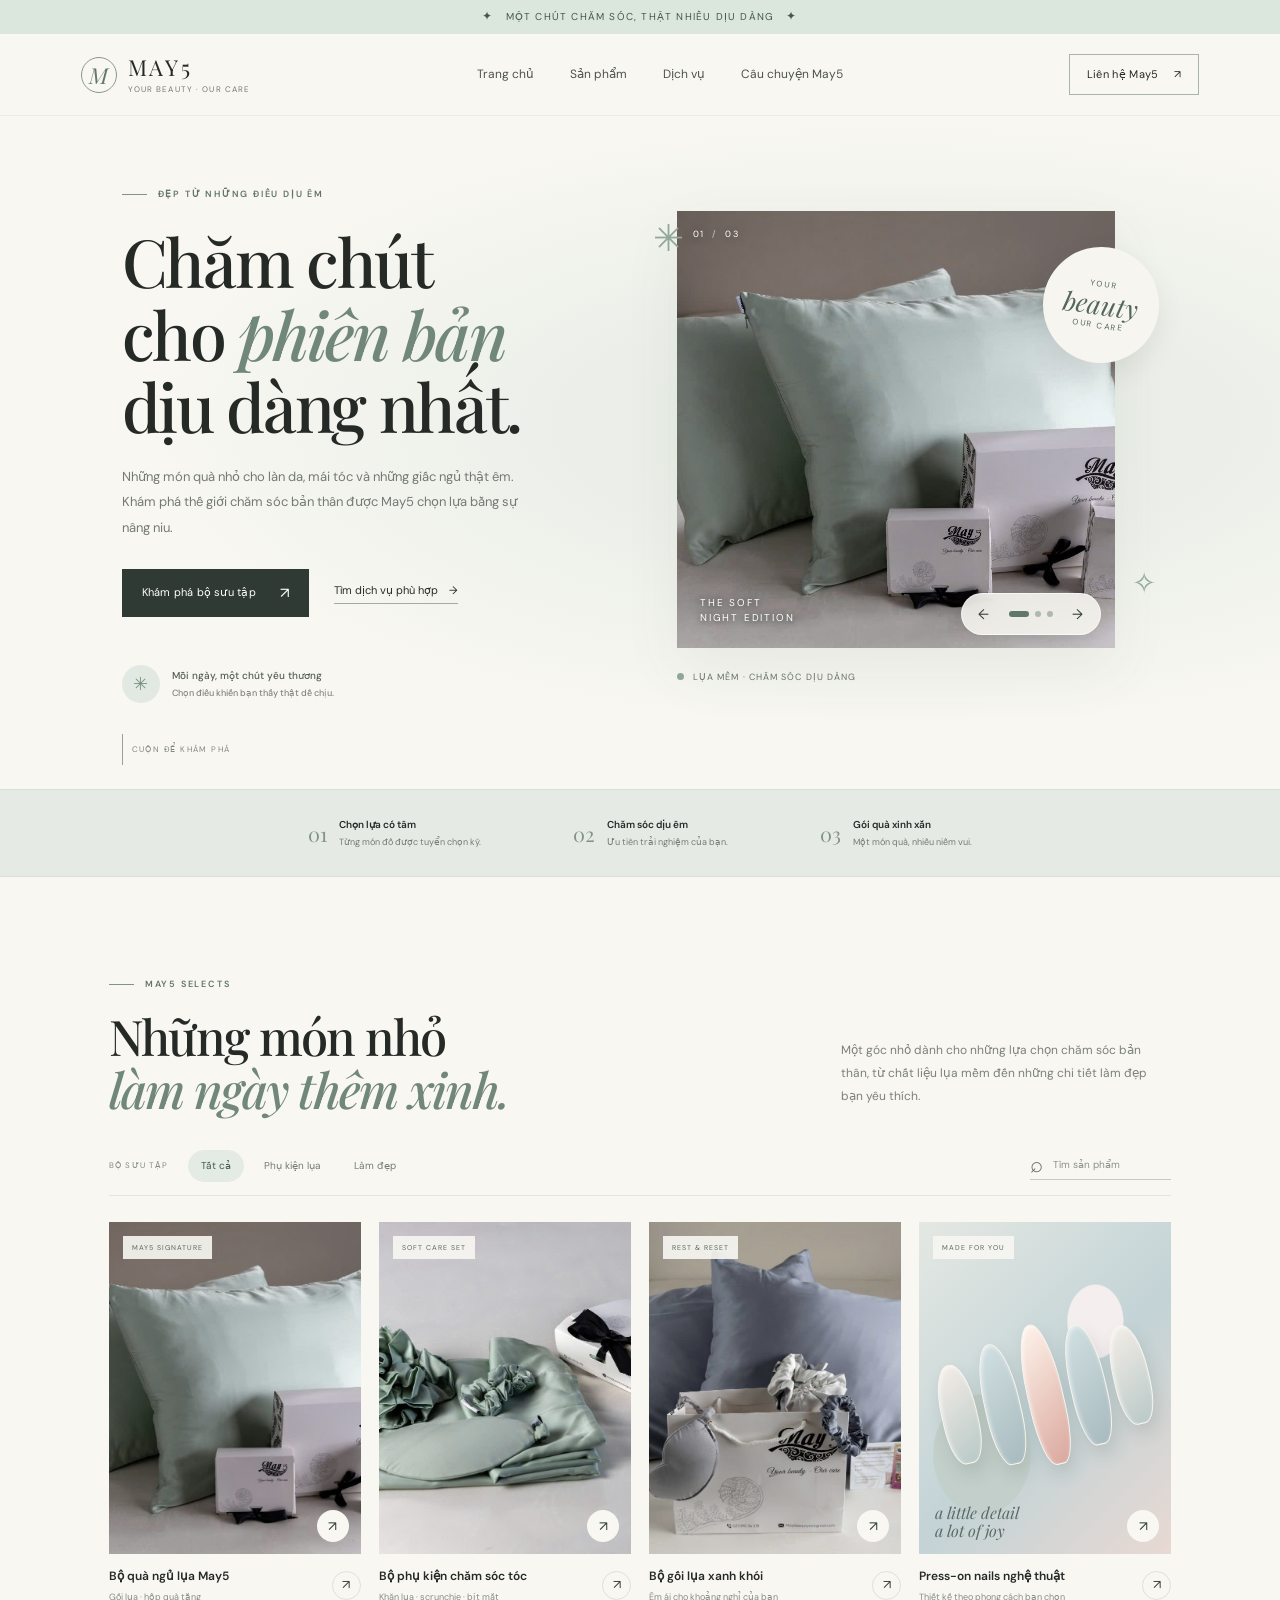
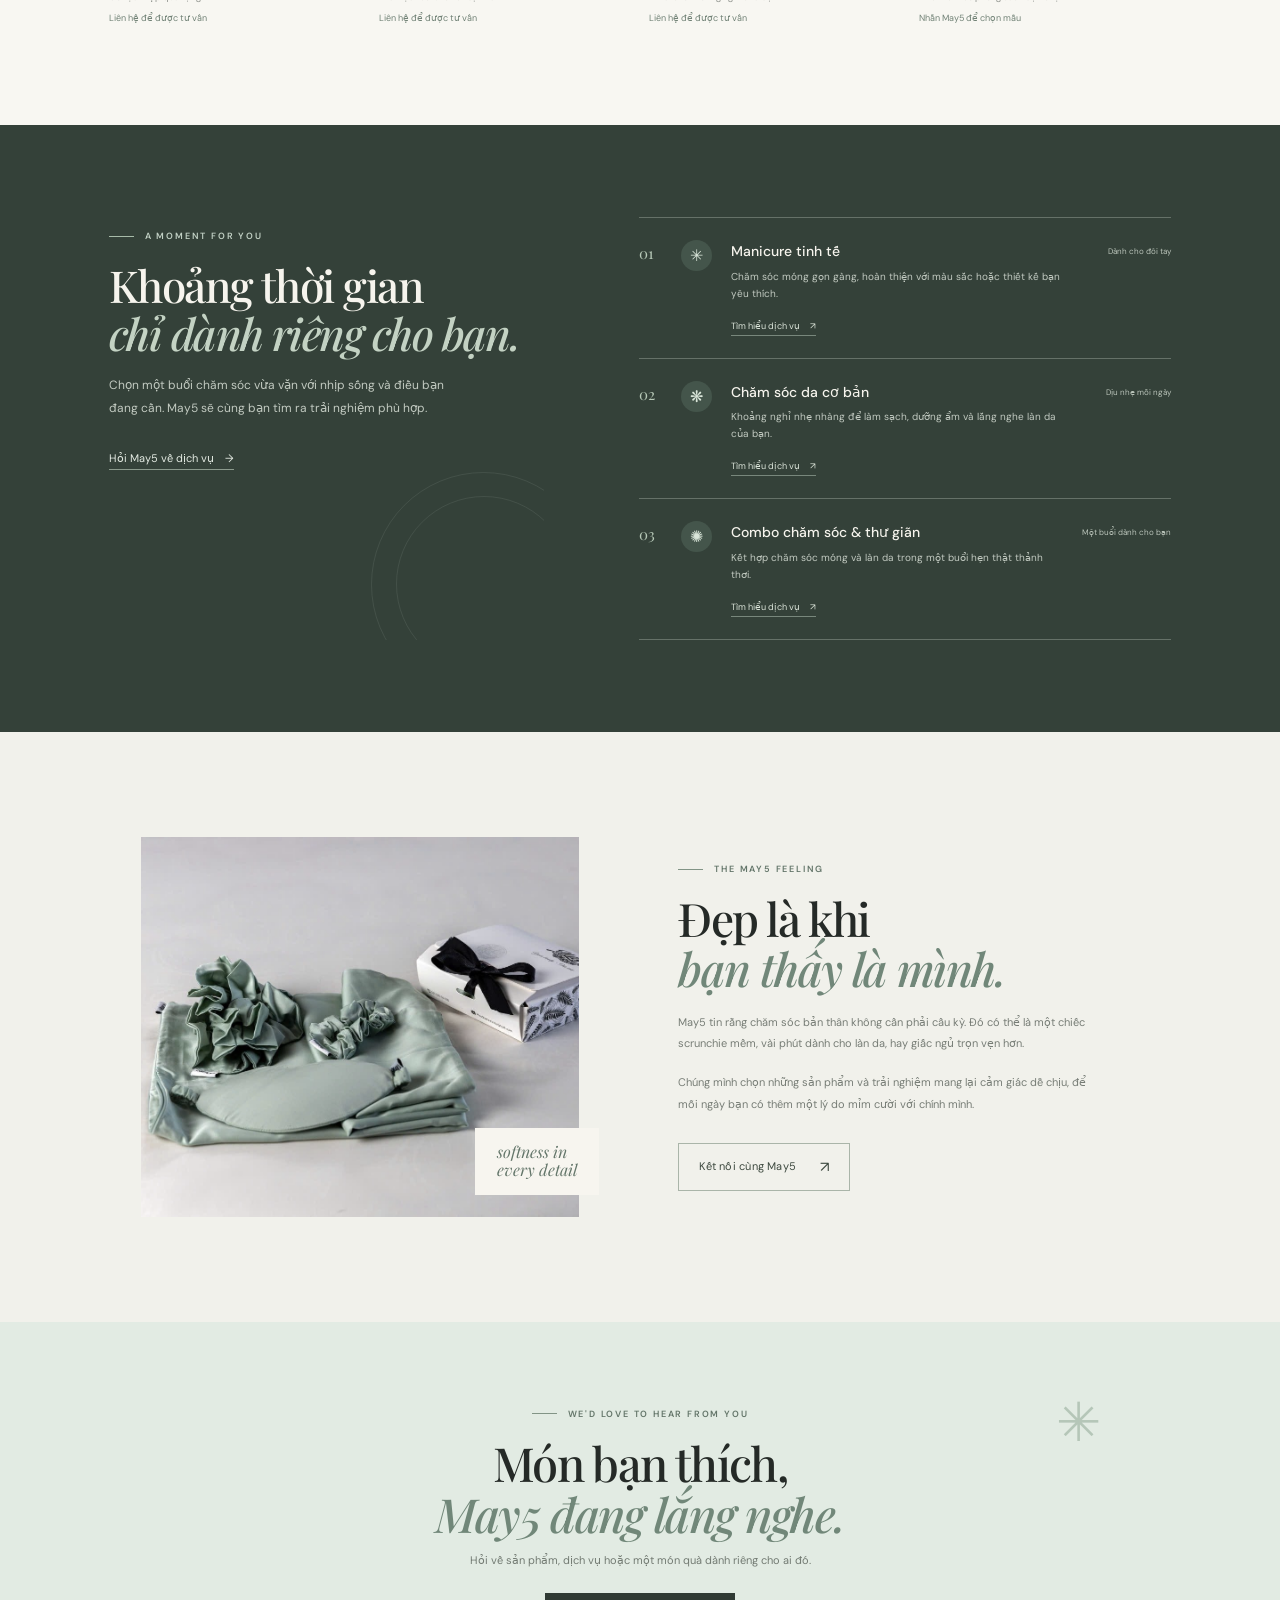
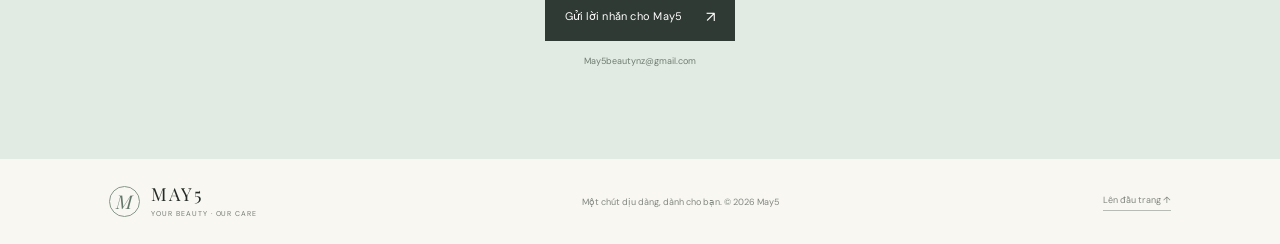
==== index.html @ e12d7618 "Add animated product carousel to May5 hero" ====
<!doctype html>
<html lang="vi">
  <head>
    <meta charset="utf-8" />
    <meta name="viewport" content="width=device-width, initial-scale=1" />
    <meta name="theme-color" content="#f8f7f2" />
    <meta name="description" content="Khám phá sản phẩm chăm sóc sắc đẹp, phụ kiện lụa và các gói dịch vụ dịu dàng từ May5." />
    <title>May5 — Your beauty, our care</title>
    <link rel="preconnect" href="https://fonts.googleapis.com" />
    <link rel="preconnect" href="https://fonts.gstatic.com" crossorigin />
    <link href="https://fonts.googleapis.com/css2?family=DM+Sans:wght@400;500;600;700&family=Playfair+Display:wght@500;600;700&display=swap" rel="stylesheet" />
    <link rel="stylesheet" href="styles.css" />
  </head>
  <body>
    <div class="announcement"><span>✦</span> Một chút chăm sóc, thật nhiều dịu dàng <span>✦</span></div>
    <header class="site-header">
      <a class="brand" href="#home" aria-label="May5 trang chủ"><span class="brand-mark">M</span><span>MAY5<small>YOUR BEAUTY · OUR CARE</small></span></a>
      <button class="menu-toggle" aria-label="Mở menu" aria-expanded="false"><span></span><span></span></button>
      <nav class="main-nav" aria-label="Điều hướng chính">
        <a href="#home">Trang chủ</a><a href="#products">Sản phẩm</a><a href="#services">Dịch vụ</a><a href="#story">Câu chuyện May5</a>
      </nav>
      <a class="header-cta" href="#contact">Liên hệ May5 <span>↗</span></a>
    </header>

    <main>
      <section class="hero" id="home">
        <div class="hero-copy">
          <div class="eyebrow"><span class="eyebrow-line"></span> ĐẸP TỪ NHỮNG ĐIỀU DỊU ÊM</div>
          <h1>Chăm chút<br />cho <em>phiên bản</em><br />dịu dàng nhất.</h1>
          <p class="hero-description">Những món quà nhỏ cho làn da, mái tóc và những giấc ngủ thật êm. Khám phá thế giới chăm sóc bản thân được May5 chọn lựa bằng sự nâng niu.</p>
          <div class="hero-actions"><a class="button button-dark" href="#products">Khám phá bộ sưu tập <span>↗</span></a><a class="text-link" href="#services">Tìm dịch vụ phù hợp <span>→</span></a></div>
          <div class="hero-note"><span class="note-stars">✳</span><span><b>Mỗi ngày, một chút yêu thương</b><small>Chọn điều khiến bạn thấy thật dễ chịu.</small></span></div>
        </div>
        <div class="hero-art" aria-label="Bộ sưu tập May5 nổi bật">
          <div class="hero-photo-wrap">
            <div class="hero-slides" aria-live="polite">
              <figure class="hero-slide is-active" data-caption="Lụa mềm · Chăm sóc dịu dàng" data-title="THE SOFT|NIGHT EDITION"><img class="hero-photo" src="assets/may5-silk-pillow-set.jpg" alt="Bộ gối lụa May5 màu xanh sage" /></figure>
              <figure class="hero-slide" data-caption="Lụa mềm · Nâng niu mái tóc" data-title="SOFT CARE|RITUAL"><img class="hero-photo" src="assets/may5-silk-care-kit.jpg" alt="Bộ phụ kiện chăm sóc tóc và giấc ngủ bằng lụa May5" /></figure>
              <figure class="hero-slide" data-caption="Gối lụa · Khoảng nghỉ êm ái" data-title="YOUR REST|MOMENT"><img class="hero-photo" src="assets/may5-silk-pillowcase.jpg" alt="Bộ gối lụa xanh khói May5" /></figure>
            </div>
            <div class="photo-label" aria-hidden="true"><span>THE SOFT</span><span>NIGHT EDITION</span></div>
            <div class="hero-controls" aria-label="Điều khiển ảnh sản phẩm nổi bật">
              <button class="hero-control hero-prev" type="button" aria-label="Ảnh trước">←</button>
              <div class="hero-dots" role="group" aria-label="Chọn ảnh sản phẩm">
                <button class="hero-dot is-active" type="button" aria-label="Hiển thị sản phẩm 1" aria-pressed="true"></button>
                <button class="hero-dot" type="button" aria-label="Hiển thị sản phẩm 2" aria-pressed="false"></button>
                <button class="hero-dot" type="button" aria-label="Hiển thị sản phẩm 3" aria-pressed="false"></button>
              </div>
              <button class="hero-control hero-next" type="button" aria-label="Ảnh tiếp theo">→</button>
            </div>
            <span class="hero-slide-count" aria-hidden="true">01 <i>/</i> 03</span>
          </div>
          <div class="hero-stamp"><span>YOUR</span><b>beauty</b><span>OUR CARE</span></div>
          <div class="hero-caption" aria-live="polite"><span class="caption-dot"></span><span class="hero-caption-text">Lụa mềm · Chăm sóc dịu dàng</span></div>
          <span class="art-sparkle sparkle-one">✳</span><span class="art-sparkle sparkle-two">✧</span>
        </div>
        <a class="scroll-hint" href="#products"><span></span> CUỘN ĐỂ KHÁM PHÁ</a>
      </section>

      <section class="intro-strip" aria-label="Điểm đặc biệt của May5"><div><b>01</b><span>Chọn lựa có tâm<small>Từng món đồ được tuyển chọn kỹ.</small></span></div><div><b>02</b><span>Chăm sóc dịu êm<small>Ưu tiên trải nghiệm của bạn.</small></span></div><div><b>03</b><span>Gói quà xinh xắn<small>Một món quà, nhiều niềm vui.</small></span></div></section>

      <section class="section products-section" id="products">
        <div class="section-heading"><div><div class="eyebrow"><span class="eyebrow-line"></span> MAY5 SELECTS</div><h2>Những món nhỏ<br /><em>làm ngày thêm xinh.</em></h2></div><p>Một góc nhỏ dành cho những lựa chọn chăm sóc bản thân, từ chất liệu lụa mềm đến những chi tiết làm đẹp bạn yêu thích.</p></div>
        <div class="filter-row"><span class="filter-caption">BỘ SƯU TẬP</span><div class="filters" role="group" aria-label="Lọc danh mục sản phẩm"><button class="filter-chip active" data-filter="all">Tất cả</button><button class="filter-chip" data-filter="silk">Phụ kiện lụa</button><button class="filter-chip" data-filter="beauty">Làm đẹp</button></div><label class="search-box"><span>⌕</span><input id="product-search" type="search" placeholder="Tìm sản phẩm" aria-label="Tìm sản phẩm" /></label></div>
        <div class="product-grid" id="product-grid">
          <article class="product-card" data-category="silk" data-name="Bộ quà ngủ lụa May5"><div class="product-image"><img src="assets/may5-silk-pillow-set.jpg" alt="Bộ gối lụa và hộp quà May5" loading="lazy" /><span class="product-tag">MAY5 SIGNATURE</span><button class="quick-view" aria-label="Xem chi tiết Bộ quà ngủ lụa May5" data-product="Bộ quà ngủ lụa May5">↗</button></div><div class="product-info"><div><h3>Bộ quà ngủ lụa May5</h3><p>Gối lụa · hộp quà tặng</p></div><button class="product-arrow" aria-label="Tư vấn Bộ quà ngủ lụa May5" data-email="Bộ quà ngủ lụa May5">↗</button></div><div class="product-price">Liên hệ để được tư vấn</div></article>
          <article class="product-card" data-category="silk" data-name="Bộ phụ kiện chăm sóc tóc"><div class="product-image"><img src="assets/may5-silk-care-kit.jpg" alt="Bộ phụ kiện lụa May5 gồm khăn trùm tóc, scrunchie và bịt mắt" loading="lazy" /><span class="product-tag">SOFT CARE SET</span><button class="quick-view" aria-label="Xem chi tiết Bộ phụ kiện chăm sóc tóc" data-product="Bộ phụ kiện chăm sóc tóc">↗</button></div><div class="product-info"><div><h3>Bộ phụ kiện chăm sóc tóc</h3><p>Khăn lụa · scrunchie · bịt mắt</p></div><button class="product-arrow" aria-label="Tư vấn Bộ phụ kiện chăm sóc tóc" data-email="Bộ phụ kiện chăm sóc tóc">↗</button></div><div class="product-price">Liên hệ để được tư vấn</div></article>
          <article class="product-card" data-category="silk" data-name="Bộ gối lụa xanh khói"><div class="product-image"><img src="assets/may5-silk-pillowcase.jpg" alt="Bộ gối lụa May5 màu xanh khói" loading="lazy" /><span class="product-tag">REST & RESET</span><button class="quick-view" aria-label="Xem chi tiết Bộ gối lụa xanh khói" data-product="Bộ gối lụa xanh khói">↗</button></div><div class="product-info"><div><h3>Bộ gối lụa xanh khói</h3><p>Êm ái cho khoảng nghỉ của bạn</p></div><button class="product-arrow" aria-label="Tư vấn Bộ gối lụa xanh khói" data-email="Bộ gối lụa xanh khói">↗</button></div><div class="product-price">Liên hệ để được tư vấn</div></article>
          <article class="product-card" data-category="beauty" data-name="Press-on nails nghệ thuật"><div class="nail-art"><span class="product-tag">MADE FOR YOU</span><div class="nail-display" aria-hidden="true"><i></i><i></i><i></i><i></i><i></i></div><span class="nail-caption">a little detail<br />a lot of joy</span><button class="quick-view" aria-label="Xem chi tiết Press-on nails nghệ thuật" data-product="Press-on nails nghệ thuật">↗</button></div><div class="product-info"><div><h3>Press-on nails nghệ thuật</h3><p>Thiết kế theo phong cách bạn chọn</p></div><button class="product-arrow" aria-label="Tư vấn Press-on nails nghệ thuật" data-email="Press-on nails nghệ thuật">↗</button></div><div class="product-price">Nhắn May5 để chọn mẫu</div></article>
        </div>
        <p class="empty-state" id="empty-state" hidden>Chưa tìm thấy món phù hợp. Thử từ khóa khác nhé.</p>
      </section>

      <section class="services-section" id="services"><div class="services-inner"><div class="service-intro"><div class="eyebrow"><span class="eyebrow-line"></span> A MOMENT FOR YOU</div><h2>Khoảng thời gian<br /><em>chỉ dành riêng cho bạn.</em></h2><p>Chọn một buổi chăm sóc vừa vặn với nhịp sống và điều bạn đang cần. May5 sẽ cùng bạn tìm ra trải nghiệm phù hợp.</p><a href="#contact" class="text-link light-link">Hỏi May5 về dịch vụ <span>→</span></a><span class="service-orbit orbit-a"></span><span class="service-orbit orbit-b"></span></div><div class="service-list">
          <article class="service-card"><span class="service-number">01</span><div class="service-icon">✳</div><div class="service-detail"><h3>Manicure tinh tế</h3><p>Chăm sóc móng gọn gàng, hoàn thiện với màu sắc hoặc thiết kế bạn yêu thích.</p><a class="service-link" href="#contact" data-service="Manicure tinh tế">Tìm hiểu dịch vụ <span>↗</span></a></div><span class="service-time">Dành cho đôi tay</span></article>
          <article class="service-card"><span class="service-number">02</span><div class="service-icon">❋</div><div class="service-detail"><h3>Chăm sóc da cơ bản</h3><p>Khoảng nghỉ nhẹ nhàng để làm sạch, dưỡng ẩm và lắng nghe làn da của bạn.</p><a class="service-link" href="#contact" data-service="Chăm sóc da cơ bản">Tìm hiểu dịch vụ <span>↗</span></a></div><span class="service-time">Dịu nhẹ mỗi ngày</span></article>
          <article class="service-card"><span class="service-number">03</span><div class="service-icon">✺</div><div class="service-detail"><h3>Combo chăm sóc & thư giãn</h3><p>Kết hợp chăm sóc móng và làn da trong một buổi hẹn thật thảnh thơi.</p><a class="service-link" href="#contact" data-service="Combo chăm sóc và thư giãn">Tìm hiểu dịch vụ <span>↗</span></a></div><span class="service-time">Một buổi dành cho bạn</span></article>
        </div></div></section>

      <section class="story-section" id="story"><div class="story-image"><img src="assets/may5-silk-care-kit.jpg" alt="Chất liệu lụa xanh dịu dàng trong bộ chăm sóc May5" loading="lazy" /><span class="story-image-note">softness in<br />every detail</span></div><div class="story-copy"><div class="eyebrow"><span class="eyebrow-line"></span> THE MAY5 FEELING</div><h2>Đẹp là khi<br /><em>bạn thấy là mình.</em></h2><p>May5 tin rằng chăm sóc bản thân không cần phải cầu kỳ. Đó có thể là một chiếc scrunchie mềm, vài phút dành cho làn da, hay giấc ngủ trọn vẹn hơn.</p><p>Chúng mình chọn những sản phẩm và trải nghiệm mang lại cảm giác dễ chịu, để mỗi ngày bạn có thêm một lý do mỉm cười với chính mình.</p><a class="button button-outline" href="#contact">Kết nối cùng May5 <span>↗</span></a></div></section>

      <section class="contact-section" id="contact"><div class="contact-flower">✳</div><div class="eyebrow"><span class="eyebrow-line"></span> WE'D LOVE TO HEAR FROM YOU</div><h2>Món bạn thích,<br /><em>May5 đang lắng nghe.</em></h2><p>Hỏi về sản phẩm, dịch vụ hoặc một món quà dành riêng cho ai đó.</p><a class="button button-dark" href="mailto:May5beautynz@gmail.com?subject=T%C6%B0%20v%E1%BA%A5n%20t%E1%BB%AB%20website%20May5">Gửi lời nhắn cho May5 <span>↗</span></a><span class="contact-email">May5beautynz@gmail.com</span></section>
    </main>

    <footer class="site-footer"><a class="brand footer-brand" href="#home"><span class="brand-mark">M</span><span>MAY5<small>YOUR BEAUTY · OUR CARE</small></span></a><span class="footer-copy">Một chút dịu dàng, dành cho bạn. © <span id="year"></span> May5</span><a class="back-top" href="#home">Lên đầu trang ↑</a></footer>

    <dialog class="product-dialog" id="product-dialog"><button class="dialog-close" aria-label="Đóng">×</button><div class="dialog-content"><span class="eyebrow"><span class="eyebrow-line"></span> MAY5 SELECTS</span><h2 id="dialog-title"></h2><p>Sản phẩm được May5 chọn lựa với sự nâng niu. Nhắn May5 để xem thêm màu sắc, chi tiết và cách đặt hàng.</p><a class="button button-dark" id="dialog-email" href="#">Hỏi May5 về món này <span>↗</span></a></div></dialog>
    <script src="script.js"></script>
  </body>
</html>
---- styles.css ----
:root{--ink:#252a27;--muted:#777d77;--sage:#dce8e0;--sage-dark:#60786b;--cream:#f8f7f2;--paper:#fffefa;--line:#e6e5dc;--blue:#cbd9e5;--serif:"Playfair Display",Georgia,serif;--sans:"DM Sans",Arial,sans-serif}*{box-sizing:border-box}html{scroll-behavior:smooth;scroll-padding-top:90px}body{margin:0;background:var(--cream);color:var(--ink);font-family:var(--sans);font-size:15px;line-height:1.6}a{color:inherit;text-decoration:none}button,input{font:inherit}.announcement{height:34px;background:#dbe6dc;color:#42594c;display:flex;justify-content:center;align-items:center;gap:12px;font-size:10px;letter-spacing:.12em;text-transform:uppercase}.announcement span{font-size:12px}.site-header{height:82px;padding:0 6.3%;display:flex;align-items:center;justify-content:space-between;background:rgba(248,247,242,.96);position:sticky;top:0;z-index:20;border-bottom:1px solid rgba(38,42,39,.05)}.brand{display:flex;align-items:center;gap:11px;font-family:var(--serif);font-size:22px;letter-spacing:.12em;line-height:1}.brand-mark{width:36px;height:36px;border:1px solid #879889;border-radius:50%;display:grid;place-items:center;font-family:var(--serif);font-style:italic;font-size:22px;letter-spacing:0;color:#63786b}.brand small{display:block;font:8px var(--sans);letter-spacing:.14em;color:#747a74;margin-top:6px}.main-nav{display:flex;align-items:center;gap:36px;font-size:12px;color:#4d534f}.main-nav a{transition:color .2s}.main-nav a:hover,.text-link:hover,.service-link:hover{color:#73907d}.header-cta{border:1px solid #a9b5a9;padding:11px 17px;font-size:11px;letter-spacing:.03em;transition:background .2s}.header-cta span{padding-left:12px}.header-cta:hover{background:#e8eee8}.menu-toggle{display:none}.hero{position:relative;min-height:650px;padding:71px 9.5% 86px;display:grid;grid-template-columns:1fr 1.06fr;align-items:center;gap:5%;overflow:hidden;background:radial-gradient(ellipse at 70% 46%,#e5ebe4 0,rgba(229,235,228,.65) 25%,transparent 59%)}.hero-copy{max-width:520px;position:relative;z-index:2}.eyebrow{font-size:9px;letter-spacing:.2em;color:#637569;font-weight:600;display:flex;align-items:center;gap:11px}.eyebrow-line{width:25px;height:1px;background:#829486;display:inline-block}.hero h1,.section-heading h2,.service-intro h2,.story-copy h2,.contact-section h2{font:500 clamp(45px,5.2vw,72px)/1.09 var(--serif);letter-spacing:-.035em;margin:24px 0 21px}.hero h1 em,.section-heading h2 em,.service-intro h2 em,.story-copy h2 em,.contact-section h2 em{font-weight:500;color:#718779}.hero-description{max-width:425px;color:#747a74;font-size:13px;line-height:1.95}.hero-actions{display:flex;align-items:center;gap:25px;margin-top:29px}.button{height:48px;padding:0 20px;display:inline-flex;align-items:center;justify-content:center;gap:24px;font-size:11px;letter-spacing:.02em;transition:transform .2s,background .2s}.button:hover{transform:translateY(-2px)}.button-dark{background:#303a34;color:#fff}.button-dark:hover{background:#52665a}.button-dark span,.button-outline span{font-size:15px}.text-link{font-size:11px;border-bottom:1px solid #a2aaa2;padding-bottom:4px;transition:color .2s}.text-link span{padding-left:8px}.hero-note{display:flex;gap:12px;align-items:center;margin-top:48px;color:#525c54}.note-stars{width:38px;height:38px;border-radius:50%;background:#e1e9e2;display:grid;place-items:center;font-size:18px;color:#78917e}.hero-note b,.hero-note small{display:block;font-size:10px;font-weight:500}.hero-note small{color:#81867f;margin-top:2px;font-size:9px}.hero-art{position:relative;min-height:485px;max-width:600px;width:100%;justify-self:end}.hero-photo-wrap{position:absolute;inset:8px 44px 40px 25px;overflow:hidden;background:#d9e4db}.hero-photo{height:100%;width:100%;object-fit:cover;object-position:50% 46%;filter:saturate(.78)}.photo-label{position:absolute;bottom:23px;left:23px;color:#fff;font:10px/1.5 var(--sans);letter-spacing:.18em;text-shadow:0 1px 6px #26332b}.hero-stamp{position:absolute;z-index:2;width:116px;height:116px;border-radius:50%;background:#f7f5ef;right:0;top:44px;display:flex;flex-direction:column;align-items:center;justify-content:center;box-shadow:0 12px 28px #3440361b;color:#53675a;transform:rotate(8deg)}.hero-stamp span{font-size:8px;letter-spacing:.2em}.hero-stamp b{font:italic 26px var(--serif);line-height:1.1}.hero-caption{position:absolute;bottom:4px;left:25px;font-size:9px;letter-spacing:.12em;color:#667068;text-transform:uppercase}.caption-dot{display:inline-block;width:7px;height:7px;border-radius:50%;background:#8da894;margin-right:9px}.art-sparkle{position:absolute;color:#92a99a}.sparkle-one{font-size:37px;top:6px;left:1px}.sparkle-two{font-size:29px;right:3px;bottom:82px}.scroll-hint{position:absolute;bottom:24px;left:9.5%;font-size:8px;letter-spacing:.18em;color:#828780;display:flex;gap:9px;align-items:center}.scroll-hint span{height:31px;width:1px;background:#96a398;display:inline-block}.intro-strip{background:#e5ebe4;display:flex;justify-content:center;gap:8%;padding:27px 5%;border-top:1px solid #d8e1d8;border-bottom:1px solid #d8e1d8}.intro-strip>div{display:flex;gap:12px;align-items:center}.intro-strip b{font:20px var(--serif);color:#839486}.intro-strip span{font-size:10px;font-weight:600}.intro-strip small{display:block;font-size:9px;font-weight:400;color:#737c74;margin-top:2px}.section{padding:100px 8.5%}.section-heading{display:flex;justify-content:space-between;align-items:end;gap:50px}.section-heading h2,.service-intro h2,.story-copy h2,.contact-section h2{font-size:49px;margin:17px 0 0}.section-heading>p{max-width:330px;color:#7c817b;font-size:12px;line-height:1.9;margin:0 0 8px}.filter-row{display:flex;align-items:center;border-bottom:1px solid var(--line);padding:34px 0 13px;gap:20px}.filter-caption{font-size:8px;letter-spacing:.15em;color:#838981}.filters{display:flex;gap:7px}.filter-chip{border:1px solid transparent;background:none;padding:7px 12px;border-radius:20px;font-size:10px;color:#767c76;cursor:pointer}.filter-chip.active,.filter-chip:hover{background:#e4ebe4;color:#43594b;border-color:#e4ebe4}.search-box{margin-left:auto;display:flex;align-items:center;gap:8px;border-bottom:1px solid #c8cbc4;padding:3px 0;color:#657168}.search-box span{font-size:22px;line-height:1}.search-box input{border:0;outline:0;background:none;width:120px;font-size:10px;color:var(--ink)}.search-box input::placeholder{color:#8c918a}.product-grid{display:grid;grid-template-columns:repeat(4,1fr);gap:18px;margin-top:26px}.product-card{min-width:0}.product-image,.nail-art{height:clamp(220px,26vw,345px);position:relative;overflow:hidden;background:#e7e9e3}.product-image img{width:100%;height:100%;object-fit:cover;transition:transform .55s;filter:saturate(.8)}.product-card:hover .product-image img{transform:scale(1.045)}.product-card:nth-child(1) .product-image img{object-position:55% center}.product-card:nth-child(2) .product-image img{object-position:center}.product-card:nth-child(3) .product-image img{object-position:center 55%}.product-tag{position:absolute;top:14px;left:14px;padding:6px 9px;background:#f8f7f2e8;font-size:7px;letter-spacing:.14em;color:#5a695e}.quick-view,.product-arrow{border:0;background:#f8f7f2;color:#344238;cursor:pointer;border-radius:50%;display:grid;place-items:center}.quick-view{position:absolute;right:12px;bottom:12px;width:32px;height:32px;font-size:14px;transition:background .2s,color .2s}.quick-view:hover,.product-arrow:hover{background:#354139;color:#fff}.product-info{display:flex;justify-content:space-between;align-items:center;padding-top:13px;gap:10px}.product-info h3{margin:0;font-size:12px;font-weight:600}.product-info p{margin:3px 0 0;color:#878b85;font-size:9px}.product-arrow{width:29px;height:29px;border:1px solid #dfe1d9;font-size:13px;flex:0 0 auto}.product-price{font-size:9px;color:#718276;margin-top:7px}.nail-art{background:#dae3e6;background-image:radial-gradient(ellipse at 70% 30%,#f5eeee 0 11%,transparent 11.5%),radial-gradient(ellipse at 25% 70%,#c3cfca 0 18%,transparent 18.5%),linear-gradient(135deg,#e4e8e3,#c3d3d6 55%,#e8d9d3)}.nail-display{position:absolute;inset:20% 8% 16%;display:flex;align-items:center;justify-content:center;gap:8px;transform:rotate(-13deg)}.nail-display i{width:17%;height:47%;border-radius:48% 48% 40% 40%;background:linear-gradient(150deg,#f6eee8,#b7c8c6);box-shadow:inset 1px 2px 4px #fff9,2px 10px 17px #42554a28;border:1px solid #f9f5ef}.nail-display i:nth-child(2),.nail-display i:nth-child(4){height:58%;background:linear-gradient(145deg,#d3e1e3,#a6b9bd)}.nail-display i:nth-child(3){height:67%;background:linear-gradient(145deg,#fff6ed,#d9a59b)}.nail-caption{position:absolute;bottom:15px;left:16px;font:italic 16px/1.1 var(--serif);color:#596a64}.empty-state{font-size:13px;color:#747d75;padding:35px 0;text-align:center}.services-section{padding:92px 8.5%;background:#344139;color:#f6f4ed;overflow:hidden}.services-inner{display:grid;grid-template-columns:.9fr 1.1fr;gap:9%;max-width:1300px;margin:auto}.service-intro{position:relative;overflow:hidden;padding:12px 0 35px}.service-intro .eyebrow{color:#c1d0c4}.service-intro .eyebrow-line{background:#a7bba9}.service-intro h2{font-size:44px;position:relative;z-index:1}.service-intro h2 em{color:#c3d2c3}.service-intro>p{max-width:350px;color:#c2cac1;font-size:12px;line-height:1.9;margin:17px 0 26px;position:relative;z-index:1}.light-link{color:#e4ebe3;border-color:#8b9a8d;position:relative;z-index:1}.service-orbit{position:absolute;border:1px solid #7483783d;border-radius:50%;width:225px;height:225px;right:-52px;bottom:-57px}.orbit-b{width:176px;height:176px;right:-28px;bottom:-32px}.service-list{display:flex;flex-direction:column}.service-card{display:grid;grid-template-columns:28px 36px 1fr auto;gap:14px;align-items:start;padding:22px 0;border-bottom:1px solid #657168}.service-card:first-child{border-top:1px solid #657168}.service-number{font:15px var(--serif);color:#b7c9b8;padding-top:3px}.service-icon{width:31px;height:31px;border-radius:50%;background:#44554b;color:#d9e5d9;display:grid;place-items:center;font-size:16px}.service-detail h3{margin:0;font-size:14px;font-weight:500}.service-detail p{font-size:10px;color:#c2cac1;line-height:1.7;margin:5px 0 10px;max-width:330px}.service-link{font-size:9px;color:#dce5da;border-bottom:1px solid #78877c;padding-bottom:3px}.service-link span{padding-left:8px}.service-time{font-size:8px;color:#bbc5bb;white-space:nowrap;padding-top:5px}.story-section{padding:105px 11%;display:grid;grid-template-columns:.95fr 1fr;align-items:center;gap:10%;background:#f1f1eb}.story-image{height:380px;position:relative}.story-image img{width:100%;height:100%;object-fit:cover;object-position:center;filter:saturate(.75)}.story-image-note{position:absolute;right:-20px;bottom:22px;background:#f7f5ef;padding:15px 22px;font:italic 16px/1.15 var(--serif);color:#64766a}.story-copy h2{font-size:46px}.story-copy p{font-size:11px;line-height:1.95;color:#777d76;max-width:420px;margin:18px 0}.button-outline{margin-top:10px;border:1px solid #aab5a9;color:#3d493f}.button-outline:hover{background:#e2e9e2}.contact-section{text-align:center;position:relative;padding:85px 20px 91px;background:#e2ebe3;overflow:hidden}.contact-section .eyebrow{justify-content:center}.contact-section h2{font-size:47px;margin-top:16px}.contact-section>p{font-size:11px;color:#727a72;margin:13px 0 23px}.contact-section .button{margin:0 auto}.contact-email{display:block;font-size:9px;color:#6f7c70;margin-top:13px}.contact-flower{position:absolute;right:14%;top:58px;font-size:54px;color:#91a996;opacity:.55}.site-footer{padding:26px 8.5%;display:flex;align-items:center;justify-content:space-between;background:#f8f7f2}.footer-brand{font-size:18px}.footer-brand .brand-mark{width:31px;height:31px;font-size:19px}.footer-brand small{font-size:7px}.footer-copy,.back-top{font-size:9px;color:#828780}.back-top{border-bottom:1px solid #b7bdb6;padding-bottom:3px}.product-dialog{border:0;padding:0;max-width:440px;width:calc(100% - 32px);background:var(--paper);color:var(--ink);box-shadow:0 25px 90px #1d261e4a}.product-dialog::backdrop{background:#27342c8a;backdrop-filter:blur(4px)}.dialog-content{padding:46px}.dialog-content h2{font:500 32px/1.15 var(--serif);margin:16px 0}.dialog-content p{font-size:12px;color:#727970;line-height:1.8;margin-bottom:24px}.dialog-close{position:absolute;right:13px;top:10px;border:0;background:none;font-size:26px;cursor:pointer;color:#657168}.product-dialog .button{font-size:10px}
@media(max-width:900px){.site-header{padding:0 5%;height:72px}.main-nav{gap:19px}.main-nav a{font-size:10px}.hero{padding:58px 7% 78px;min-height:590px;gap:2%}.hero-art{min-height:400px}.hero-photo-wrap{inset:10px 32px 35px 18px}.hero h1{font-size:58px}.intro-strip{gap:4%;padding-inline:4%}.section{padding:82px 6%}.product-grid{grid-template-columns:repeat(2,1fr);gap:25px 18px}.product-image,.nail-art{height:320px}.services-section{padding:78px 6%}.services-inner{gap:5%}.service-card{grid-template-columns:24px 31px 1fr}.service-time{display:none}.story-section{padding:85px 8%;gap:7%}}
@media(max-width:640px){.announcement{height:30px;font-size:8px}.site-header{height:66px;padding:0 19px}.brand{font-size:19px;gap:8px}.brand-mark{width:31px;height:31px;font-size:19px}.brand small{font-size:7px}.header-cta{font-size:9px;padding:9px 10px;margin-left:auto;margin-right:13px}.header-cta span{padding-left:6px}.menu-toggle{order:3;display:flex;width:29px;height:29px;border:0;background:none;flex-direction:column;justify-content:center;gap:5px;padding:5px}.menu-toggle span{height:1px;background:#39463c;width:100%}.main-nav{display:none;position:absolute;top:65px;left:0;right:0;padding:20px;background:#f8f7f2;border-bottom:1px solid var(--line);flex-direction:column;align-items:stretch;gap:0}.main-nav.open{display:flex}.main-nav a{font-size:12px;padding:11px 5px;border-bottom:1px solid #eeede7}.main-nav a:last-child{border-bottom:0}.hero{display:flex;flex-direction:column;align-items:stretch;padding:46px 22px 57px;gap:30px;background:radial-gradient(ellipse at 75% 72%,#e4ebe4 0,transparent 50%)}.hero h1{font-size:51px;margin:17px 0}.hero-description{font-size:12px;max-width:450px}.hero-actions{gap:16px;margin-top:22px}.button{height:45px;padding:0 14px;gap:13px;font-size:10px}.text-link{font-size:10px}.hero-note{margin-top:23px}.hero-art{min-height:350px;width:100%;max-width:none}.hero-photo-wrap{inset:3px 24px 30px 8px}.hero-stamp{width:88px;height:88px;right:0;top:24px}.hero-stamp b{font-size:21px}.hero-stamp span{font-size:7px}.photo-label{font-size:8px}.hero-caption{left:8px;font-size:8px}.scroll-hint{left:22px;bottom:10px}.intro-strip{display:grid;grid-template-columns:1fr;gap:15px;padding:22px 27px}.intro-strip>div{gap:13px}.intro-strip b{width:27px}.intro-strip small{font-size:8px}.section{padding:69px 21px}.section-heading{display:block}.section-heading h2,.service-intro h2,.story-copy h2{font-size:39px}.section-heading>p{font-size:11px;margin-top:15px}.filter-row{padding-top:24px;gap:10px;flex-wrap:wrap}.filter-caption{width:100%}.filters{gap:1px}.filter-chip{font-size:9px;padding:6px 9px}.search-box{margin-left:auto}.search-box input{width:90px}.product-grid{gap:24px 12px;margin-top:20px}.product-image,.nail-art{height:clamp(195px,61vw,300px)}.product-tag{top:9px;left:8px;padding:5px 6px;font-size:6px}.quick-view{width:27px;height:27px;right:8px;bottom:8px}.product-info{align-items:flex-start;padding-top:10px;gap:5px}.product-info h3{font-size:10px;line-height:1.4}.product-info p{font-size:8px;line-height:1.45}.product-arrow{width:25px;height:25px}.product-price{font-size:8px}.nail-display{gap:5px}.nail-display i{width:17%}.nail-caption{font-size:13px}.services-section{padding:65px 22px}.services-inner{display:block}.service-intro{padding-bottom:29px}.service-intro h2{font-size:38px}.service-intro>p{font-size:11px}.service-card{grid-template-columns:20px 27px 1fr;gap:10px;padding:18px 0}.service-icon{width:26px;height:26px;font-size:13px}.service-detail h3{font-size:12px}.service-detail p{font-size:9px}.story-section{padding:66px 23px;display:flex;flex-direction:column-reverse;align-items:stretch;gap:29px}.story-image{height:300px;margin-right:12px}.story-image-note{right:-12px}.story-copy h2{font-size:40px}.story-copy p{font-size:10px}.contact-section{padding:67px 21px 72px}.contact-section h2{font-size:39px}.contact-section>p{font-size:10px}.contact-flower{right:7%;top:27px;font-size:39px}.site-footer{padding:22px 20px;display:grid;grid-template-columns:1fr auto;gap:14px}.footer-copy{grid-row:2;grid-column:1 / -1;order:3}.back-top{font-size:8px}.dialog-content{padding:38px 28px}.dialog-content h2{font-size:28px}}
@media(prefers-reduced-motion:reduce){html{scroll-behavior:auto}*,*::before,*::after{transition-duration:.01ms!important;animation-duration:.01ms!important;animation-iteration-count:1!important}}

/* Hero motion: a calm, hand-controlled May5 product carousel. */
.hero-copy{animation:hero-copy-arrive .8s cubic-bezier(.2,.7,.2,1) both}
.hero-art{animation:hero-art-arrive .9s cubic-bezier(.2,.7,.2,1) .12s both;perspective:1000px}
.hero-photo-wrap{isolation:isolate;box-shadow:0 22px 55px #53685b12;transition:box-shadow .45s,transform .45s}
.hero-photo-wrap:hover{box-shadow:0 28px 70px #53685b25;transform:translateY(-3px)}
.hero-slides{position:absolute;inset:0}
.hero-slide{position:absolute;inset:0;margin:0;opacity:0;transform:scale(1.035) translateX(12px);transition:opacity .75s ease,transform 1.1s cubic-bezier(.2,.7,.2,1);pointer-events:none}
.hero-slide.is-active{opacity:1;transform:scale(1) translateX(0);pointer-events:auto}
.hero-slide .hero-photo{animation:photo-breathe 8s ease-in-out infinite alternate}
.hero-slide:not(.is-active) .hero-photo{animation:none}
.photo-label{z-index:2;display:flex;flex-direction:column;gap:0;transition:opacity .35s,transform .35s}
.hero-controls{position:absolute;z-index:3;right:14px;bottom:13px;display:flex;align-items:center;gap:11px;padding:6px 8px;background:#f8f7f2df;backdrop-filter:blur(12px);border:1px solid #ffffffa6;border-radius:30px;box-shadow:0 5px 18px #1c292018}
.hero-control{width:28px;height:28px;display:grid;place-items:center;border:0;border-radius:50%;background:transparent;color:#344139;font-size:14px;cursor:pointer;transition:background .2s,color .2s,transform .2s}
.hero-control:hover{background:#344139;color:white;transform:scale(1.08)}
.hero-control:focus-visible,.hero-dot:focus-visible{outline:2px solid #647f6b;outline-offset:3px}
.hero-dots{display:flex;align-items:center;gap:6px}
.hero-dot{border:0;padding:0;width:6px;height:6px;border-radius:50%;background:#aeb8ae;cursor:pointer;transition:width .25s,background .25s,transform .25s}
.hero-dot.is-active{width:20px;border-radius:8px;background:#617868}
.hero-dot:hover{transform:scale(1.2)}
.hero-slide-count{position:absolute;z-index:3;top:16px;left:16px;color:white;font-size:9px;letter-spacing:.16em;text-shadow:0 1px 8px #18251d88}
.hero-slide-count i{font-style:normal;opacity:.65;padding:0 4px}
.hero-stamp{animation:stamp-float 5s ease-in-out infinite}
.hero-caption-text{transition:opacity .25s,transform .25s}
.hero-art.is-changing .hero-caption-text{opacity:0;transform:translateY(4px)}
.hero-art.is-changing .photo-label{opacity:.65;transform:translateY(-3px)}
.scroll-hint span{animation:scroll-guide 1.7s ease-in-out infinite}
@keyframes hero-copy-arrive{from{opacity:0;transform:translateY(14px)}to{opacity:1;transform:translateY(0)}}
@keyframes hero-art-arrive{from{opacity:0;transform:translateY(18px) scale(.99)}to{opacity:1;transform:translateY(0) scale(1)}}
@keyframes photo-breathe{from{transform:scale(1)}to{transform:scale(1.035)}}
@keyframes stamp-float{0%,100%{translate:0 0;rotate:8deg}50%{translate:0 -7px;rotate:5deg}}
@keyframes scroll-guide{0%,100%{scale:1 1;transform-origin:top}50%{scale:1 .65;transform-origin:top}}
@media(max-width:900px){.hero-controls{right:10px;bottom:10px}.hero-control{width:26px;height:26px}}
@media(max-width:640px){.hero-photo-wrap:hover{transform:none}.hero-stamp{animation-duration:6s}.hero-controls{right:9px;bottom:9px;gap:7px;padding:5px 6px}.hero-control{width:25px;height:25px}.hero-dot{width:5px;height:5px}.hero-dot.is-active{width:16px}.hero-slide-count{top:11px;left:11px}.photo-label{bottom:54px;left:14px}}
@media(prefers-reduced-motion:reduce){.hero-copy,.hero-art,.hero-slide .hero-photo,.hero-stamp,.scroll-hint span{animation:none!important}.hero-photo-wrap,.hero-slide,.hero-caption-text{transition:none!important}}
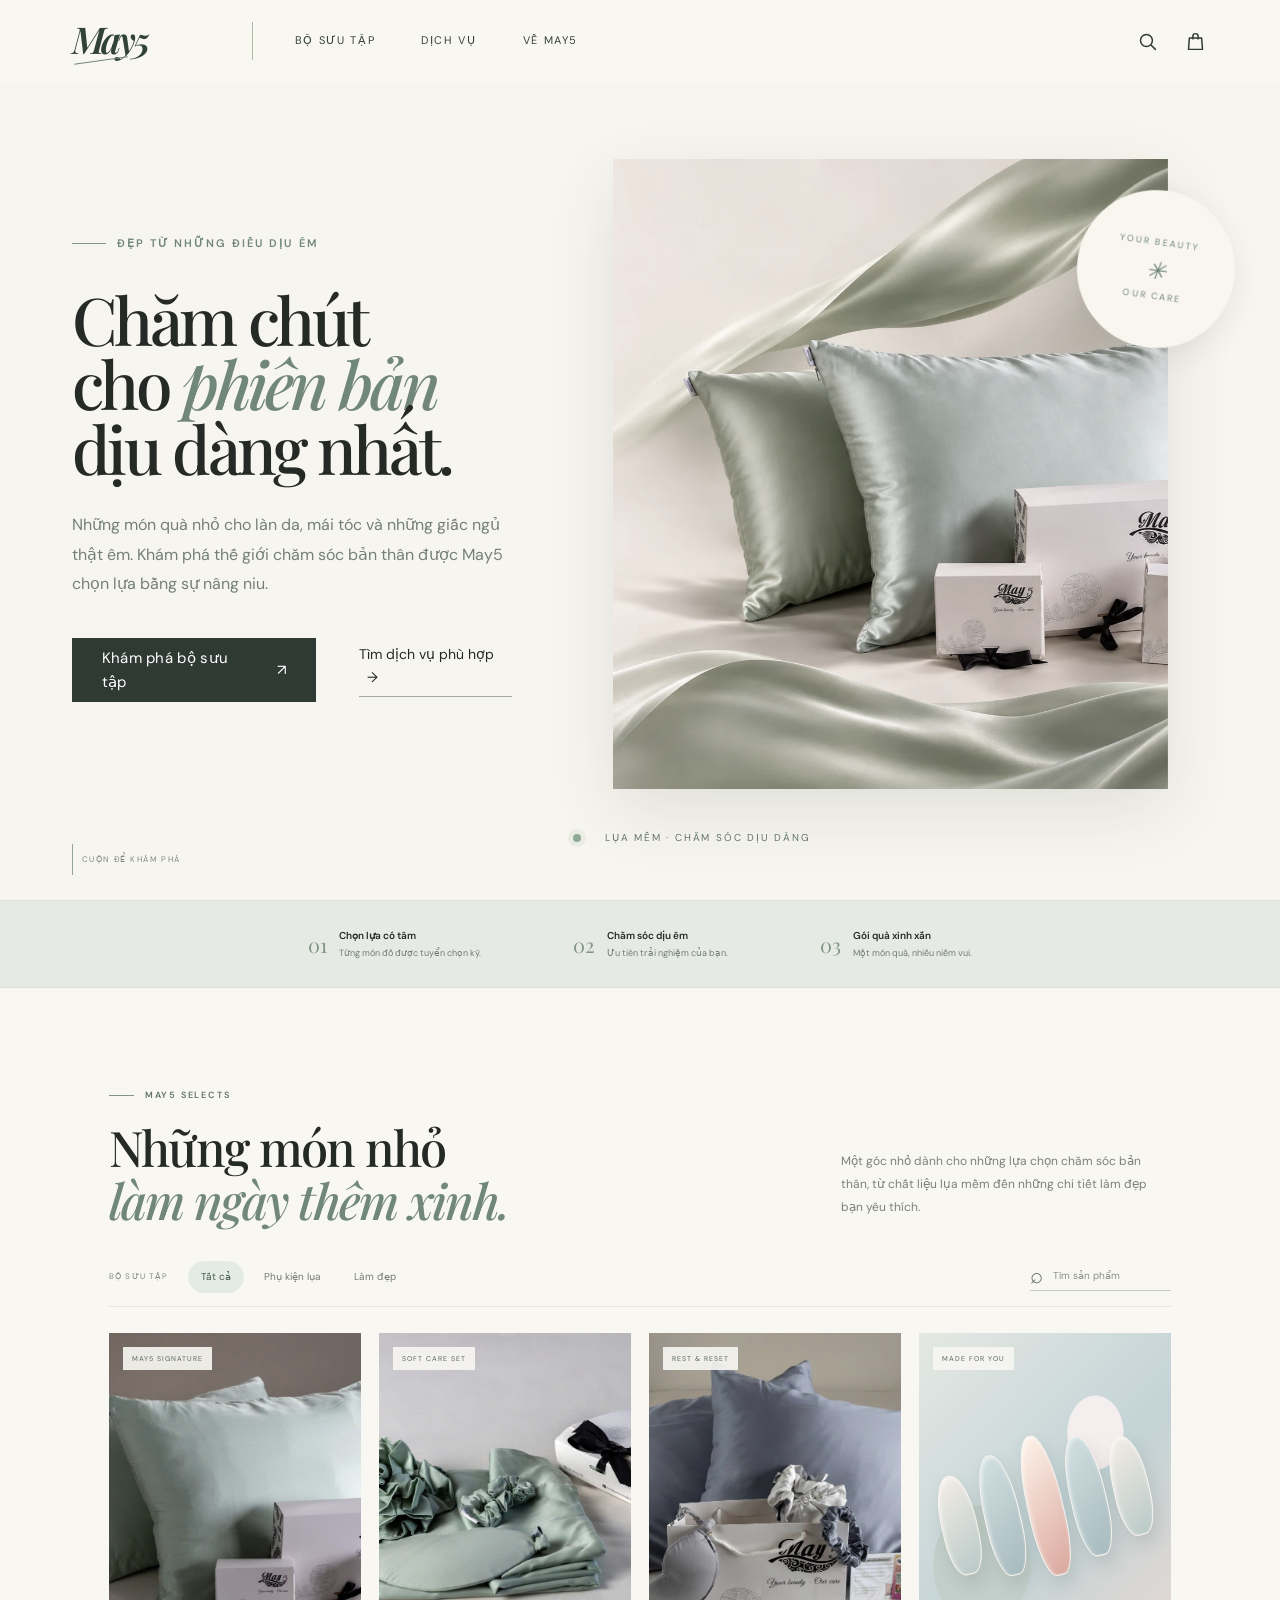
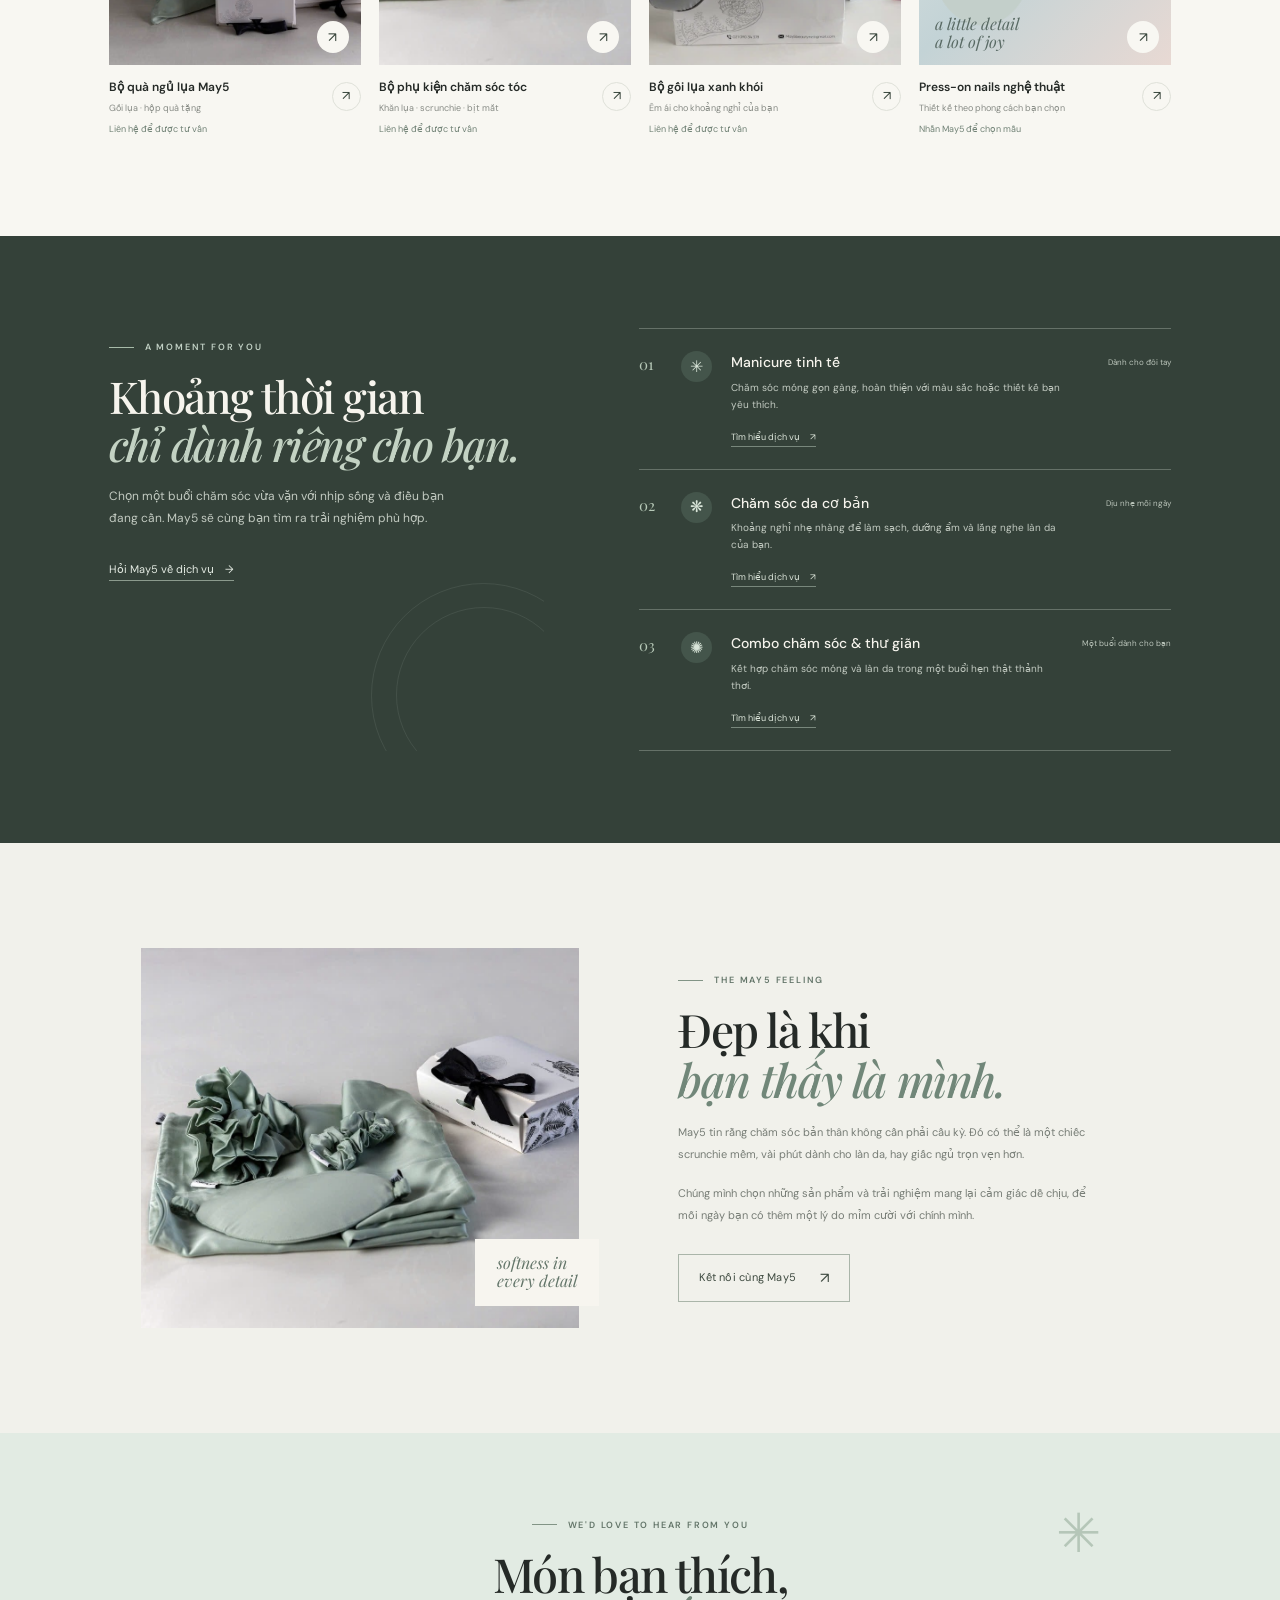
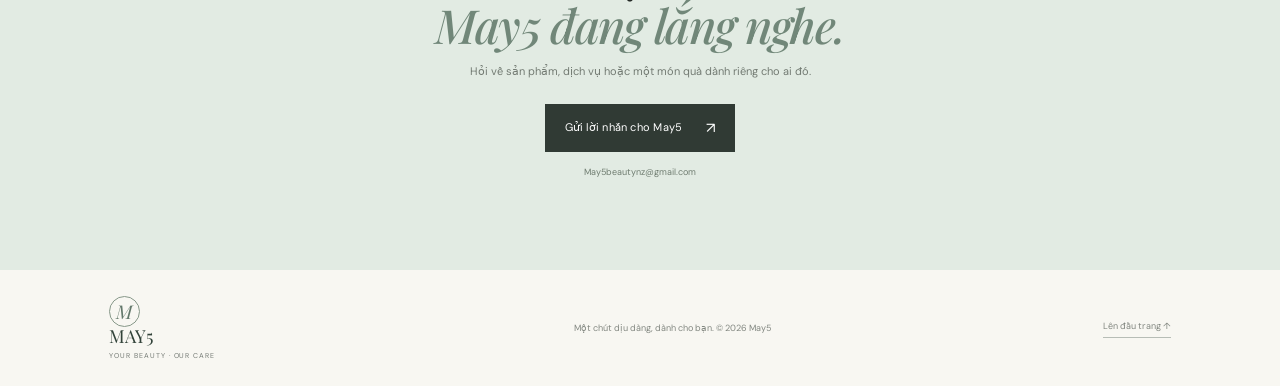
==== commit 35ff2578: "Refresh May5 hero with silk editorial design" ====
--- a/index.html
+++ b/index.html
@@ -12,14 +12,13 @@
     <link rel="stylesheet" href="styles.css" />
   </head>
   <body>
-    <div class="announcement"><span>✦</span> Một chút chăm sóc, thật nhiều dịu dàng <span>✦</span></div>
     <header class="site-header">
-      <a class="brand" href="#home" aria-label="May5 trang chủ"><span class="brand-mark">M</span><span>MAY5<small>YOUR BEAUTY · OUR CARE</small></span></a>
+      <a class="brand" href="#home" aria-label="May5 trang chủ"><span class="brand-wordmark">May5</span></a>
       <button class="menu-toggle" aria-label="Mở menu" aria-expanded="false"><span></span><span></span></button>
       <nav class="main-nav" aria-label="Điều hướng chính">
-        <a href="#home">Trang chủ</a><a href="#products">Sản phẩm</a><a href="#services">Dịch vụ</a><a href="#story">Câu chuyện May5</a>
+        <a href="#products">Bộ sưu tập</a><a href="#services">Dịch vụ</a><a href="#story">Về May5</a>
       </nav>
-      <a class="header-cta" href="#contact">Liên hệ May5 <span>↗</span></a>
+      <div class="header-tools"><a class="icon-link" href="#products" aria-label="Tìm sản phẩm"><svg viewBox="0 0 24 24" aria-hidden="true"><circle cx="10.8" cy="10.8" r="6.8"></circle><path d="m16 16 5 5"></path></svg></a><a class="icon-link bag-link" href="#contact" aria-label="Liên hệ đặt hàng"><svg viewBox="0 0 24 24" aria-hidden="true"><path d="M5 8h14l1 13H4L5 8Z"></path><path d="M9 9V6a3 3 0 0 1 6 0v3"></path></svg></a></div>
     </header>
 
     <main>
@@ -29,32 +28,13 @@
           <h1>Chăm chút<br />cho <em>phiên bản</em><br />dịu dàng nhất.</h1>
           <p class="hero-description">Những món quà nhỏ cho làn da, mái tóc và những giấc ngủ thật êm. Khám phá thế giới chăm sóc bản thân được May5 chọn lựa bằng sự nâng niu.</p>
           <div class="hero-actions"><a class="button button-dark" href="#products">Khám phá bộ sưu tập <span>↗</span></a><a class="text-link" href="#services">Tìm dịch vụ phù hợp <span>→</span></a></div>
-          <div class="hero-note"><span class="note-stars">✳</span><span><b>Mỗi ngày, một chút yêu thương</b><small>Chọn điều khiến bạn thấy thật dễ chịu.</small></span></div>
         </div>
-        <div class="hero-art" aria-label="Bộ sưu tập May5 nổi bật">
-          <div class="hero-photo-wrap">
-            <div class="hero-slides" aria-live="polite">
-              <figure class="hero-slide is-active" data-caption="Lụa mềm · Chăm sóc dịu dàng" data-title="THE SOFT|NIGHT EDITION"><img class="hero-photo" src="assets/may5-silk-pillow-set.jpg" alt="Bộ gối lụa May5 màu xanh sage" /></figure>
-              <figure class="hero-slide" data-caption="Lụa mềm · Nâng niu mái tóc" data-title="SOFT CARE|RITUAL"><img class="hero-photo" src="assets/may5-silk-care-kit.jpg" alt="Bộ phụ kiện chăm sóc tóc và giấc ngủ bằng lụa May5" /></figure>
-              <figure class="hero-slide" data-caption="Gối lụa · Khoảng nghỉ êm ái" data-title="YOUR REST|MOMENT"><img class="hero-photo" src="assets/may5-silk-pillowcase.jpg" alt="Bộ gối lụa xanh khói May5" /></figure>
-            </div>
-            <div class="photo-label" aria-hidden="true"><span>THE SOFT</span><span>NIGHT EDITION</span></div>
-            <div class="hero-controls" aria-label="Điều khiển ảnh sản phẩm nổi bật">
-              <button class="hero-control hero-prev" type="button" aria-label="Ảnh trước">←</button>
-              <div class="hero-dots" role="group" aria-label="Chọn ảnh sản phẩm">
-                <button class="hero-dot is-active" type="button" aria-label="Hiển thị sản phẩm 1" aria-pressed="true"></button>
-                <button class="hero-dot" type="button" aria-label="Hiển thị sản phẩm 2" aria-pressed="false"></button>
-                <button class="hero-dot" type="button" aria-label="Hiển thị sản phẩm 3" aria-pressed="false"></button>
-              </div>
-              <button class="hero-control hero-next" type="button" aria-label="Ảnh tiếp theo">→</button>
-            </div>
-            <span class="hero-slide-count" aria-hidden="true">01 <i>/</i> 03</span>
-          </div>
-          <div class="hero-stamp"><span>YOUR</span><b>beauty</b><span>OUR CARE</span></div>
-          <div class="hero-caption" aria-live="polite"><span class="caption-dot"></span><span class="hero-caption-text">Lụa mềm · Chăm sóc dịu dàng</span></div>
-          <span class="art-sparkle sparkle-one">✳</span><span class="art-sparkle sparkle-two">✧</span>
-        </div>
-        <a class="scroll-hint" href="#products"><span></span> CUỘN ĐỂ KHÁM PHÁ</a>
+      <div class="hero-art" aria-label="Bộ sưu tập lụa May5">
+        <figure class="hero-photo-wrap"><img class="hero-photo" src="assets/may5-silk-hero.webp" alt="Bộ gối lụa xanh sage và hộp quà May5 giữa những dải lụa mềm" /></figure>
+        <div class="hero-stamp" aria-label="Your beauty, our care"><span>YOUR BEAUTY</span><b aria-hidden="true">✳</b><span>OUR CARE</span></div>
+        <div class="hero-caption"><span class="caption-dot"></span><span>LỤA MỀM · CHĂM SÓC DỊU DÀNG</span></div>
+      </div>
+      <a class="scroll-hint" href="#products"><span></span> CUỘN ĐỂ KHÁM PHÁ</a>
       </section>
 
       <section class="intro-strip" aria-label="Điểm đặc biệt của May5"><div><b>01</b><span>Chọn lựa có tâm<small>Từng món đồ được tuyển chọn kỹ.</small></span></div><div><b>02</b><span>Chăm sóc dịu êm<small>Ưu tiên trải nghiệm của bạn.</small></span></div><div><b>03</b><span>Gói quà xinh xắn<small>Một món quà, nhiều niềm vui.</small></span></div></section>
@@ -88,3 +68,4 @@
     <script src="script.js"></script>
   </body>
 </html>
+
--- a/styles.css
+++ b/styles.css
@@ -37,3 +37,44 @@
 @media(max-width:900px){.hero-controls{right:10px;bottom:10px}.hero-control{width:26px;height:26px}}
 @media(max-width:640px){.hero-photo-wrap:hover{transform:none}.hero-stamp{animation-duration:6s}.hero-controls{right:9px;bottom:9px;gap:7px;padding:5px 6px}.hero-control{width:25px;height:25px}.hero-dot{width:5px;height:5px}.hero-dot.is-active{width:16px}.hero-slide-count{top:11px;left:11px}.photo-label{bottom:54px;left:14px}}
 @media(prefers-reduced-motion:reduce){.hero-copy,.hero-art,.hero-slide .hero-photo,.hero-stamp,.scroll-hint span{animation:none!important}.hero-photo-wrap,.hero-slide,.hero-caption-text{transition:none!important}}
+
+/* Selected May5 editorial hero */
+.site-header{height:82px;padding:0 5.6%;background:rgba(249,247,241,.88);backdrop-filter:blur(12px);border-bottom:0;position:absolute;inset:0 0 auto;}
+.brand{min-width:132px;display:block;color:#314239;letter-spacing:0}
+.brand-wordmark{font:italic 600 37px/.9 var(--serif);letter-spacing:-.08em;position:relative}
+.brand-wordmark:after{content:"";display:block;width:54px;height:1px;background:#718779;transform:rotate(-8deg);margin:4px 0 0 2px}
+.main-nav{margin-right:auto;margin-left:48px;padding-left:42px;border-left:1px solid #aeb8ab;gap:46px;font-size:11px;letter-spacing:.15em;text-transform:uppercase;color:#34423a}
+.main-nav a{padding:10px 0;position:relative}
+.main-nav a:after{content:"";height:1px;background:#718779;position:absolute;left:0;right:100%;bottom:2px;transition:right .3s}
+.main-nav a:hover:after{right:0}
+.header-tools{display:flex;align-items:center;gap:23px}
+.icon-link{width:25px;height:25px;display:grid;place-items:center;color:#2f3c34;transition:transform .25s,color .25s}
+.icon-link:hover{transform:translateY(-2px);color:#718779}
+.icon-link svg{width:21px;height:21px;fill:none;stroke:currentColor;stroke-width:1.7;stroke-linecap:round;stroke-linejoin:round}
+.hero{min-height:min(850px,100svh);height:100svh;padding:124px 5.6% 77px;grid-template-columns:minmax(440px,.88fr) minmax(0,1.28fr);gap:5.4%;align-items:center;background:#f7f5ef;overflow:hidden}
+.hero-copy{max-width:640px;z-index:2;padding-bottom:10px}
+.hero h1{font-size:clamp(58px,5.15vw,96px);line-height:.98;letter-spacing:-.052em;margin:34px 0 30px;max-width:640px}
+.hero .eyebrow{font-size:11px;letter-spacing:.19em;color:#718779}
+.hero .eyebrow-line{width:34px}
+.hero-description{font-size:16px;line-height:1.85;max-width:565px;color:#748078;margin:0}
+.hero-actions{margin-top:39px;gap:43px}
+.hero-actions .button{height:64px;padding:0 30px;gap:26px;font-size:15px}
+.hero-actions .text-link{font-size:14px;padding-bottom:8px}
+.hero-art{position:relative;min-height:0;height:min(65vw,660px);width:100%;max-width:950px;justify-self:end;perspective:1200px;animation:editorial-arrive .9s cubic-bezier(.2,.7,.2,1) .12s both}
+.hero-photo-wrap{position:absolute;inset:0;overflow:hidden;background:#d8ded5;transform:perspective(1200px) rotateX(var(--tilt-x,0deg)) rotateY(var(--tilt-y,0deg));transition:transform .5s cubic-bezier(.2,.7,.2,1),filter .5s;box-shadow:0 22px 65px rgba(42,54,46,.11)}
+.hero-photo{width:100%;height:100%;display:block;object-fit:cover;object-position:center;animation:hero-photo-drift 18s ease-in-out infinite alternate;will-change:transform}
+.hero-art:hover .hero-photo{animation-play-state:paused;transform:scale(1.04)}
+.hero-stamp{position:absolute;z-index:2;right:-4.2%;top:7%;width:158px;height:158px;border-radius:50%;background:#f8f6ef;color:#718779;display:flex;flex-direction:column;align-items:center;justify-content:center;gap:4px;box-shadow:0 9px 30px #27352d18;transform:rotate(8deg);animation:stamp-float 5s ease-in-out infinite}
+.hero-stamp span{font-size:9px;letter-spacing:.24em}
+.hero-stamp b{font:italic 24px var(--serif);font-weight:400}
+.hero-caption{position:absolute;left:0;bottom:-42px;display:flex;align-items:center;gap:15px;color:#64766b;font-size:10px;letter-spacing:.18em}
+.caption-dot{width:8px;height:8px;border-radius:50%;background:#8fa996;box-shadow:0 0 0 5px #8fa9961f;animation:dot-breathe 2.3s ease-out infinite}
+.scroll-hint{left:5.6%;bottom:25px;z-index:2}
+@keyframes editorial-arrive{from{opacity:0;transform:translateY(20px) scale(.985)}to{opacity:1;transform:translateY(0) scale(1)}}
+@keyframes hero-photo-drift{from{transform:scale(1.015) translate3d(-.3%,0,0)}to{transform:scale(1.065) translate3d(.4%,-.25%,0)}}
+@keyframes dot-breathe{0%,100%{box-shadow:0 0 0 4px #8fa9961f}50%{box-shadow:0 0 0 8px #8fa99608}}
+@media(max-width:1100px){.site-header{padding-inline:4%}.main-nav{margin-left:25px;padding-left:25px;gap:24px}.hero{padding-inline:5%;grid-template-columns:minmax(370px,.9fr) minmax(0,1.1fr);gap:4%}.hero h1{font-size:clamp(54px,6vw,74px)}.hero-stamp{width:124px;height:124px;right:-3%}}
+@media(max-width:760px){.site-header{height:70px;padding:0 22px;position:absolute}.brand{min-width:0}.brand-wordmark{font-size:32px}.header-tools{margin-left:auto;margin-right:16px;gap:15px}.menu-toggle{display:flex;order:3;width:30px;height:30px;border:0;background:none;flex-direction:column;justify-content:center;gap:6px;padding:5px}.menu-toggle span{height:1px;background:#39463c;width:100%}.main-nav{display:none;position:absolute;top:70px;left:0;right:0;margin:0;padding:16px 22px;background:#f8f7f2;border:0;border-bottom:1px solid var(--line);flex-direction:column;align-items:stretch;gap:0}.main-nav.open{display:flex}.main-nav a{font-size:11px;padding:13px 4px;border-bottom:1px solid #eeede7}.hero{height:auto;min-height:0;padding:112px 22px 78px;display:flex;flex-direction:column;align-items:stretch;gap:29px}.hero-copy{max-width:620px}.hero .eyebrow{font-size:9px}.hero h1{font-size:clamp(49px,10.4vw,72px);line-height:1;margin:22px 0}.hero-description{font-size:13px;line-height:1.8;max-width:500px}.hero-actions{margin-top:25px;gap:18px;flex-wrap:wrap}.hero-actions .button{height:52px;padding:0 17px;font-size:11px;gap:16px}.hero-actions .text-link{font-size:11px}.hero-art{height:auto;aspect-ratio:1.18;min-height:0;width:calc(100% - 10px);max-width:650px;align-self:center}.hero-stamp{width:91px;height:91px;right:-12px;top:-16px;gap:2px}.hero-stamp span{font-size:6px}.hero-stamp b{font-size:19px}.hero-caption{bottom:-31px;font-size:8px;gap:10px}.caption-dot{width:6px;height:6px}.scroll-hint{left:22px;bottom:16px;font-size:7px}}
+@media(max-width:420px){.hero{padding-inline:18px}.hero h1{font-size:47px}.hero-actions{gap:14px}.hero-actions .button{height:48px;padding-inline:13px}.hero-actions .text-link{font-size:10px}.hero-art{aspect-ratio:1.02}}
+@media(prefers-reduced-motion:reduce){.hero-art,.hero-photo,.hero-stamp,.caption-dot{animation:none!important}.hero-photo-wrap{transition:none!important}}
+
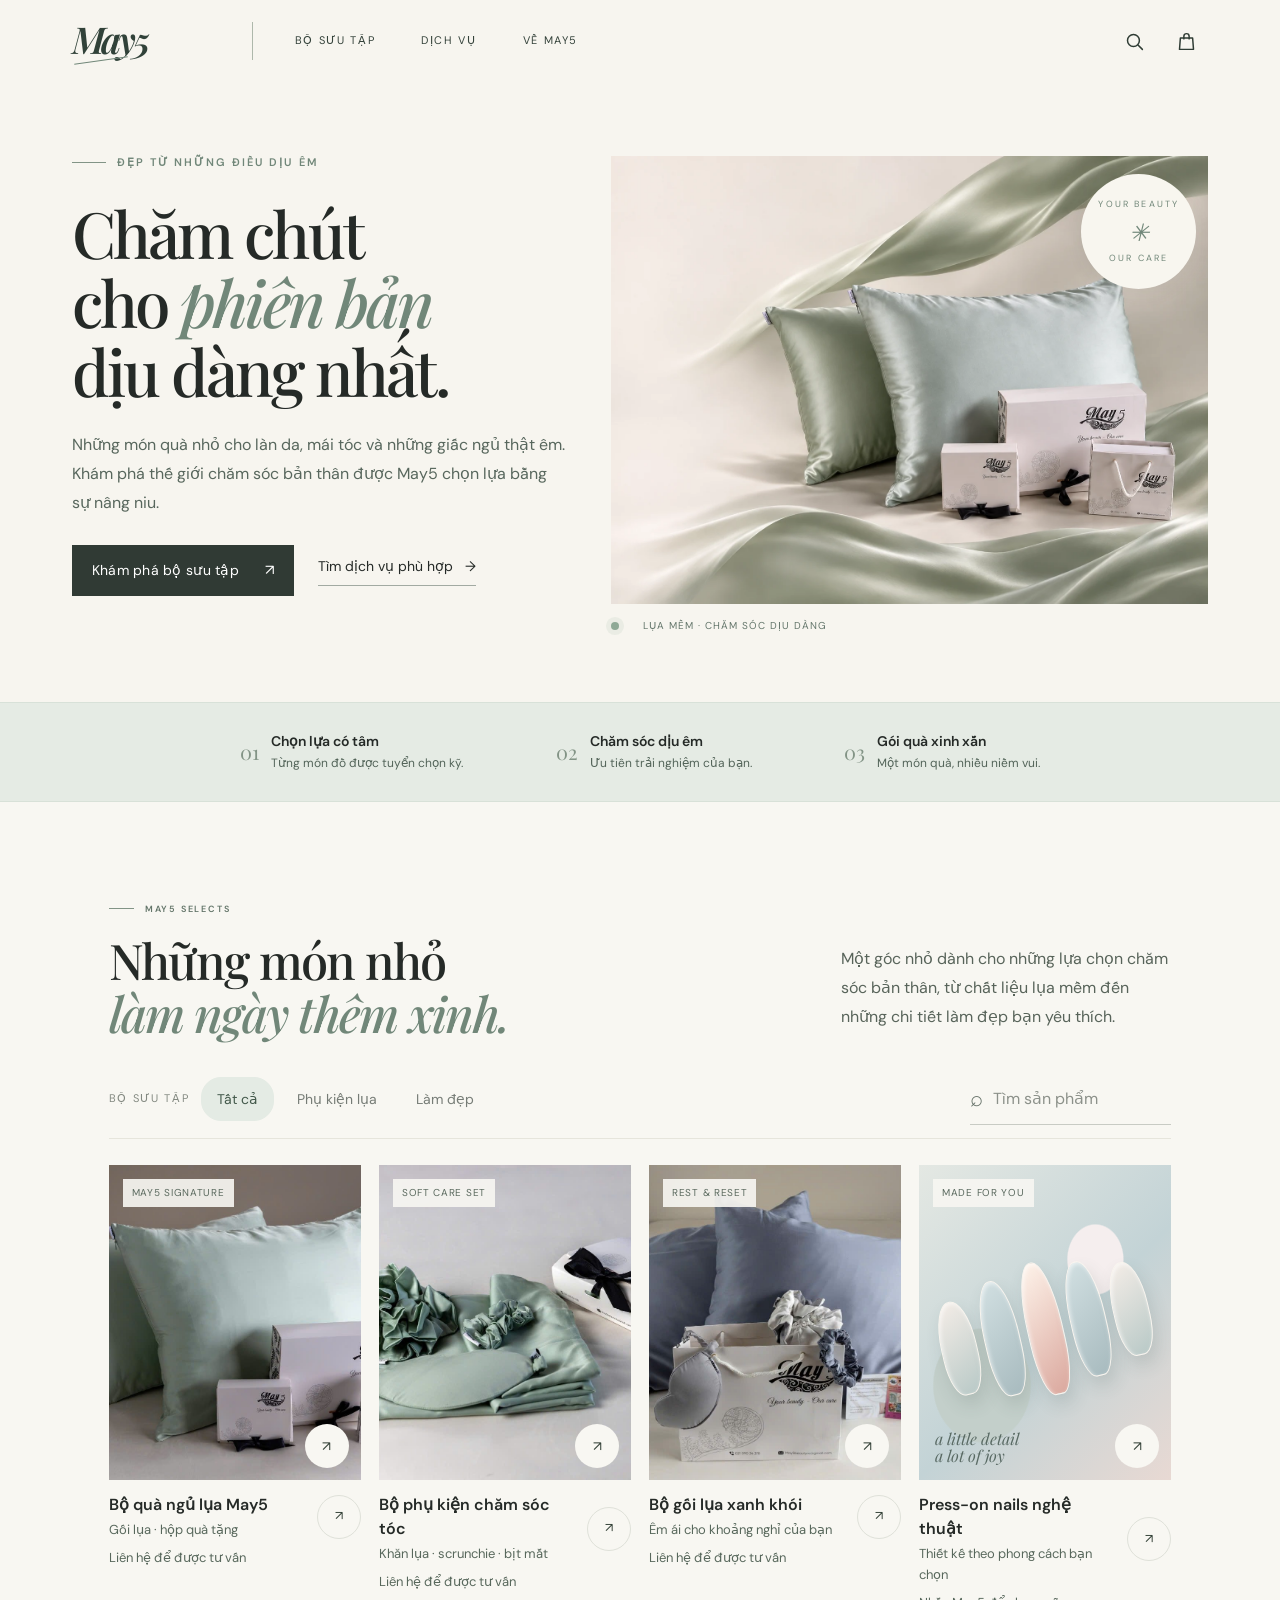
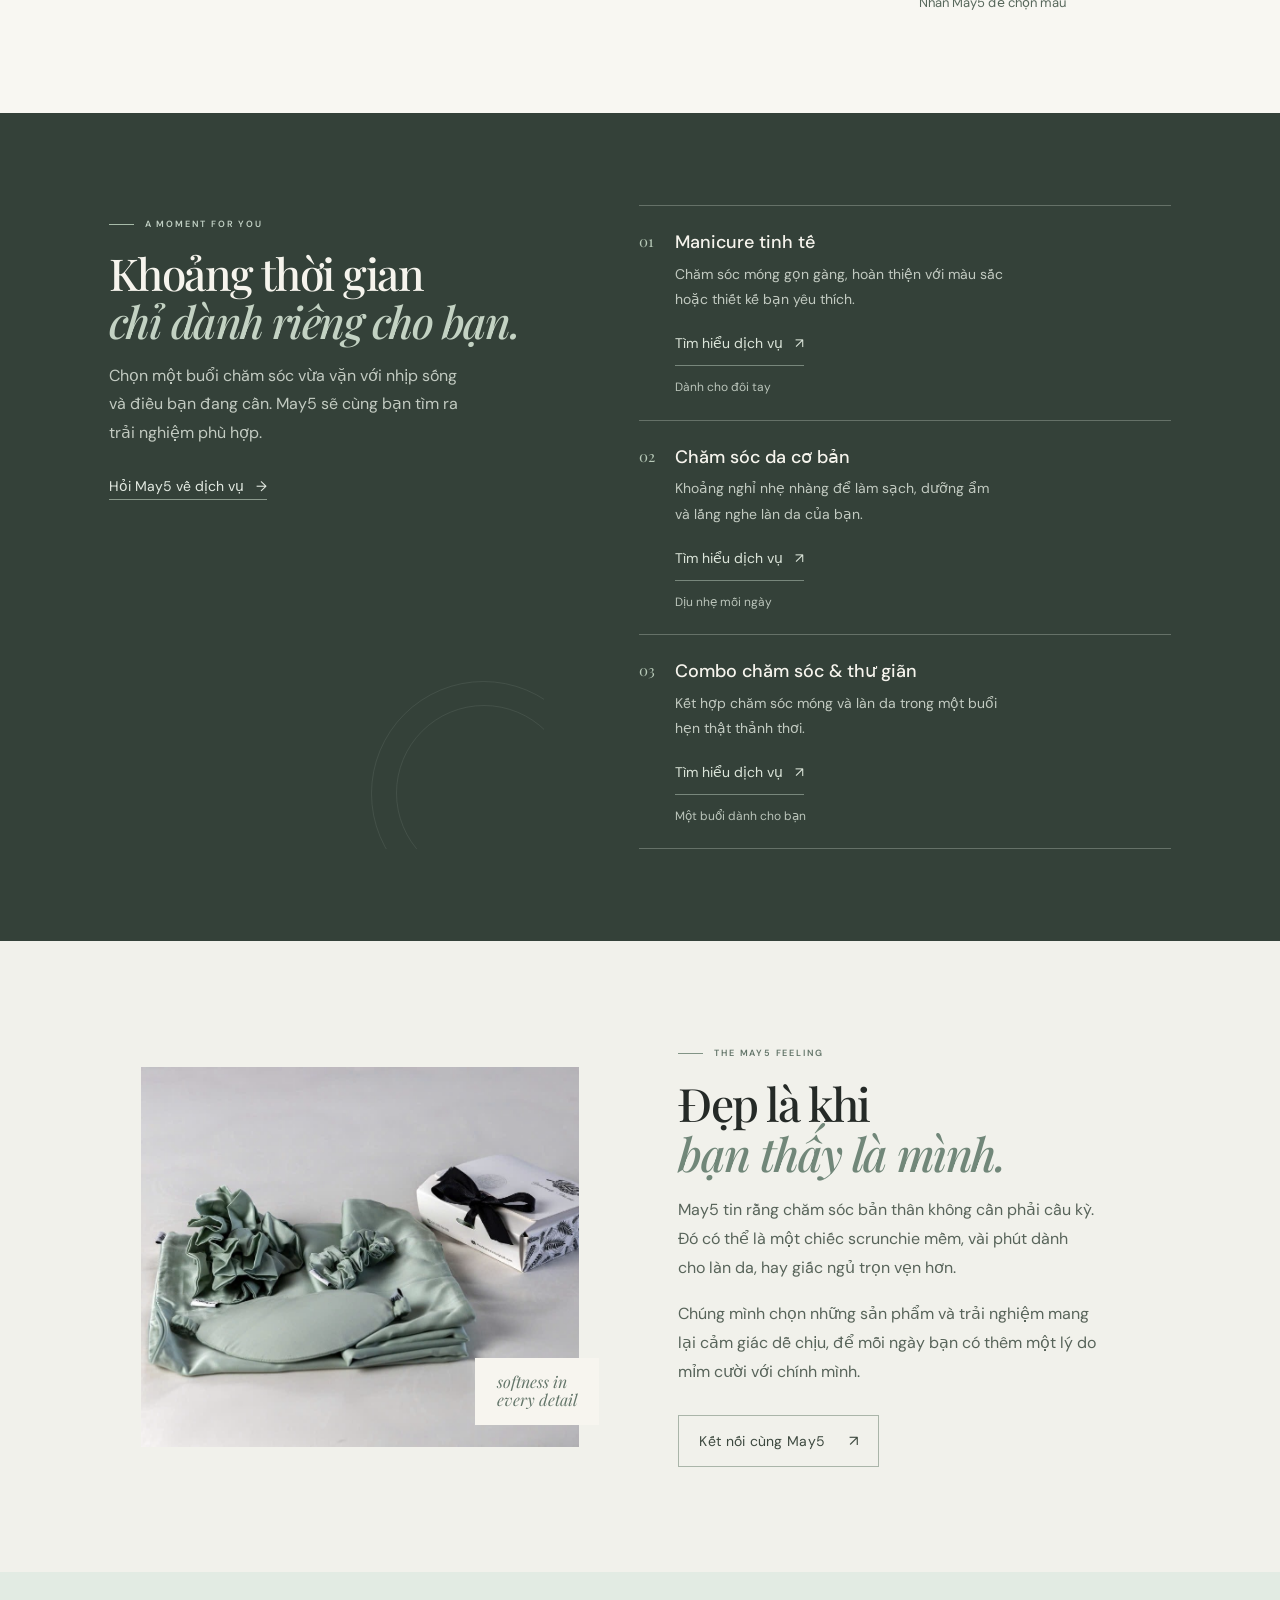
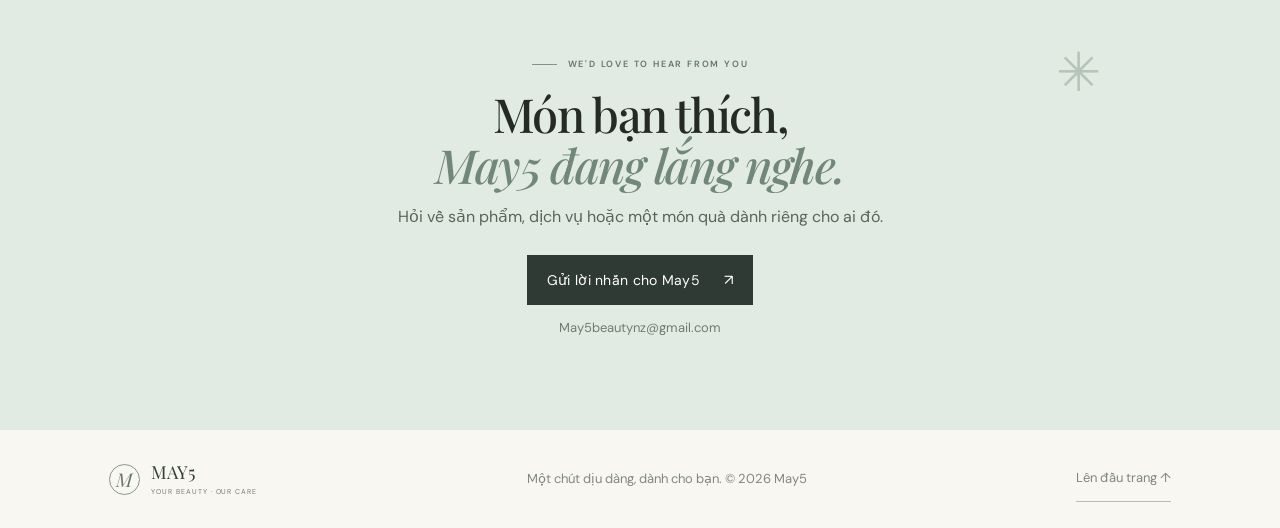
==== commit 1f0980a2: "Load corrected responsive styles with new asset version" ====
--- a/index.html
+++ b/index.html
@@ -9,7 +9,7 @@
     <link rel="preconnect" href="https://fonts.googleapis.com" />
     <link rel="preconnect" href="https://fonts.gstatic.com" crossorigin />
     <link href="https://fonts.googleapis.com/css2?family=DM+Sans:wght@400;500;600;700&family=Playfair+Display:wght@500;600;700&display=swap" rel="stylesheet" />
-    <link rel="stylesheet" href="styles.css" />
+    <link rel="stylesheet" href="styles.css?v=layout-fix-20261105" />
   </head>
   <body>
     <header class="site-header">
@@ -65,7 +65,6 @@
     <footer class="site-footer"><a class="brand footer-brand" href="#home"><span class="brand-mark">M</span><span>MAY5<small>YOUR BEAUTY · OUR CARE</small></span></a><span class="footer-copy">Một chút dịu dàng, dành cho bạn. © <span id="year"></span> May5</span><a class="back-top" href="#home">Lên đầu trang ↑</a></footer>
 
     <dialog class="product-dialog" id="product-dialog"><button class="dialog-close" aria-label="Đóng">×</button><div class="dialog-content"><span class="eyebrow"><span class="eyebrow-line"></span> MAY5 SELECTS</span><h2 id="dialog-title"></h2><p>Sản phẩm được May5 chọn lựa với sự nâng niu. Nhắn May5 để xem thêm màu sắc, chi tiết và cách đặt hàng.</p><a class="button button-dark" id="dialog-email" href="#">Hỏi May5 về món này <span>↗</span></a></div></dialog>
-    <script src="script.js"></script>
+    <script src="script.js?v=layout-fix-20261105"></script>
   </body>
 </html>
-
--- a/styles.css
+++ b/styles.css
@@ -2,41 +2,6 @@
 @media(max-width:900px){.site-header{padding:0 5%;height:72px}.main-nav{gap:19px}.main-nav a{font-size:10px}.hero{padding:58px 7% 78px;min-height:590px;gap:2%}.hero-art{min-height:400px}.hero-photo-wrap{inset:10px 32px 35px 18px}.hero h1{font-size:58px}.intro-strip{gap:4%;padding-inline:4%}.section{padding:82px 6%}.product-grid{grid-template-columns:repeat(2,1fr);gap:25px 18px}.product-image,.nail-art{height:320px}.services-section{padding:78px 6%}.services-inner{gap:5%}.service-card{grid-template-columns:24px 31px 1fr}.service-time{display:none}.story-section{padding:85px 8%;gap:7%}}
 @media(max-width:640px){.announcement{height:30px;font-size:8px}.site-header{height:66px;padding:0 19px}.brand{font-size:19px;gap:8px}.brand-mark{width:31px;height:31px;font-size:19px}.brand small{font-size:7px}.header-cta{font-size:9px;padding:9px 10px;margin-left:auto;margin-right:13px}.header-cta span{padding-left:6px}.menu-toggle{order:3;display:flex;width:29px;height:29px;border:0;background:none;flex-direction:column;justify-content:center;gap:5px;padding:5px}.menu-toggle span{height:1px;background:#39463c;width:100%}.main-nav{display:none;position:absolute;top:65px;left:0;right:0;padding:20px;background:#f8f7f2;border-bottom:1px solid var(--line);flex-direction:column;align-items:stretch;gap:0}.main-nav.open{display:flex}.main-nav a{font-size:12px;padding:11px 5px;border-bottom:1px solid #eeede7}.main-nav a:last-child{border-bottom:0}.hero{display:flex;flex-direction:column;align-items:stretch;padding:46px 22px 57px;gap:30px;background:radial-gradient(ellipse at 75% 72%,#e4ebe4 0,transparent 50%)}.hero h1{font-size:51px;margin:17px 0}.hero-description{font-size:12px;max-width:450px}.hero-actions{gap:16px;margin-top:22px}.button{height:45px;padding:0 14px;gap:13px;font-size:10px}.text-link{font-size:10px}.hero-note{margin-top:23px}.hero-art{min-height:350px;width:100%;max-width:none}.hero-photo-wrap{inset:3px 24px 30px 8px}.hero-stamp{width:88px;height:88px;right:0;top:24px}.hero-stamp b{font-size:21px}.hero-stamp span{font-size:7px}.photo-label{font-size:8px}.hero-caption{left:8px;font-size:8px}.scroll-hint{left:22px;bottom:10px}.intro-strip{display:grid;grid-template-columns:1fr;gap:15px;padding:22px 27px}.intro-strip>div{gap:13px}.intro-strip b{width:27px}.intro-strip small{font-size:8px}.section{padding:69px 21px}.section-heading{display:block}.section-heading h2,.service-intro h2,.story-copy h2{font-size:39px}.section-heading>p{font-size:11px;margin-top:15px}.filter-row{padding-top:24px;gap:10px;flex-wrap:wrap}.filter-caption{width:100%}.filters{gap:1px}.filter-chip{font-size:9px;padding:6px 9px}.search-box{margin-left:auto}.search-box input{width:90px}.product-grid{gap:24px 12px;margin-top:20px}.product-image,.nail-art{height:clamp(195px,61vw,300px)}.product-tag{top:9px;left:8px;padding:5px 6px;font-size:6px}.quick-view{width:27px;height:27px;right:8px;bottom:8px}.product-info{align-items:flex-start;padding-top:10px;gap:5px}.product-info h3{font-size:10px;line-height:1.4}.product-info p{font-size:8px;line-height:1.45}.product-arrow{width:25px;height:25px}.product-price{font-size:8px}.nail-display{gap:5px}.nail-display i{width:17%}.nail-caption{font-size:13px}.services-section{padding:65px 22px}.services-inner{display:block}.service-intro{padding-bottom:29px}.service-intro h2{font-size:38px}.service-intro>p{font-size:11px}.service-card{grid-template-columns:20px 27px 1fr;gap:10px;padding:18px 0}.service-icon{width:26px;height:26px;font-size:13px}.service-detail h3{font-size:12px}.service-detail p{font-size:9px}.story-section{padding:66px 23px;display:flex;flex-direction:column-reverse;align-items:stretch;gap:29px}.story-image{height:300px;margin-right:12px}.story-image-note{right:-12px}.story-copy h2{font-size:40px}.story-copy p{font-size:10px}.contact-section{padding:67px 21px 72px}.contact-section h2{font-size:39px}.contact-section>p{font-size:10px}.contact-flower{right:7%;top:27px;font-size:39px}.site-footer{padding:22px 20px;display:grid;grid-template-columns:1fr auto;gap:14px}.footer-copy{grid-row:2;grid-column:1 / -1;order:3}.back-top{font-size:8px}.dialog-content{padding:38px 28px}.dialog-content h2{font-size:28px}}
 @media(prefers-reduced-motion:reduce){html{scroll-behavior:auto}*,*::before,*::after{transition-duration:.01ms!important;animation-duration:.01ms!important;animation-iteration-count:1!important}}
-
-/* Hero motion: a calm, hand-controlled May5 product carousel. */
-.hero-copy{animation:hero-copy-arrive .8s cubic-bezier(.2,.7,.2,1) both}
-.hero-art{animation:hero-art-arrive .9s cubic-bezier(.2,.7,.2,1) .12s both;perspective:1000px}
-.hero-photo-wrap{isolation:isolate;box-shadow:0 22px 55px #53685b12;transition:box-shadow .45s,transform .45s}
-.hero-photo-wrap:hover{box-shadow:0 28px 70px #53685b25;transform:translateY(-3px)}
-.hero-slides{position:absolute;inset:0}
-.hero-slide{position:absolute;inset:0;margin:0;opacity:0;transform:scale(1.035) translateX(12px);transition:opacity .75s ease,transform 1.1s cubic-bezier(.2,.7,.2,1);pointer-events:none}
-.hero-slide.is-active{opacity:1;transform:scale(1) translateX(0);pointer-events:auto}
-.hero-slide .hero-photo{animation:photo-breathe 8s ease-in-out infinite alternate}
-.hero-slide:not(.is-active) .hero-photo{animation:none}
-.photo-label{z-index:2;display:flex;flex-direction:column;gap:0;transition:opacity .35s,transform .35s}
-.hero-controls{position:absolute;z-index:3;right:14px;bottom:13px;display:flex;align-items:center;gap:11px;padding:6px 8px;background:#f8f7f2df;backdrop-filter:blur(12px);border:1px solid #ffffffa6;border-radius:30px;box-shadow:0 5px 18px #1c292018}
-.hero-control{width:28px;height:28px;display:grid;place-items:center;border:0;border-radius:50%;background:transparent;color:#344139;font-size:14px;cursor:pointer;transition:background .2s,color .2s,transform .2s}
-.hero-control:hover{background:#344139;color:white;transform:scale(1.08)}
-.hero-control:focus-visible,.hero-dot:focus-visible{outline:2px solid #647f6b;outline-offset:3px}
-.hero-dots{display:flex;align-items:center;gap:6px}
-.hero-dot{border:0;padding:0;width:6px;height:6px;border-radius:50%;background:#aeb8ae;cursor:pointer;transition:width .25s,background .25s,transform .25s}
-.hero-dot.is-active{width:20px;border-radius:8px;background:#617868}
-.hero-dot:hover{transform:scale(1.2)}
-.hero-slide-count{position:absolute;z-index:3;top:16px;left:16px;color:white;font-size:9px;letter-spacing:.16em;text-shadow:0 1px 8px #18251d88}
-.hero-slide-count i{font-style:normal;opacity:.65;padding:0 4px}
-.hero-stamp{animation:stamp-float 5s ease-in-out infinite}
-.hero-caption-text{transition:opacity .25s,transform .25s}
-.hero-art.is-changing .hero-caption-text{opacity:0;transform:translateY(4px)}
-.hero-art.is-changing .photo-label{opacity:.65;transform:translateY(-3px)}
-.scroll-hint span{animation:scroll-guide 1.7s ease-in-out infinite}
-@keyframes hero-copy-arrive{from{opacity:0;transform:translateY(14px)}to{opacity:1;transform:translateY(0)}}
-@keyframes hero-art-arrive{from{opacity:0;transform:translateY(18px) scale(.99)}to{opacity:1;transform:translateY(0) scale(1)}}
-@keyframes photo-breathe{from{transform:scale(1)}to{transform:scale(1.035)}}
-@keyframes stamp-float{0%,100%{translate:0 0;rotate:8deg}50%{translate:0 -7px;rotate:5deg}}
-@keyframes scroll-guide{0%,100%{scale:1 1;transform-origin:top}50%{scale:1 .65;transform-origin:top}}
-@media(max-width:900px){.hero-controls{right:10px;bottom:10px}.hero-control{width:26px;height:26px}}
-@media(max-width:640px){.hero-photo-wrap:hover{transform:none}.hero-stamp{animation-duration:6s}.hero-controls{right:9px;bottom:9px;gap:7px;padding:5px 6px}.hero-control{width:25px;height:25px}.hero-dot{width:5px;height:5px}.hero-dot.is-active{width:16px}.hero-slide-count{top:11px;left:11px}.photo-label{bottom:54px;left:14px}}
-@media(prefers-reduced-motion:reduce){.hero-copy,.hero-art,.hero-slide .hero-photo,.hero-stamp,.scroll-hint span{animation:none!important}.hero-photo-wrap,.hero-slide,.hero-caption-text{transition:none!important}}
 
 /* Selected May5 editorial hero */
 .site-header{height:82px;padding:0 5.6%;background:rgba(249,247,241,.88);backdrop-filter:blur(12px);border-bottom:0;position:absolute;inset:0 0 auto;}
@@ -78,3 +43,34 @@
 @media(max-width:420px){.hero{padding-inline:18px}.hero h1{font-size:47px}.hero-actions{gap:14px}.hero-actions .button{height:48px;padding-inline:13px}.hero-actions .text-link{font-size:10px}.hero-art{aspect-ratio:1.02}}
 @media(prefers-reduced-motion:reduce){.hero-art,.hero-photo,.hero-stamp,.caption-dot{animation:none!important}.hero-photo-wrap{transition:none!important}}
 
+/* Responsive layout and readability corrections */
+[hidden]{display:none!important}
+img{max-width:100%}button,a,input{-webkit-tap-highlight-color:transparent}
+a:focus-visible,button:focus-visible,input:focus-visible{outline:2px solid #526e5a;outline-offset:4px}
+.site-header{position:relative;inset:auto;background:#f7f5ef;min-height:82px}
+.hero{height:auto;min-height:620px;padding:56px 5.6% 80px;grid-template-columns:minmax(0,.95fr) minmax(0,1.15fr);gap:4%;overflow:hidden}
+.hero-copy{min-width:0}.hero h1{font-size:clamp(46px,5vw,88px);line-height:1.08;letter-spacing:-.045em;margin:26px 0}
+.hero-art{height:auto;min-height:0;aspect-ratio:4/3;max-width:950px;width:100%;animation:none}
+.hero-photo-wrap{margin:0;inset:0;box-shadow:none;transform:none!important;transition:none}
+.hero-photo{object-fit:contain;filter:none;animation:none;transform:none!important}
+.hero-stamp{width:clamp(86px,9vw,145px);height:clamp(86px,9vw,145px);right:2%;top:4%;transform:none;animation:none;box-shadow:0 5px 18px #27352d12}
+.hero-stamp span{font-size:clamp(7px,.7vw,10px)}
+.hero-caption{bottom:-30px;font-size:10px;letter-spacing:.1em}.hero-actions{gap:24px;flex-wrap:wrap;margin-top:28px}
+.hero-actions .button,.button{min-height:48px;height:auto;padding:14px 20px;font-size:14px;line-height:1.5}
+.hero-actions .text-link,.text-link{font-size:14px;line-height:1.6}.hero-description{font-size:16px;line-height:1.8;color:#58675d}
+.hero-copy{animation:none}.scroll-hint{display:none}.icon-link,.menu-toggle{min-width:44px;min-height:44px}.header-tools{gap:8px}
+.intro-strip span{font-size:14px}.intro-strip small{font-size:12px;color:#536459}
+.section-heading>p,.service-intro>p,.story-copy p,.contact-section>p,.dialog-content p{font-size:16px;line-height:1.8}
+.section-heading>p,.story-copy p,.contact-section>p,.dialog-content p{color:#58645a}
+.product-info h3{font-size:16px;line-height:1.5}.product-info p,.product-price{font-size:13px;line-height:1.6;color:#58685c}
+.product-tag{font-size:10px;letter-spacing:.07em}.quick-view,.product-arrow{width:44px;height:44px;flex-shrink:0}
+.product-image,.nail-art{height:auto;aspect-ratio:4/5}.product-image img{filter:none}
+.filter-row{flex-wrap:wrap;gap:12px}.filter-caption{font-size:11px}.filter-chip{min-height:44px;font-size:14px;padding:8px 15px}.filters{flex-wrap:wrap}
+.search-box input{font-size:16px;min-height:44px;width:180px;max-width:100%}.search-box:focus-within{outline:2px solid #526e5a;outline-offset:4px}
+.service-card{grid-template-columns:24px 1fr;gap:12px}.service-icon{display:none}.service-time{grid-column:2;font-size:12px;padding:0}.service-detail h3{font-size:18px}.service-detail p{font-size:14px;line-height:1.8}.service-link{display:inline-block;font-size:14px;min-height:44px;padding:10px 0}
+.contact-email,.footer-copy,.back-top{font-size:13px}.footer-brand{display:flex;min-width:0}.back-top{padding:12px 0}.site-footer{gap:24px;flex-wrap:wrap}
+.product-dialog{max-height:85svh;overflow:auto}.dialog-close{width:44px;height:44px;top:4px;right:4px}.product-dialog .button{font-size:14px}
+@media(min-width:1600px){.hero,.section,.story-section,.services-section,.site-header{padding-left:max(5.6%,calc((100vw - 1700px)/2));padding-right:max(5.6%,calc((100vw - 1700px)/2))}}
+@media(max-width:1000px){.hero{grid-template-columns:minmax(0,1fr) minmax(0,1fr);gap:30px;min-height:0;padding:40px 5% 70px}.hero h1{font-size:clamp(40px,5.3vw,56px)}.hero-actions{gap:16px}.hero-actions .button{font-size:13px}.services-inner{grid-template-columns:1fr;gap:28px}.service-intro{padding-bottom:0}.service-intro>p{max-width:650px}.service-detail p{max-width:none}.main-nav{gap:20px;margin-left:20px;padding-left:20px}}
+@media(max-width:760px){.site-header{position:relative;min-height:74px;height:auto;padding:14px 18px}.header-tools{margin-right:4px}.main-nav{margin:0;padding:12px 20px;top:100%;box-shadow:0 12px 24px #25382b15;z-index:25}.main-nav a{font-size:14px;min-height:44px}.hero{display:flex;padding:30px 20px 62px;gap:36px;min-height:0}.hero h1{font-size:clamp(36px,8.5vw,62px);line-height:1.12;margin:22px 0;letter-spacing:-.04em}.hero-description{font-size:16px}.hero .eyebrow{font-size:10px;letter-spacing:.12em}.hero-actions{gap:18px}.hero-actions .button,.hero-actions .text-link{font-size:14px}.hero-art{aspect-ratio:4/3;width:100%;height:auto;max-width:none}.hero-stamp{right:10px;top:10px;width:86px;height:86px}.hero-caption{font-size:9px;bottom:-29px}.intro-strip{gap:20px;padding:24px}.intro-strip small{font-size:12px}.section,.services-section,.story-section{padding:64px 22px}.section-heading{display:block}.section-heading>p{margin-top:22px;max-width:none}.section-heading h2,.service-intro h2,.story-copy h2,.contact-section h2{font-size:clamp(32px,7vw,44px);line-height:1.15}.filter-caption{width:100%}.search-box{width:100%;margin:6px 0 0}.search-box input{width:100%}.product-grid{gap:28px 16px}.product-info{align-items:start}.product-info h3{font-size:15px}.product-info p,.product-price{font-size:13px}.product-arrow{display:none}.product-tag{font-size:9px;padding:5px 7px;top:9px;left:9px}.quick-view{bottom:10px;right:10px}.story-section{display:flex;flex-direction:column;gap:32px}.story-image{width:100%;height:auto;aspect-ratio:4/3;margin:0}.story-image-note{right:12px}.story-copy p{font-size:16px}.contact-section{padding:64px 22px}.contact-flower{display:none}.site-footer{display:flex;padding:28px 22px;gap:20px}.footer-copy{width:100%;order:3}.dialog-content{padding:54px 24px 28px}}
+@media(max-width:400px){.product-grid{grid-template-columns:1fr}.product-image,.nail-art{aspect-ratio:4/3}.hero-actions{align-items:stretch;flex-direction:column}.hero-actions .text-link{align-self:flex-start}.hero .eyebrow-line{width:20px}.hero .eyebrow{font-size:9px}.filters{gap:2px}.filter-chip{padding-inline:10px}}
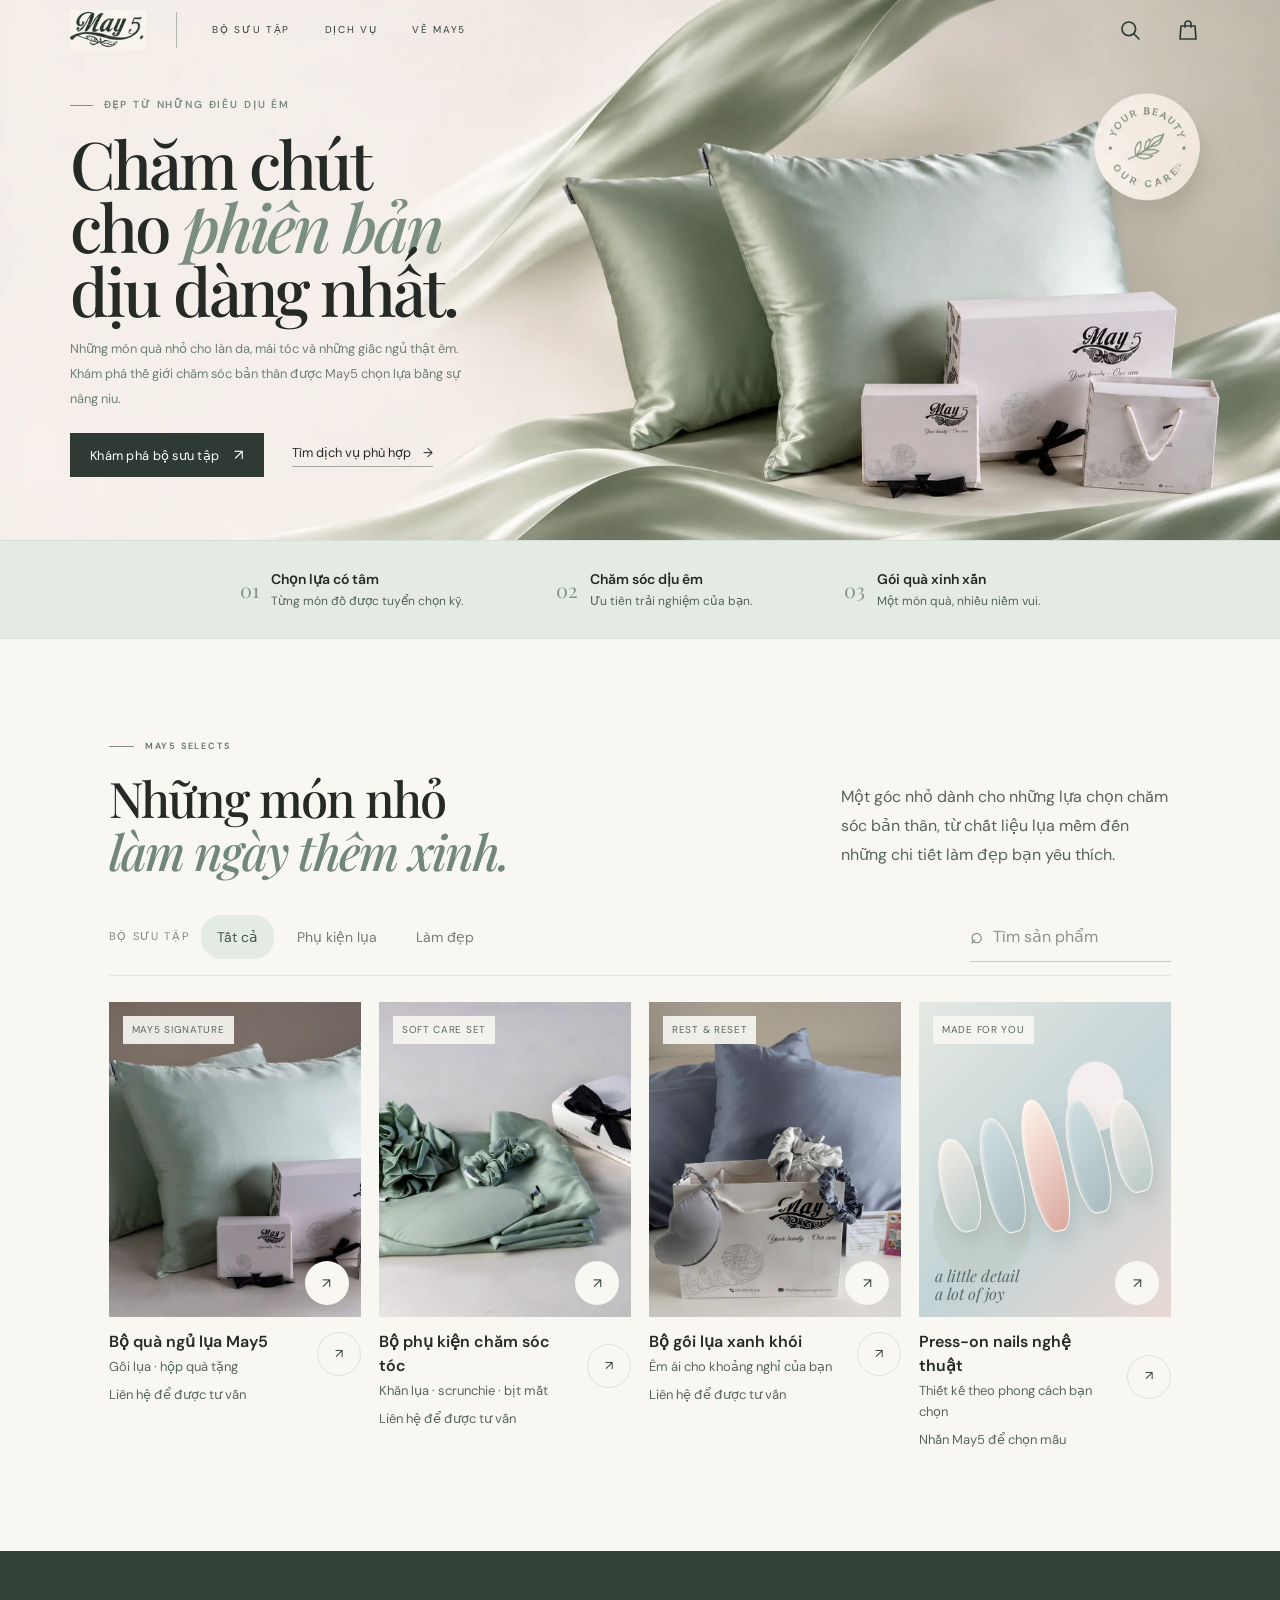
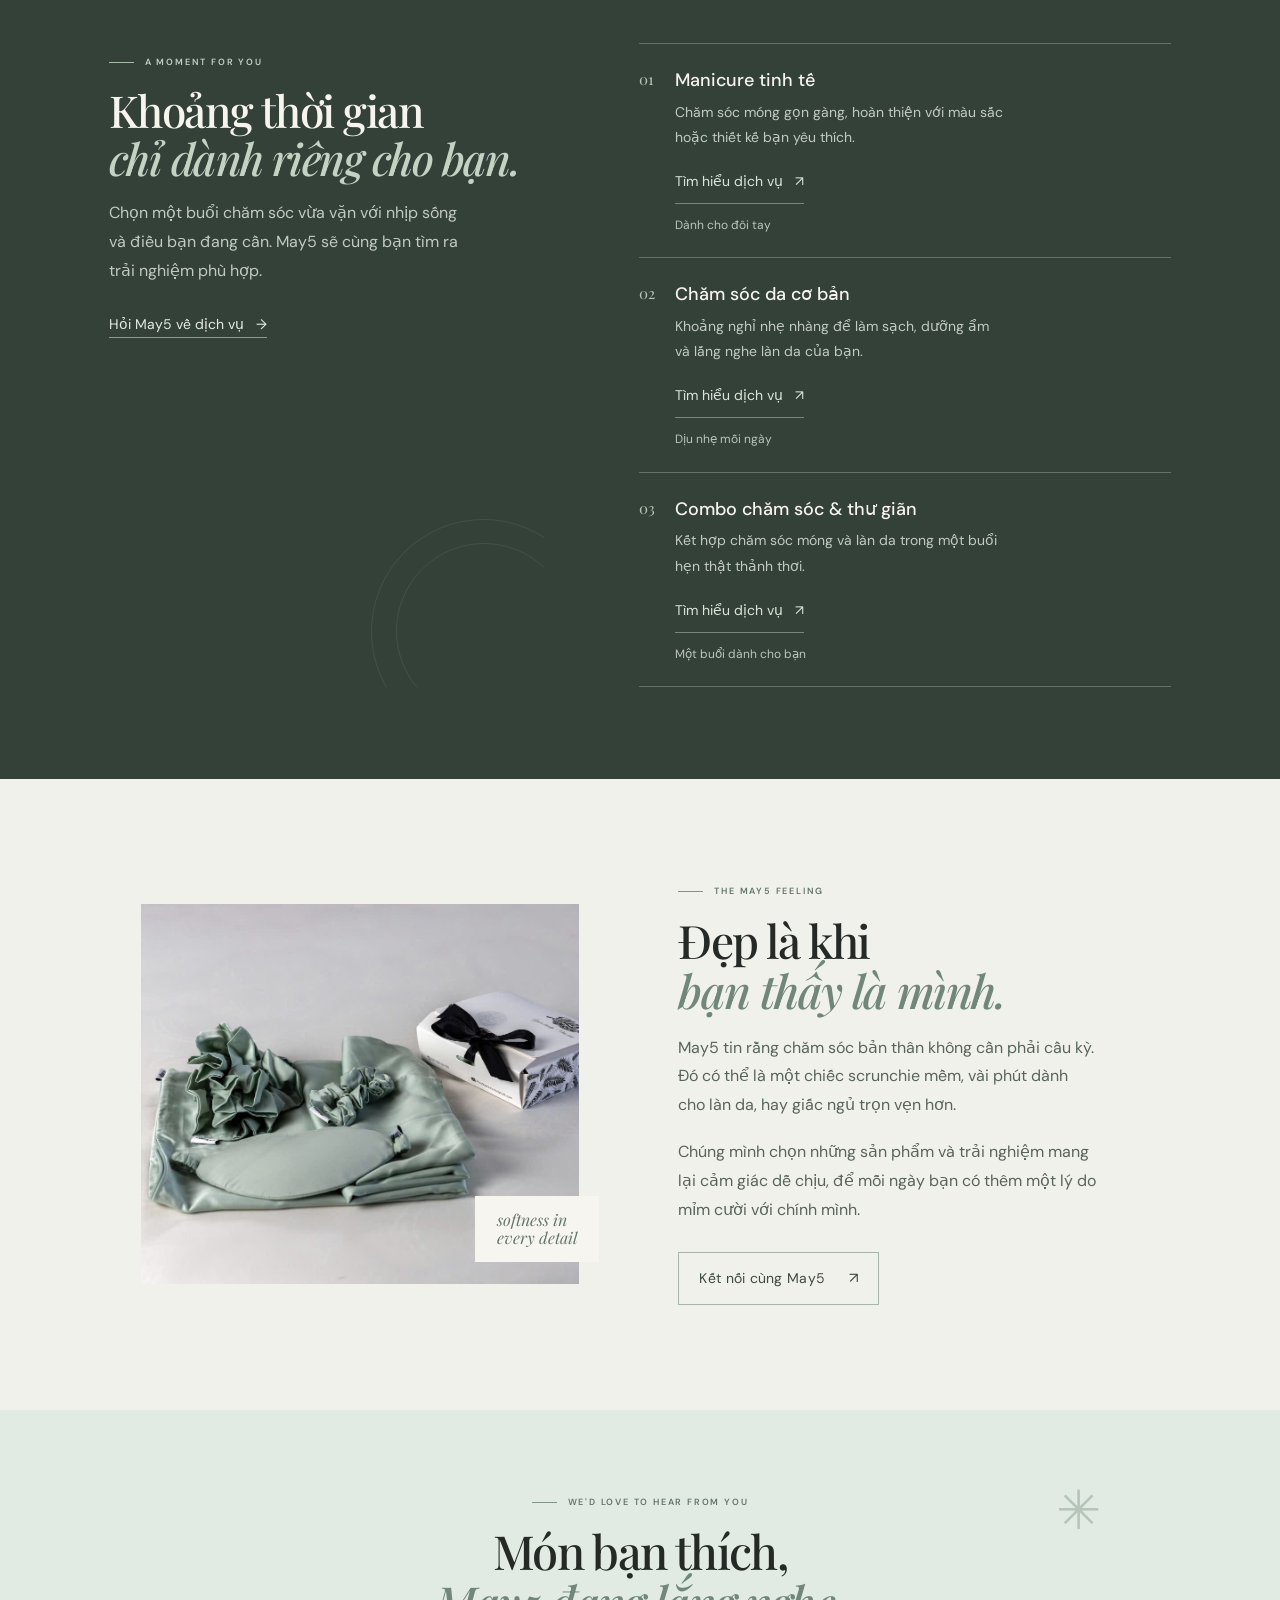
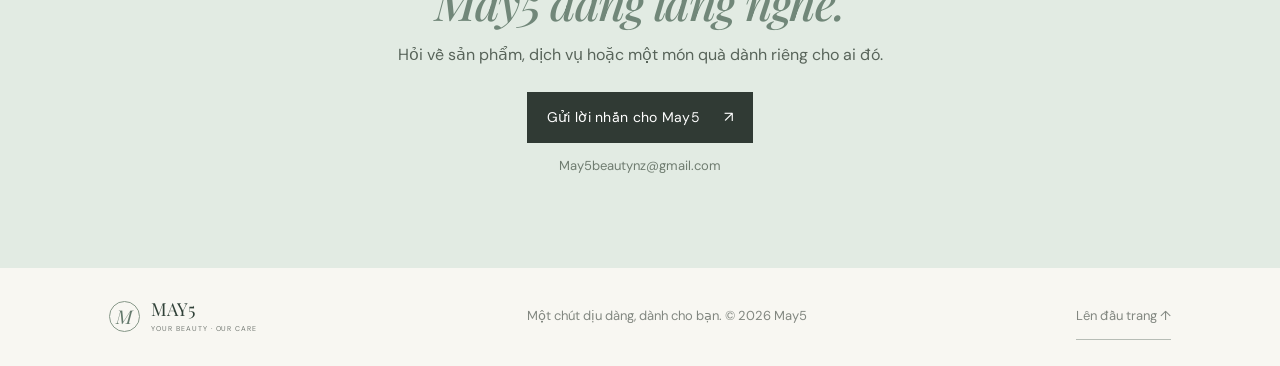
==== commit 7218f5e3: "Rebuild full-bleed May5 hero faithfully from selected reference" ====
--- a/index.html
+++ b/index.html
@@ -9,11 +9,11 @@
     <link rel="preconnect" href="https://fonts.googleapis.com" />
     <link rel="preconnect" href="https://fonts.gstatic.com" crossorigin />
     <link href="https://fonts.googleapis.com/css2?family=DM+Sans:wght@400;500;600;700&family=Playfair+Display:wght@500;600;700&display=swap" rel="stylesheet" />
-    <link rel="stylesheet" href="styles.css?v=layout-fix-20261105" />
+    <link rel="stylesheet" href="styles.css?v=immersive-v1" />
   </head>
   <body>
     <header class="site-header">
-      <a class="brand" href="#home" aria-label="May5 trang chủ"><span class="brand-wordmark">May5</span></a>
+      <a class="brand" href="#home" aria-label="May5 trang chủ"><span class="brand-logo-crop"><img src="assets/may5-brand-reference.webp" alt="May5" /></span></a>
       <button class="menu-toggle" aria-label="Mở menu" aria-expanded="false"><span></span><span></span></button>
       <nav class="main-nav" aria-label="Điều hướng chính">
         <a href="#products">Bộ sưu tập</a><a href="#services">Dịch vụ</a><a href="#story">Về May5</a>
@@ -29,12 +29,7 @@
           <p class="hero-description">Những món quà nhỏ cho làn da, mái tóc và những giấc ngủ thật êm. Khám phá thế giới chăm sóc bản thân được May5 chọn lựa bằng sự nâng niu.</p>
           <div class="hero-actions"><a class="button button-dark" href="#products">Khám phá bộ sưu tập <span>↗</span></a><a class="text-link" href="#services">Tìm dịch vụ phù hợp <span>→</span></a></div>
         </div>
-      <div class="hero-art" aria-label="Bộ sưu tập lụa May5">
-        <figure class="hero-photo-wrap"><img class="hero-photo" src="assets/may5-silk-hero.webp" alt="Bộ gối lụa xanh sage và hộp quà May5 giữa những dải lụa mềm" /></figure>
-        <div class="hero-stamp" aria-label="Your beauty, our care"><span>YOUR BEAUTY</span><b aria-hidden="true">✳</b><span>OUR CARE</span></div>
-        <div class="hero-caption"><span class="caption-dot"></span><span>LỤA MỀM · CHĂM SÓC DỊU DÀNG</span></div>
-      </div>
-      <a class="scroll-hint" href="#products"><span></span> CUỘN ĐỂ KHÁM PHÁ</a>
+      <div class="hero-art" aria-hidden="true"><figure class="hero-photo-wrap"><img class="hero-photo" src="assets/may5-panorama.webp" alt="" fetchpriority="high" /></figure></div>
       </section>
 
       <section class="intro-strip" aria-label="Điểm đặc biệt của May5"><div><b>01</b><span>Chọn lựa có tâm<small>Từng món đồ được tuyển chọn kỹ.</small></span></div><div><b>02</b><span>Chăm sóc dịu êm<small>Ưu tiên trải nghiệm của bạn.</small></span></div><div><b>03</b><span>Gói quà xinh xắn<small>Một món quà, nhiều niềm vui.</small></span></div></section>
@@ -65,6 +60,6 @@
     <footer class="site-footer"><a class="brand footer-brand" href="#home"><span class="brand-mark">M</span><span>MAY5<small>YOUR BEAUTY · OUR CARE</small></span></a><span class="footer-copy">Một chút dịu dàng, dành cho bạn. © <span id="year"></span> May5</span><a class="back-top" href="#home">Lên đầu trang ↑</a></footer>
 
     <dialog class="product-dialog" id="product-dialog"><button class="dialog-close" aria-label="Đóng">×</button><div class="dialog-content"><span class="eyebrow"><span class="eyebrow-line"></span> MAY5 SELECTS</span><h2 id="dialog-title"></h2><p>Sản phẩm được May5 chọn lựa với sự nâng niu. Nhắn May5 để xem thêm màu sắc, chi tiết và cách đặt hàng.</p><a class="button button-dark" id="dialog-email" href="#">Hỏi May5 về món này <span>↗</span></a></div></dialog>
-    <script src="script.js?v=layout-fix-20261105"></script>
+    <script src="script.js?v=immersive-v1"></script>
   </body>
 </html>
--- a/styles.css
+++ b/styles.css
@@ -74,3 +74,22 @@
 @media(max-width:1000px){.hero{grid-template-columns:minmax(0,1fr) minmax(0,1fr);gap:30px;min-height:0;padding:40px 5% 70px}.hero h1{font-size:clamp(40px,5.3vw,56px)}.hero-actions{gap:16px}.hero-actions .button{font-size:13px}.services-inner{grid-template-columns:1fr;gap:28px}.service-intro{padding-bottom:0}.service-intro>p{max-width:650px}.service-detail p{max-width:none}.main-nav{gap:20px;margin-left:20px;padding-left:20px}}
 @media(max-width:760px){.site-header{position:relative;min-height:74px;height:auto;padding:14px 18px}.header-tools{margin-right:4px}.main-nav{margin:0;padding:12px 20px;top:100%;box-shadow:0 12px 24px #25382b15;z-index:25}.main-nav a{font-size:14px;min-height:44px}.hero{display:flex;padding:30px 20px 62px;gap:36px;min-height:0}.hero h1{font-size:clamp(36px,8.5vw,62px);line-height:1.12;margin:22px 0;letter-spacing:-.04em}.hero-description{font-size:16px}.hero .eyebrow{font-size:10px;letter-spacing:.12em}.hero-actions{gap:18px}.hero-actions .button,.hero-actions .text-link{font-size:14px}.hero-art{aspect-ratio:4/3;width:100%;height:auto;max-width:none}.hero-stamp{right:10px;top:10px;width:86px;height:86px}.hero-caption{font-size:9px;bottom:-29px}.intro-strip{gap:20px;padding:24px}.intro-strip small{font-size:12px}.section,.services-section,.story-section{padding:64px 22px}.section-heading{display:block}.section-heading>p{margin-top:22px;max-width:none}.section-heading h2,.service-intro h2,.story-copy h2,.contact-section h2{font-size:clamp(32px,7vw,44px);line-height:1.15}.filter-caption{width:100%}.search-box{width:100%;margin:6px 0 0}.search-box input{width:100%}.product-grid{gap:28px 16px}.product-info{align-items:start}.product-info h3{font-size:15px}.product-info p,.product-price{font-size:13px}.product-arrow{display:none}.product-tag{font-size:9px;padding:5px 7px;top:9px;left:9px}.quick-view{bottom:10px;right:10px}.story-section{display:flex;flex-direction:column;gap:32px}.story-image{width:100%;height:auto;aspect-ratio:4/3;margin:0}.story-image-note{right:12px}.story-copy p{font-size:16px}.contact-section{padding:64px 22px}.contact-flower{display:none}.site-footer{display:flex;padding:28px 22px;gap:20px}.footer-copy{width:100%;order:3}.dialog-content{padding:54px 24px 28px}}
 @media(max-width:400px){.product-grid{grid-template-columns:1fr}.product-image,.nail-art{aspect-ratio:4/3}.hero-actions{align-items:stretch;flex-direction:column}.hero-actions .text-link{align-self:flex-start}.hero .eyebrow-line{width:20px}.hero .eyebrow{font-size:9px}.filters{gap:2px}.filter-chip{padding-inline:10px}}
+
+/* Reference reconstruction: one panoramic scene, HTML content over it. */
+.site-header{position:absolute;inset:0 0 auto;z-index:20;height:4.25vw;min-height:60px;padding:0 5.5%;background:transparent;backdrop-filter:none}
+.brand{min-width:0}.brand-logo-crop{position:relative;display:block;width:5.85vw;height:3.1vw;min-width:76px;min-height:40px;overflow:hidden;mix-blend-mode:multiply}
+.brand-logo-crop img{position:absolute;max-width:none;width:100.4vw;height:auto;left:-5.54vw;top:-.88vw}
+.main-nav{margin-left:2.3vw;padding-left:2.75vw;gap:2.7vw;font-size:clamp(10px,.7vw,14px);letter-spacing:.17em}
+.header-tools{margin-left:auto;gap:1.1vw}.icon-link svg{width:24px;height:24px}
+.hero{position:relative;display:block;isolation:isolate;padding:0;height:auto;min-height:0;aspect-ratio:1931/814;background:#f6f2e9;overflow:hidden}
+.hero-art{position:absolute;inset:0;width:100%;max-width:none;height:100%;aspect-ratio:auto;z-index:-1;pointer-events:none}
+.hero-photo-wrap{position:absolute;inset:0;margin:0;width:100%;height:100%;background:none;overflow:hidden;box-shadow:none}
+.hero-photo{display:block;width:100%;height:100%;object-fit:fill;object-position:center;filter:none;animation:none;transform:none}
+.hero-copy{position:relative;width:35%;max-width:none;padding:7.6vw 0 4.8vw;margin-left:5.5%;z-index:1}
+.hero .eyebrow{font-size:.8vw;letter-spacing:.18em;color:#788c7e;gap:.8vw;white-space:nowrap}.hero .eyebrow-line{width:1.8vw}
+.hero h1{font-size:5.15vw;line-height:.96;letter-spacing:-.045em;font-weight:500;margin:2.1vw 0 1.85vw;white-space:nowrap}
+.hero h1 em{color:#7a8f7f;font-weight:500}.hero-description{font-size:1vw;line-height:1.95;color:#6f8076;max-width:32vw;margin:0}
+.hero-actions{margin-top:2.15vw;gap:2.25vw;flex-wrap:nowrap;white-space:nowrap}.hero-actions .button{font-size:1vw;padding:1vw 1.55vw;height:3.4vw;min-height:0;gap:1.2vw}.hero-actions .text-link{font-size:1vw;padding:0 0 .3vw;line-height:1.5}.hero-actions .text-link span{padding-left:.7vw}
+@media(min-width:1932px){.hero h1{font-size:5.15vw}.hero{max-height:none}}
+@media(max-width:760px){.site-header{height:70px;padding:0 20px;background:#f6f2e9}.brand-logo-crop{width:90px;height:50px;min-width:0;min-height:0}.brand-logo-crop img{width:1545px;left:-85px;top:-14px}.main-nav{margin:0;padding:12px 20px;background:#f6f2e9;font-size:13px;gap:0}.main-nav a{font-size:13px}.header-tools{gap:0}.hero{aspect-ratio:auto;min-height:0;padding:0 0 58vw;overflow:hidden;background:#f6f2e9}.hero-copy{width:auto;margin:0;padding:105px 24px 32px}.hero .eyebrow{font-size:10px;gap:10px;letter-spacing:.1em}.hero .eyebrow-line{width:24px}.hero h1{font-size:clamp(38px,9.5vw,66px);line-height:1.04;margin:24px 0;white-space:normal}.hero-description{font-size:15px;line-height:1.8;max-width:500px}.hero-actions{margin-top:26px;gap:18px;flex-wrap:wrap;white-space:normal;flex-direction:row}.hero-actions .button{font-size:13px;padding:14px 18px;min-height:48px;height:auto;gap:16px}.hero-actions .text-link{font-size:13px;align-self:center;padding-bottom:5px}.hero-art{top:auto;bottom:0;height:62vw;z-index:0}.hero-photo{width:150%;max-width:none;object-fit:cover;object-position:right;position:absolute;right:0}.hero-photo-wrap{overflow:hidden}.hero-copy{z-index:1}}
+@media(min-width:761px){.hero h1{margin-top:1.45vw;margin-bottom:1.2vw}.hero-actions{margin-top:1.65vw}}
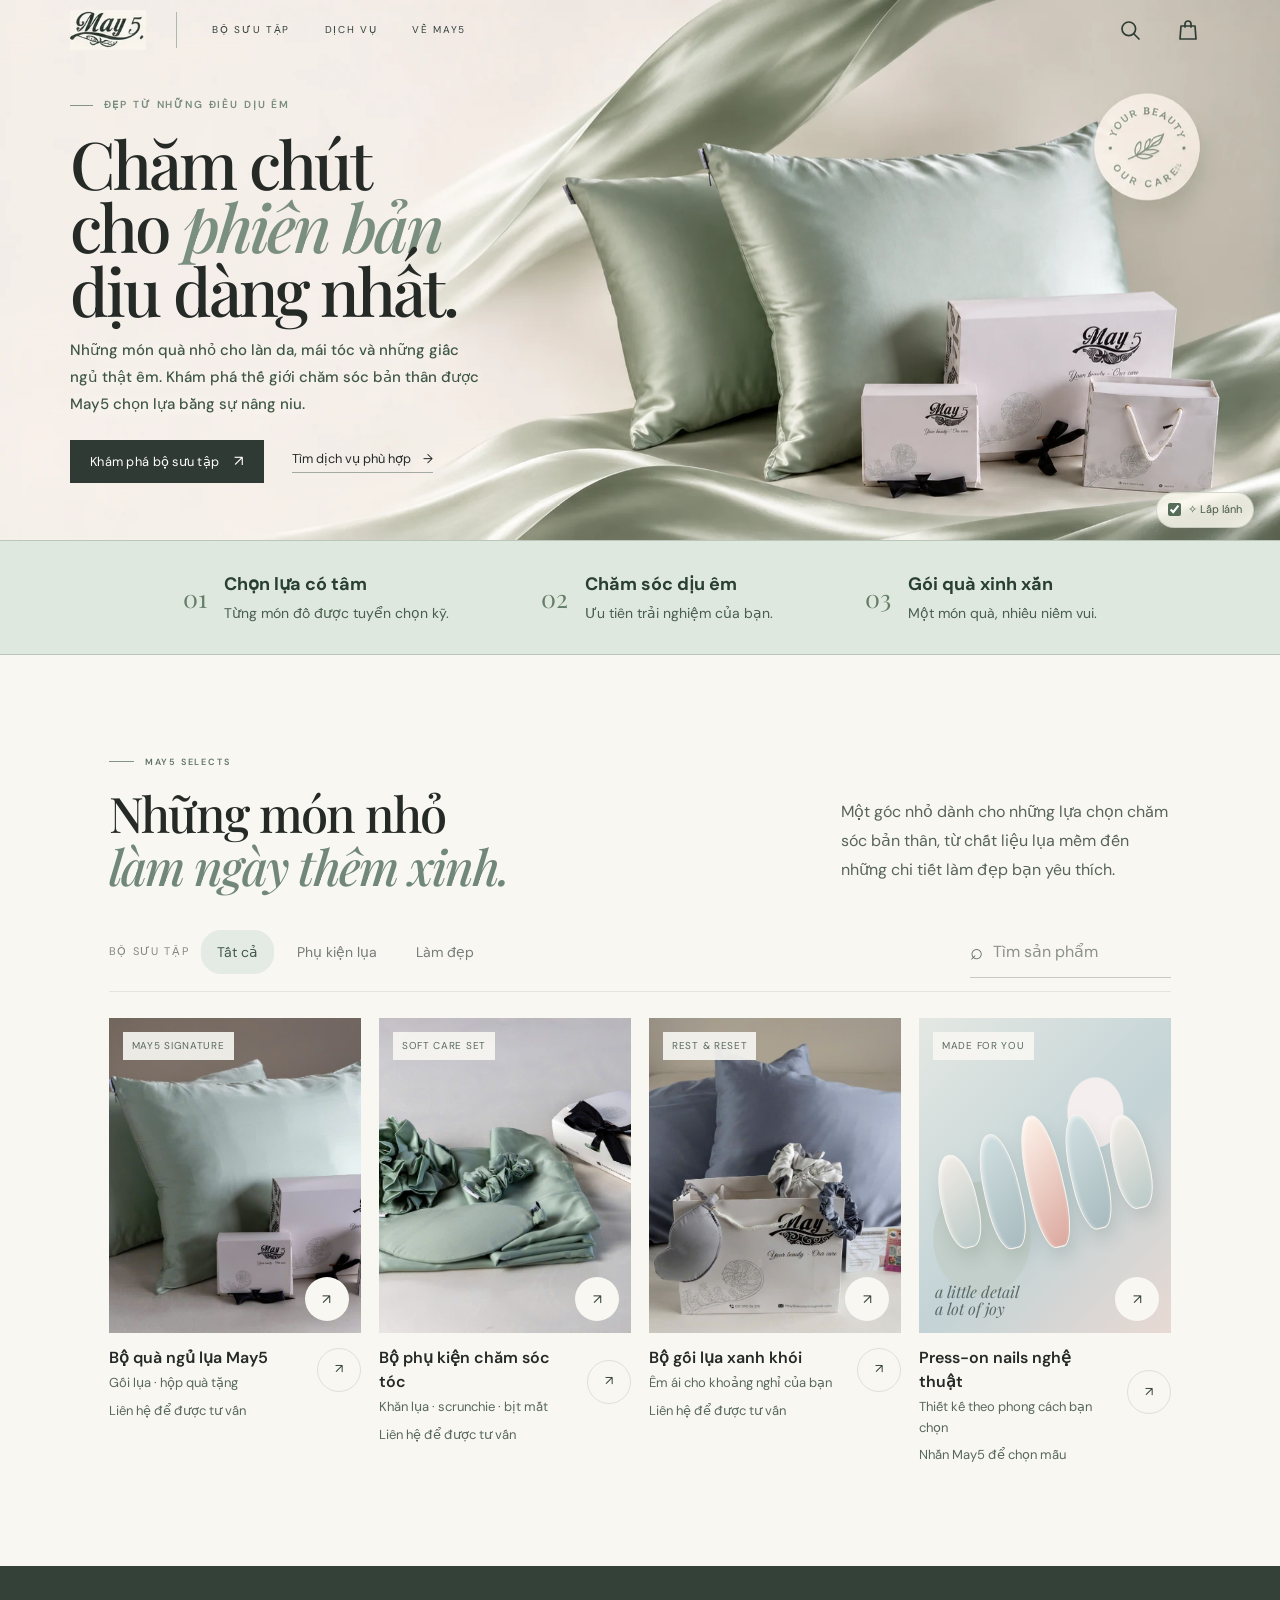
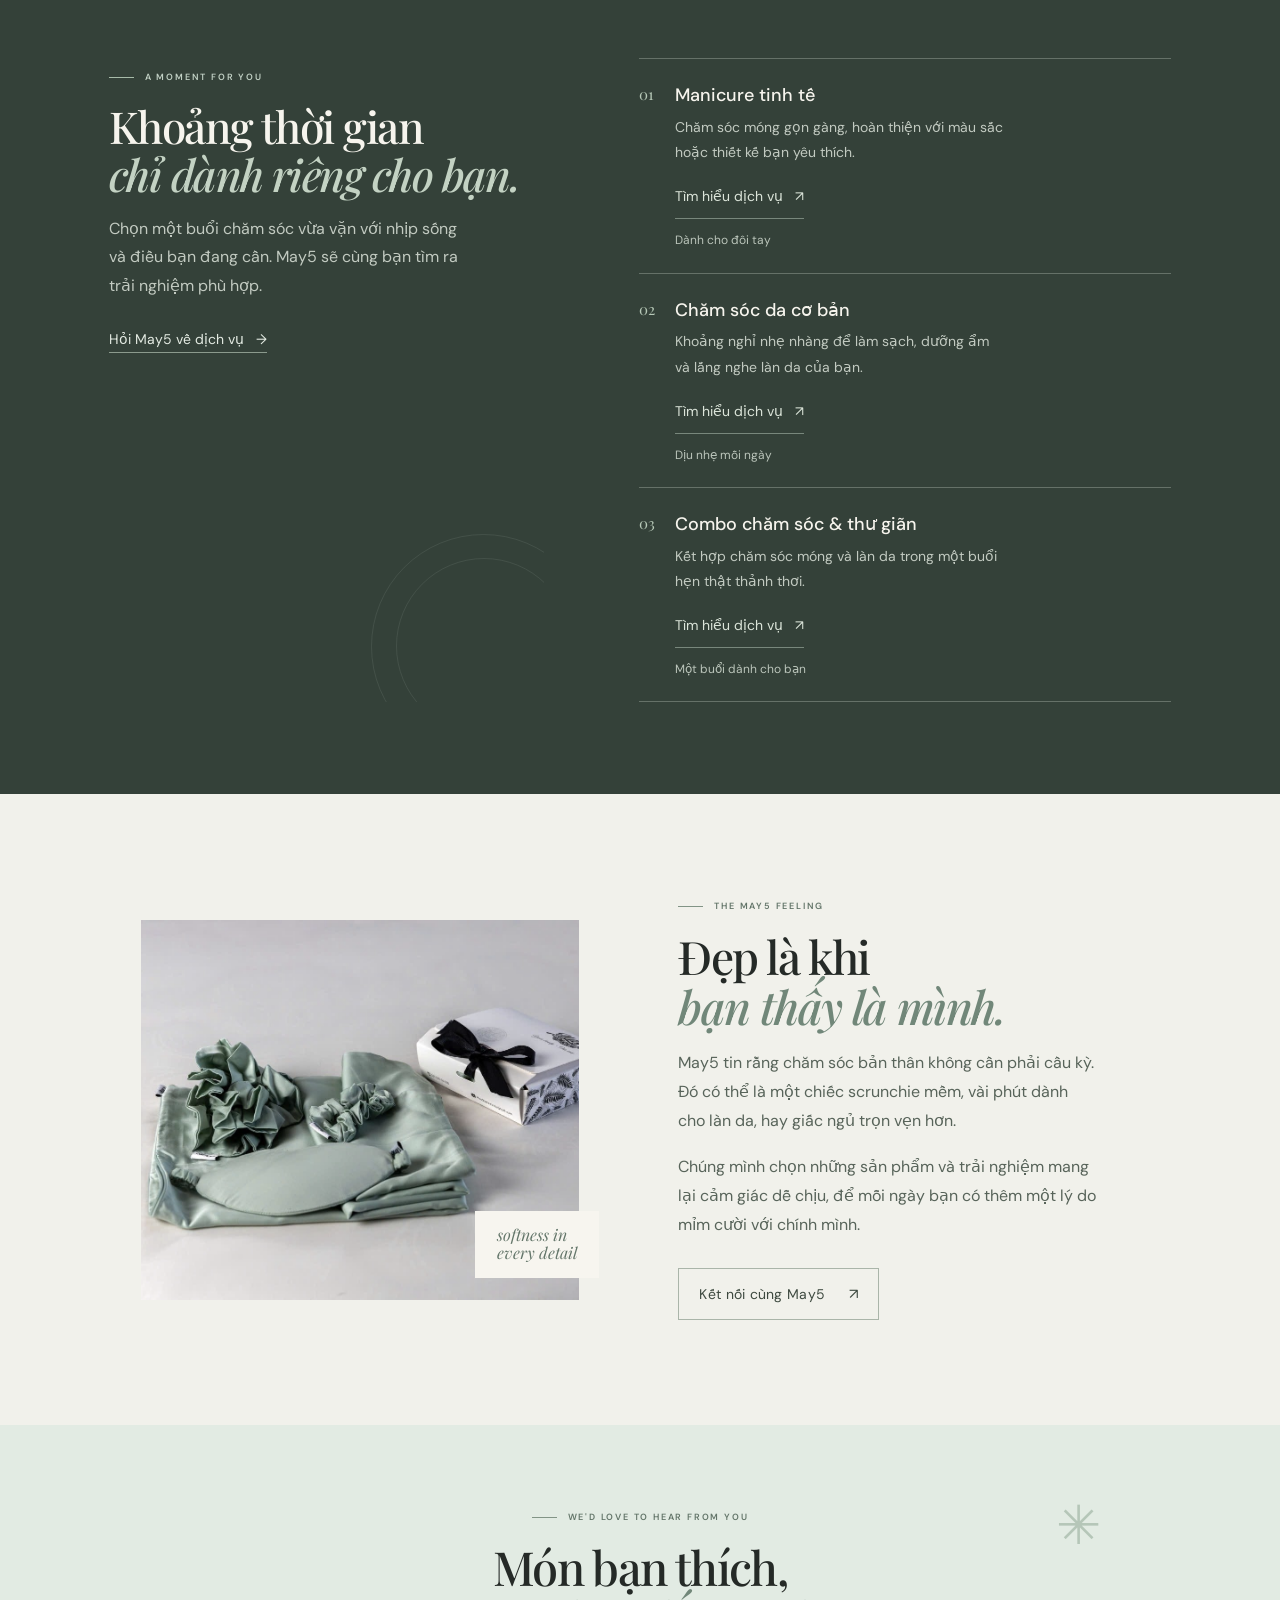
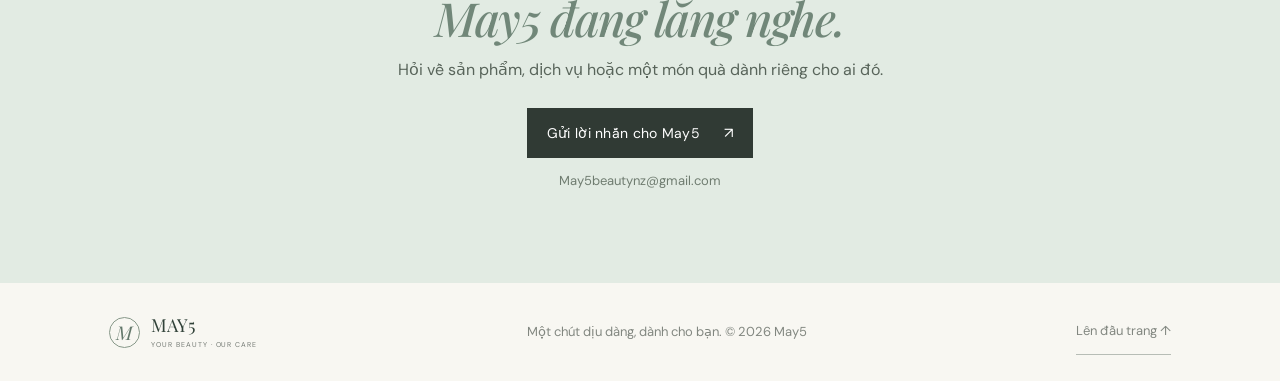
==== commit 86d073f5: "Add delicate hero glitter and improve introductory text contrast" ====
--- a/index.html
+++ b/index.html
@@ -9,7 +9,7 @@
     <link rel="preconnect" href="https://fonts.googleapis.com" />
     <link rel="preconnect" href="https://fonts.gstatic.com" crossorigin />
     <link href="https://fonts.googleapis.com/css2?family=DM+Sans:wght@400;500;600;700&family=Playfair+Display:wght@500;600;700&display=swap" rel="stylesheet" />
-    <link rel="stylesheet" href="styles.css?v=immersive-v1" />
+    <link rel="stylesheet" href="styles.css?v=sparkle-v2" />
   </head>
   <body>
     <header class="site-header">
@@ -23,6 +23,8 @@
 
     <main>
       <section class="hero" id="home">
+        <div class="hero-glitter" aria-hidden="true"><i style="--x:7%;--y:10%;--size:7px;--delay:-0.00s;--duration:4s"></i><i style="--x:23%;--y:9%;--size:4px;--delay:-0.73s;--duration:5s"></i><i style="--x:44%;--y:15%;--size:5px;--delay:-1.46s;--duration:6s"></i><i style="--x:50%;--y:8%;--size:3px;--delay:-2.19s;--duration:7s"></i><i style="--x:61%;--y:12%;--size:7px;--delay:-2.92s;--duration:4s"></i><i style="--x:72%;--y:7%;--size:5px;--delay:-3.65s;--duration:5s"></i><i style="--x:83%;--y:11%;--size:3px;--delay:-4.38s;--duration:6s"></i><i style="--x:94%;--y:18%;--size:4px;--delay:-5.11s;--duration:7s"></i><i style="--x:43%;--y:30%;--size:7px;--delay:-5.84s;--duration:4s"></i><i style="--x:51%;--y:37%;--size:3px;--delay:-6.57s;--duration:5s"></i><i style="--x:59%;--y:25%;--size:4px;--delay:-7.30s;--duration:6s"></i><i style="--x:68%;--y:32%;--size:5px;--delay:-8.03s;--duration:7s"></i><i style="--x:78%;--y:24%;--size:7px;--delay:-8.76s;--duration:4s"></i><i style="--x:90%;--y:38%;--size:4px;--delay:-9.49s;--duration:5s"></i><i style="--x:97%;--y:48%;--size:5px;--delay:-10.22s;--duration:6s"></i><i style="--x:46%;--y:53%;--size:3px;--delay:-10.95s;--duration:7s"></i><i style="--x:55%;--y:60%;--size:7px;--delay:-11.68s;--duration:4s"></i><i style="--x:66%;--y:47%;--size:5px;--delay:-12.41s;--duration:5s"></i><i style="--x:77%;--y:56%;--size:3px;--delay:-13.14s;--duration:6s"></i><i style="--x:88%;--y:64%;--size:4px;--delay:-13.87s;--duration:7s"></i><i style="--x:96%;--y:73%;--size:7px;--delay:-14.60s;--duration:4s"></i><i style="--x:42%;--y:77%;--size:3px;--delay:-15.33s;--duration:5s"></i><i style="--x:51%;--y:87%;--size:4px;--delay:-16.06s;--duration:6s"></i><i style="--x:61%;--y:79%;--size:5px;--delay:-16.79s;--duration:7s"></i><i style="--x:72%;--y:91%;--size:7px;--delay:-17.52s;--duration:4s"></i><i style="--x:82%;--y:83%;--size:4px;--delay:-18.25s;--duration:5s"></i><i style="--x:92%;--y:91%;--size:5px;--delay:-18.98s;--duration:6s"></i><i style="--x:6%;--y:89%;--size:3px;--delay:-19.71s;--duration:7s"></i><i style="--x:30%;--y:91%;--size:7px;--delay:-20.44s;--duration:4s"></i></div>
+        <label class="sparkle-switch"><input type="checkbox" checked aria-label="Bật hiệu ứng kim tuyến" /><span>✧ Lấp lánh</span></label>
         <div class="hero-copy">
           <div class="eyebrow"><span class="eyebrow-line"></span> ĐẸP TỪ NHỮNG ĐIỀU DỊU ÊM</div>
           <h1>Chăm chút<br />cho <em>phiên bản</em><br />dịu dàng nhất.</h1>
@@ -60,6 +62,6 @@
     <footer class="site-footer"><a class="brand footer-brand" href="#home"><span class="brand-mark">M</span><span>MAY5<small>YOUR BEAUTY · OUR CARE</small></span></a><span class="footer-copy">Một chút dịu dàng, dành cho bạn. © <span id="year"></span> May5</span><a class="back-top" href="#home">Lên đầu trang ↑</a></footer>
 
     <dialog class="product-dialog" id="product-dialog"><button class="dialog-close" aria-label="Đóng">×</button><div class="dialog-content"><span class="eyebrow"><span class="eyebrow-line"></span> MAY5 SELECTS</span><h2 id="dialog-title"></h2><p>Sản phẩm được May5 chọn lựa với sự nâng niu. Nhắn May5 để xem thêm màu sắc, chi tiết và cách đặt hàng.</p><a class="button button-dark" id="dialog-email" href="#">Hỏi May5 về món này <span>↗</span></a></div></dialog>
-    <script src="script.js?v=immersive-v1"></script>
+    <script src="script.js?v=sparkle-v2"></script>
   </body>
 </html>
--- a/styles.css
+++ b/styles.css
@@ -93,3 +93,23 @@
 @media(min-width:1932px){.hero h1{font-size:5.15vw}.hero{max-height:none}}
 @media(max-width:760px){.site-header{height:70px;padding:0 20px;background:#f6f2e9}.brand-logo-crop{width:90px;height:50px;min-width:0;min-height:0}.brand-logo-crop img{width:1545px;left:-85px;top:-14px}.main-nav{margin:0;padding:12px 20px;background:#f6f2e9;font-size:13px;gap:0}.main-nav a{font-size:13px}.header-tools{gap:0}.hero{aspect-ratio:auto;min-height:0;padding:0 0 58vw;overflow:hidden;background:#f6f2e9}.hero-copy{width:auto;margin:0;padding:105px 24px 32px}.hero .eyebrow{font-size:10px;gap:10px;letter-spacing:.1em}.hero .eyebrow-line{width:24px}.hero h1{font-size:clamp(38px,9.5vw,66px);line-height:1.04;margin:24px 0;white-space:normal}.hero-description{font-size:15px;line-height:1.8;max-width:500px}.hero-actions{margin-top:26px;gap:18px;flex-wrap:wrap;white-space:normal;flex-direction:row}.hero-actions .button{font-size:13px;padding:14px 18px;min-height:48px;height:auto;gap:16px}.hero-actions .text-link{font-size:13px;align-self:center;padding-bottom:5px}.hero-art{top:auto;bottom:0;height:62vw;z-index:0}.hero-photo{width:150%;max-width:none;object-fit:cover;object-position:right;position:absolute;right:0}.hero-photo-wrap{overflow:hidden}.hero-copy{z-index:1}}
 @media(min-width:761px){.hero h1{margin-top:1.45vw;margin-bottom:1.2vw}.hero-actions{margin-top:1.65vw}}
+
+/* Delicate champagne glitter and stronger introductory copy. */
+.hero-glitter{position:absolute;inset:0;z-index:0;pointer-events:none;overflow:hidden}
+.hero-glitter i{position:absolute;left:var(--x);top:var(--y);width:var(--size);height:var(--size);border-radius:50%;background:#fff7d6;box-shadow:0 0 5px 1px #fff3c5a6,0 0 12px 3px #e2c98455;opacity:0;animation:may5-glimmer var(--duration) ease-in-out var(--delay) infinite}
+.hero-glitter i:nth-child(4n)::before,.hero-glitter i:nth-child(4n)::after{content:"";position:absolute;left:50%;top:50%;background:#fffbe9;border-radius:50%;transform:translate(-50%,-50%)}
+.hero-glitter i:nth-child(4n)::before{width:1px;height:15px}
+.hero-glitter i:nth-child(4n)::after{width:15px;height:1px}
+@keyframes may5-glimmer{0%,100%{opacity:0;transform:translateY(5px) scale(.45)}45%{opacity:.85;transform:translateY(-3px) scale(1)}65%{opacity:.35}85%{opacity:0;transform:translateY(-10px) scale(.6)}}
+.sparkle-switch{position:absolute;bottom:12px;right:2%;z-index:3;display:flex;align-items:center;gap:7px;min-height:36px;padding:5px 11px;border:1px solid #8b998a55;border-radius:20px;background:#faf7eddd;color:#45584a;font-size:11px;cursor:pointer}
+.sparkle-switch input{accent-color:#566e59;width:13px;height:13px;margin:0}
+.hero:has(.sparkle-switch input:not(:checked)) .hero-glitter{display:none}
+.hero-description{color:#405748;font-weight:500;font-size:clamp(15px,1.08vw,23px);line-height:1.8;text-shadow:0 1px 12px #fff9ee}
+.intro-strip{background:#dfe8df;border-top:1px solid #b8c7b9;border-bottom:1px solid #b8c7b9;padding-top:30px;padding-bottom:30px}
+.intro-strip>div{gap:17px}
+.intro-strip b{font-size:25px;color:#647e68}
+.intro-strip span{font-size:18px;font-weight:700;color:#293f30;line-height:1.5}
+.intro-strip small{font-size:14px;font-weight:400;color:#485e4e;margin-top:5px}
+@media(max-width:1000px) and (min-width:761px){.intro-strip{gap:3%;padding-inline:3%}.intro-strip span{font-size:16px}.intro-strip small{font-size:13px}}
+@media(max-width:760px){.hero-description{font-size:16px;line-height:1.8}.hero-glitter{inset:auto 0 0;height:60vw;z-index:1}.hero-glitter i:nth-child(even){display:none}.sparkle-switch{bottom:8px;font-size:10px;min-height:36px}.intro-strip{display:grid;grid-template-columns:1fr;gap:22px;padding:28px 24px}.intro-strip span{font-size:18px}.intro-strip small{font-size:14px}}
+@media(prefers-reduced-motion:reduce){.hero-glitter i{animation:none!important;opacity:.35;transform:none}.sparkle-switch{display:none}}
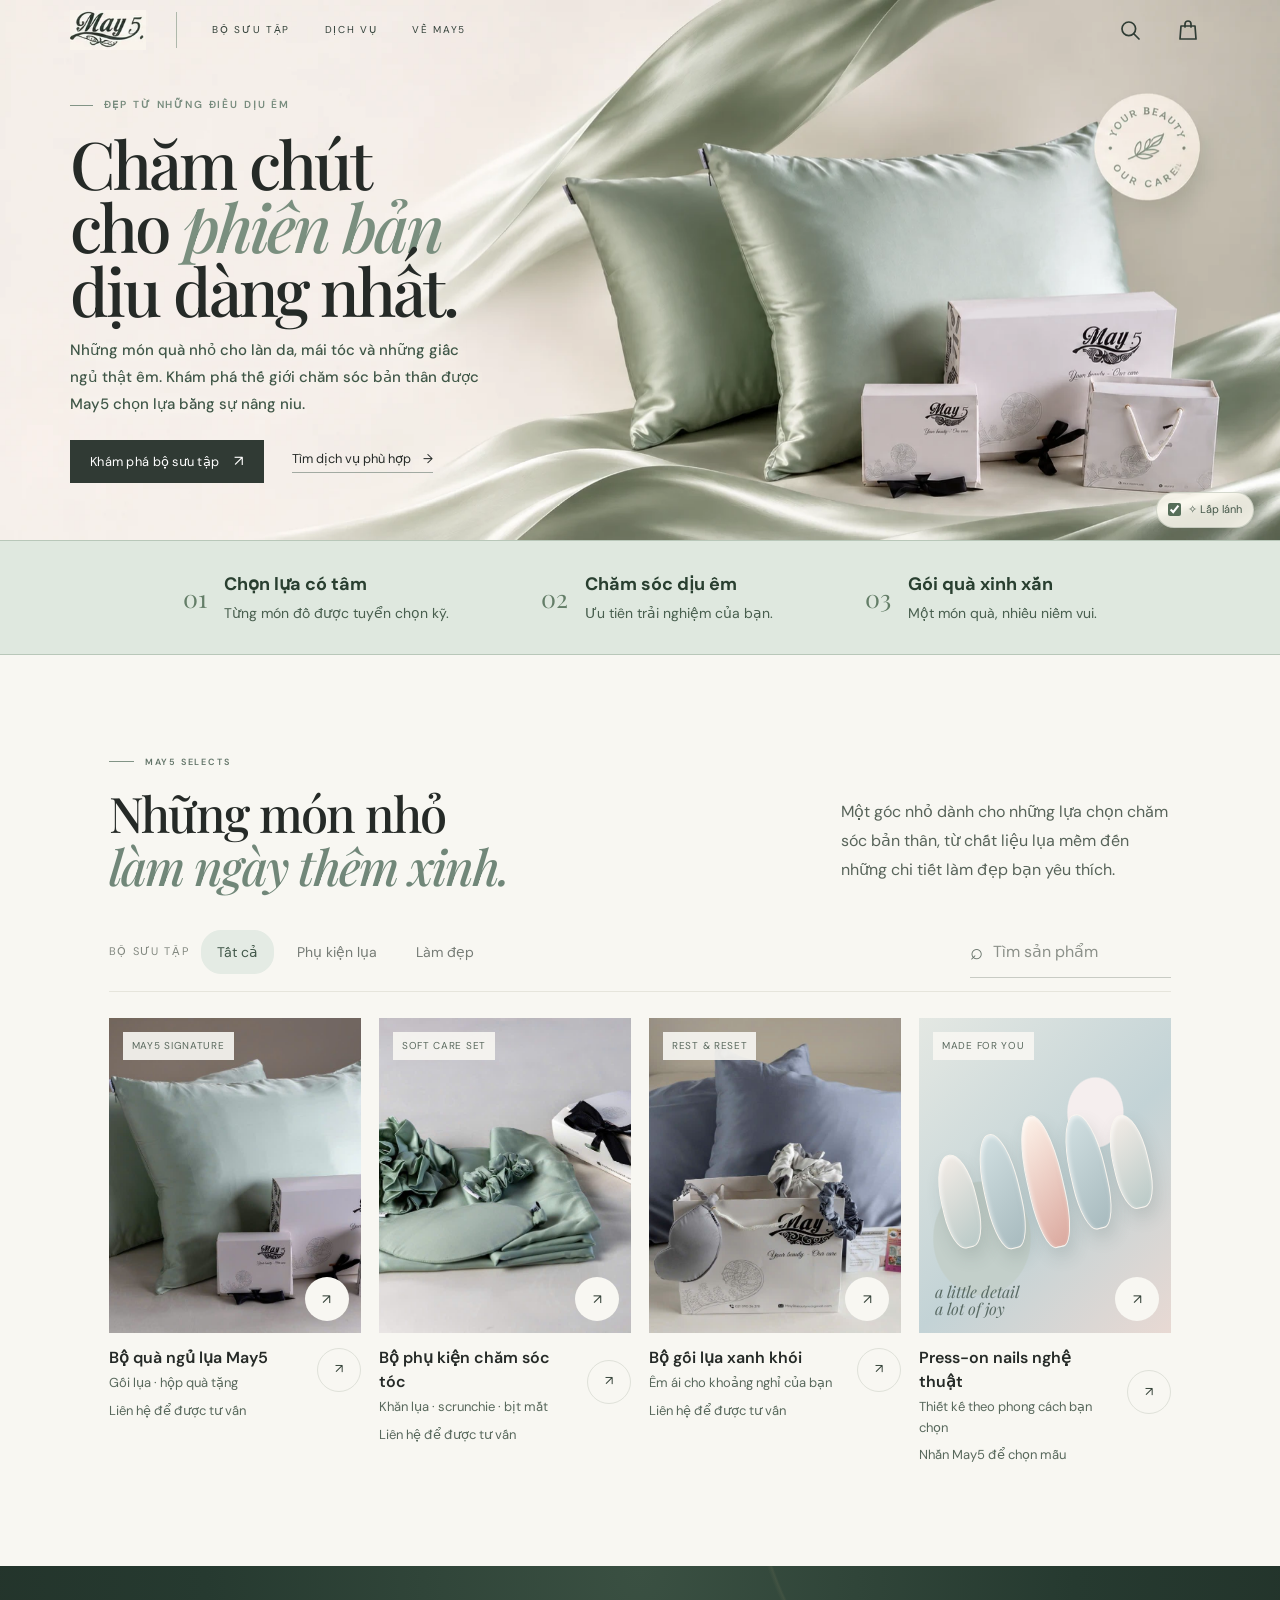
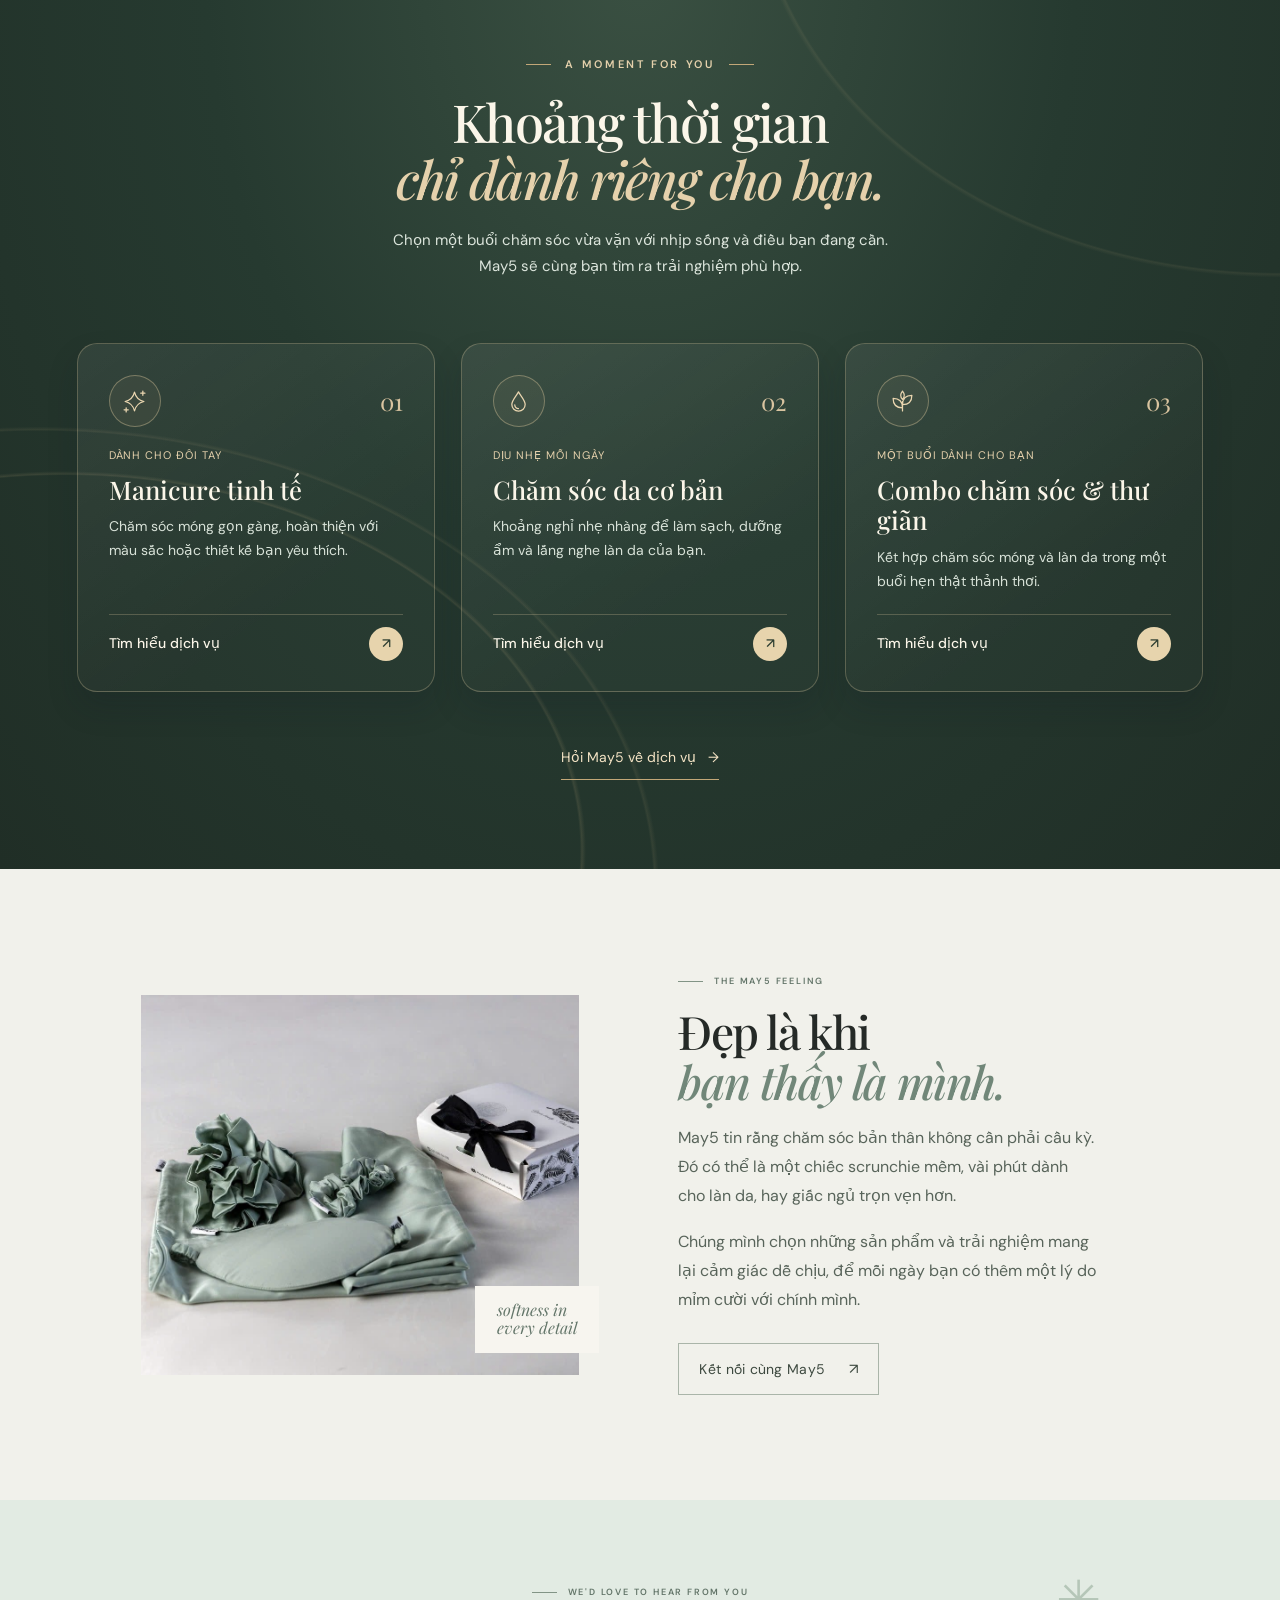
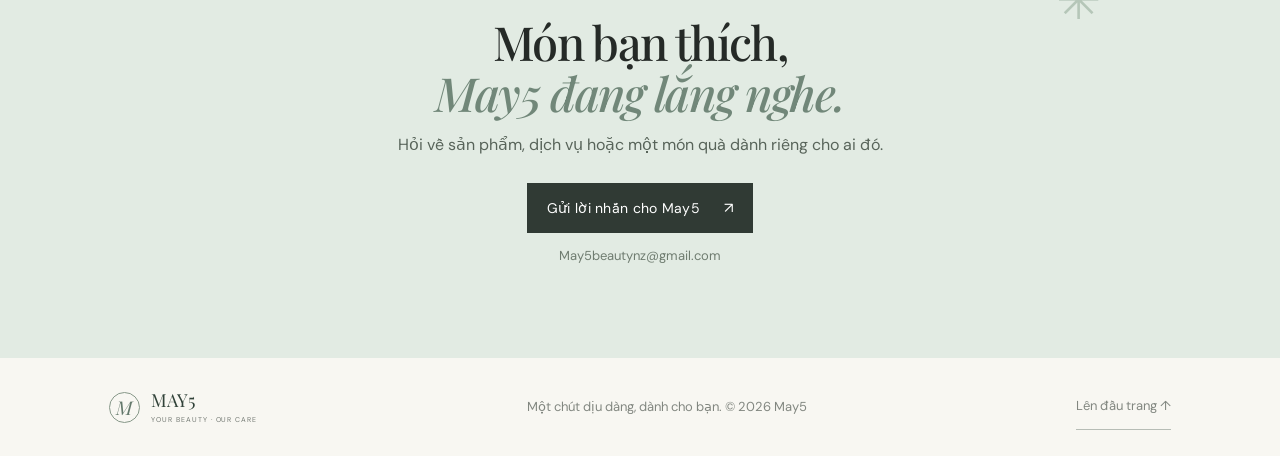
==== commit e5908a9e: "Redesign May5 services as a refined collection of cards" ====
--- a/index.html
+++ b/index.html
@@ -9,7 +9,7 @@
     <link rel="preconnect" href="https://fonts.googleapis.com" />
     <link rel="preconnect" href="https://fonts.gstatic.com" crossorigin />
     <link href="https://fonts.googleapis.com/css2?family=DM+Sans:wght@400;500;600;700&family=Playfair+Display:wght@500;600;700&display=swap" rel="stylesheet" />
-    <link rel="stylesheet" href="styles.css?v=sparkle-v2" />
+    <link rel="stylesheet" href="styles.css?v=services-v3" />
   </head>
   <body>
     <header class="site-header">
@@ -48,11 +48,58 @@
         <p class="empty-state" id="empty-state" hidden>Chưa tìm thấy món phù hợp. Thử từ khóa khác nhé.</p>
       </section>
 
-      <section class="services-section" id="services"><div class="services-inner"><div class="service-intro"><div class="eyebrow"><span class="eyebrow-line"></span> A MOMENT FOR YOU</div><h2>Khoảng thời gian<br /><em>chỉ dành riêng cho bạn.</em></h2><p>Chọn một buổi chăm sóc vừa vặn với nhịp sống và điều bạn đang cần. May5 sẽ cùng bạn tìm ra trải nghiệm phù hợp.</p><a href="#contact" class="text-link light-link">Hỏi May5 về dịch vụ <span>→</span></a><span class="service-orbit orbit-a"></span><span class="service-orbit orbit-b"></span></div><div class="service-list">
-          <article class="service-card"><span class="service-number">01</span><div class="service-icon">✳</div><div class="service-detail"><h3>Manicure tinh tế</h3><p>Chăm sóc móng gọn gàng, hoàn thiện với màu sắc hoặc thiết kế bạn yêu thích.</p><a class="service-link" href="#contact" data-service="Manicure tinh tế">Tìm hiểu dịch vụ <span>↗</span></a></div><span class="service-time">Dành cho đôi tay</span></article>
-          <article class="service-card"><span class="service-number">02</span><div class="service-icon">❋</div><div class="service-detail"><h3>Chăm sóc da cơ bản</h3><p>Khoảng nghỉ nhẹ nhàng để làm sạch, dưỡng ẩm và lắng nghe làn da của bạn.</p><a class="service-link" href="#contact" data-service="Chăm sóc da cơ bản">Tìm hiểu dịch vụ <span>↗</span></a></div><span class="service-time">Dịu nhẹ mỗi ngày</span></article>
-          <article class="service-card"><span class="service-number">03</span><div class="service-icon">✺</div><div class="service-detail"><h3>Combo chăm sóc & thư giãn</h3><p>Kết hợp chăm sóc móng và làn da trong một buổi hẹn thật thảnh thơi.</p><a class="service-link" href="#contact" data-service="Combo chăm sóc và thư giãn">Tìm hiểu dịch vụ <span>↗</span></a></div><span class="service-time">Một buổi dành cho bạn</span></article>
-        </div></div></section>
+      <section class="services-section" id="services" aria-labelledby="services-title">
+        <div class="services-inner">
+          <div class="service-intro">
+            <div class="eyebrow"><span class="eyebrow-line"></span> A MOMENT FOR YOU <span class="eyebrow-line"></span></div>
+            <h2 id="services-title">Khoảng thời gian <em>chỉ dành riêng cho bạn.</em></h2>
+            <p>Chọn một buổi chăm sóc vừa vặn với nhịp sống và điều bạn đang cần. May5 sẽ cùng bạn tìm ra trải nghiệm phù hợp.</p>
+          </div>
+
+          <div class="service-list">
+            <article class="service-card">
+              <div class="service-card-top" aria-hidden="true">
+                <span class="service-icon"><svg viewBox="0 0 24 24"><path d="M12 3c1.3 5.4 3.6 7.7 9 9-5.4 1.3-7.7 3.6-9 9-1.3-5.4-3.6-7.7-9-9 5.4-1.3 7.7-3.6 9-9Z"/><path d="M20 2v4m-2-2h4M4 18v4m-2-2h4"/></svg></span>
+                <span class="service-number">01</span>
+              </div>
+              <div class="service-detail">
+                <span class="service-time">Dành cho đôi tay</span>
+                <h3>Manicure tinh tế</h3>
+                <p>Chăm sóc móng gọn gàng, hoàn thiện với màu sắc hoặc thiết kế bạn yêu thích.</p>
+              </div>
+              <a class="service-link" href="#contact" data-service="Manicure tinh tế" aria-label="Tìm hiểu dịch vụ Manicure tinh tế">Tìm hiểu dịch vụ <span aria-hidden="true">↗</span></a>
+            </article>
+            <article class="service-card">
+              <div class="service-card-top" aria-hidden="true">
+                <span class="service-icon"><svg viewBox="0 0 24 24"><path d="M12 2.8C9.8 6.9 5.6 10.8 5.6 14.9a6.4 6.4 0 0 0 12.8 0C18.4 10.8 14.2 6.9 12 2.8Z"/><path d="M8.4 15.2a3.6 3.6 0 0 0 3.6 3.6"/></svg></span>
+                <span class="service-number">02</span>
+              </div>
+              <div class="service-detail">
+                <span class="service-time">Dịu nhẹ mỗi ngày</span>
+                <h3>Chăm sóc da cơ bản</h3>
+                <p>Khoảng nghỉ nhẹ nhàng để làm sạch, dưỡng ẩm và lắng nghe làn da của bạn.</p>
+              </div>
+              <a class="service-link" href="#contact" data-service="Chăm sóc da cơ bản" aria-label="Tìm hiểu dịch vụ Chăm sóc da cơ bản">Tìm hiểu dịch vụ <span aria-hidden="true">↗</span></a>
+            </article>
+            <article class="service-card">
+              <div class="service-card-top" aria-hidden="true">
+                <span class="service-icon"><svg viewBox="0 0 24 24"><path d="M12 21v-9m0 6C5.8 18 3 14.5 3 9c5.5 0 9 2.8 9 9Zm0-3c0-6.2 3.5-9 9-9 0 5.5-2.8 9-9 9Z"/><path d="M12 10c-2-2.2-2.1-5.5 0-8 2.1 2.5 2 5.8 0 8Z"/></svg></span>
+                <span class="service-number">03</span>
+              </div>
+              <div class="service-detail">
+                <span class="service-time">Một buổi dành cho bạn</span>
+                <h3>Combo chăm sóc & thư giãn</h3>
+                <p>Kết hợp chăm sóc móng và làn da trong một buổi hẹn thật thảnh thơi.</p>
+              </div>
+              <a class="service-link" href="#contact" data-service="Combo chăm sóc và thư giãn" aria-label="Tìm hiểu dịch vụ Combo chăm sóc &amp; thư giãn">Tìm hiểu dịch vụ <span aria-hidden="true">↗</span></a>
+            </article>
+          </div>
+
+          <div class="service-footer">
+            <a href="#contact" class="text-link light-link">Hỏi May5 về dịch vụ <span aria-hidden="true">→</span></a>
+          </div>
+        </div>
+      </section>
 
       <section class="story-section" id="story"><div class="story-image"><img src="assets/may5-silk-care-kit.jpg" alt="Chất liệu lụa xanh dịu dàng trong bộ chăm sóc May5" loading="lazy" /><span class="story-image-note">softness in<br />every detail</span></div><div class="story-copy"><div class="eyebrow"><span class="eyebrow-line"></span> THE MAY5 FEELING</div><h2>Đẹp là khi<br /><em>bạn thấy là mình.</em></h2><p>May5 tin rằng chăm sóc bản thân không cần phải cầu kỳ. Đó có thể là một chiếc scrunchie mềm, vài phút dành cho làn da, hay giấc ngủ trọn vẹn hơn.</p><p>Chúng mình chọn những sản phẩm và trải nghiệm mang lại cảm giác dễ chịu, để mỗi ngày bạn có thêm một lý do mỉm cười với chính mình.</p><a class="button button-outline" href="#contact">Kết nối cùng May5 <span>↗</span></a></div></section>
 
--- a/styles.css
+++ b/styles.css
@@ -113,3 +113,119 @@
 @media(max-width:1000px) and (min-width:761px){.intro-strip{gap:3%;padding-inline:3%}.intro-strip span{font-size:16px}.intro-strip small{font-size:13px}}
 @media(max-width:760px){.hero-description{font-size:16px;line-height:1.8}.hero-glitter{inset:auto 0 0;height:60vw;z-index:1}.hero-glitter i:nth-child(even){display:none}.sparkle-switch{bottom:8px;font-size:10px;min-height:36px}.intro-strip{display:grid;grid-template-columns:1fr;gap:22px;padding:28px 24px}.intro-strip span{font-size:18px}.intro-strip small{font-size:14px}}
 @media(prefers-reduced-motion:reduce){.hero-glitter i{animation:none!important;opacity:.35;transform:none}.sparkle-switch{display:none}}
+
+/* May5 service collection */
+.services-section {
+  position: relative;
+  isolation: isolate;
+  padding: clamp(64px, 7vw, 118px) clamp(20px, 6vw, 104px);
+  background: radial-gradient(ellipse at 50% 0%, #3a5042 0%, #263a30 48%, #202e26 100%);
+  color: #fbf6e9;
+}
+.services-section::before {
+  content: "";
+  position: absolute;
+  z-index: -1;
+  inset: 0;
+  pointer-events: none;
+  background:
+    radial-gradient(ellipse at 5% 98%, transparent 30%, #d6b98520 30.12%, transparent 30.35%),
+    radial-gradient(ellipse at 3% 102%, transparent 35%, #d6b98517 35.12%, transparent 35.35%),
+    radial-gradient(ellipse at 100% -12%, transparent 29%, #d6b98516 29.12%, transparent 29.35%);
+}
+.services-inner { display: block; max-width: 1240px; }
+.service-intro {
+  max-width: 900px;
+  margin: 0 auto clamp(34px, 5vw, 64px);
+  padding: 0;
+  text-align: center;
+  overflow: visible;
+}
+.service-intro .eyebrow {
+  justify-content: center;
+  gap: 14px;
+  font-size: 11px;
+  letter-spacing: .24em;
+  color: #e5d1ac;
+}
+.service-intro .eyebrow-line { background: #c2a778; }
+.service-intro h2 { font-size: clamp(35px, 4.1vw, 65px); line-height: 1.08; margin: 20px 0 0; }
+.service-intro h2 em { display: block; color: #e5d1ac; }
+.service-intro > p {
+  max-width: 510px;
+  margin: 20px auto 0;
+  color: #dce5dc;
+  font-size: 15px;
+  line-height: 1.75;
+}
+.service-list { display: grid; grid-template-columns: repeat(3, minmax(0, 1fr)); gap: clamp(14px, 2vw, 26px); }
+.service-list .service-card {
+  display: flex;
+  flex-direction: column;
+  align-items: stretch;
+  gap: 20px;
+  padding: clamp(20px, 2.4vw, 34px);
+  border: 1px solid #d8c49c4d;
+  border-radius: 20px;
+  background: linear-gradient(145deg, #ffffff12, #ffffff04 70%);
+  box-shadow: 0 16px 30px #101d2430;
+  transition: border-color .25s, background-color .25s;
+}
+.service-list .service-card:is(:hover, :focus-within) { border-color: #d8c49c; background-color: #ffffff09; }
+.service-card-top { display: flex; justify-content: space-between; align-items: center; }
+.service-list .service-icon {
+  display: grid;
+  place-items: center;
+  width: 52px;
+  height: 52px;
+  border: 1px solid #ddc79e66;
+  border-radius: 50%;
+  color: #ead6b0;
+  background: #e0c29510;
+}
+.service-icon svg { width: 25px; height: 25px; fill: none; stroke: currentColor; stroke-width: 1.2; stroke-linecap: round; stroke-linejoin: round; }
+.service-list .service-number { padding: 0; color: #d9c4a0; font: 400 24px var(--serif); }
+.service-list .service-time {
+  display: block;
+  color: #e5d1ac;
+  padding: 0;
+  margin-bottom: 9px;
+  white-space: normal;
+  font-size: 11px;
+  letter-spacing: .09em;
+  text-transform: uppercase;
+}
+.service-list .service-detail h3 { font: 500 clamp(22px, 2vw, 30px)/1.2 var(--serif); }
+.service-list .service-detail p { margin: 11px 0 0; color: #d8e2d8; font-size: 14px; line-height: 1.7; }
+.service-list .service-link {
+  display: flex;
+  align-items: center;
+  justify-content: space-between;
+  gap: 8px;
+  margin-top: auto;
+  padding: 12px 0 0;
+  border: 0;
+  border-top: 1px solid #d8c49c45;
+  color: #fbf6e9;
+  font-weight: 500;
+}
+.service-list .service-link span {
+  display: grid;
+  place-items: center;
+  flex-shrink: 0;
+  width: 34px;
+  height: 34px;
+  padding: 0;
+  border-radius: 50%;
+  color: #2c3d30;
+  background: #e7d4ad;
+  transition: transform .25s, background-color .25s;
+}
+.service-list .service-link:hover span { transform: translate(2px, -2px); background: #fbecd0; }
+.services-section a:focus-visible { outline-color: #f4deb2; }
+.service-footer { display: flex; justify-content: center; margin-top: clamp(24px, 4vw, 44px); }
+.service-footer .light-link { padding: 10px 0; color: #f6e5c6; border-color: #c2a778; }
+
+@media (max-width: 820px) {
+  .service-list { grid-template-columns: minmax(0, 520px); justify-content: center; }
+}
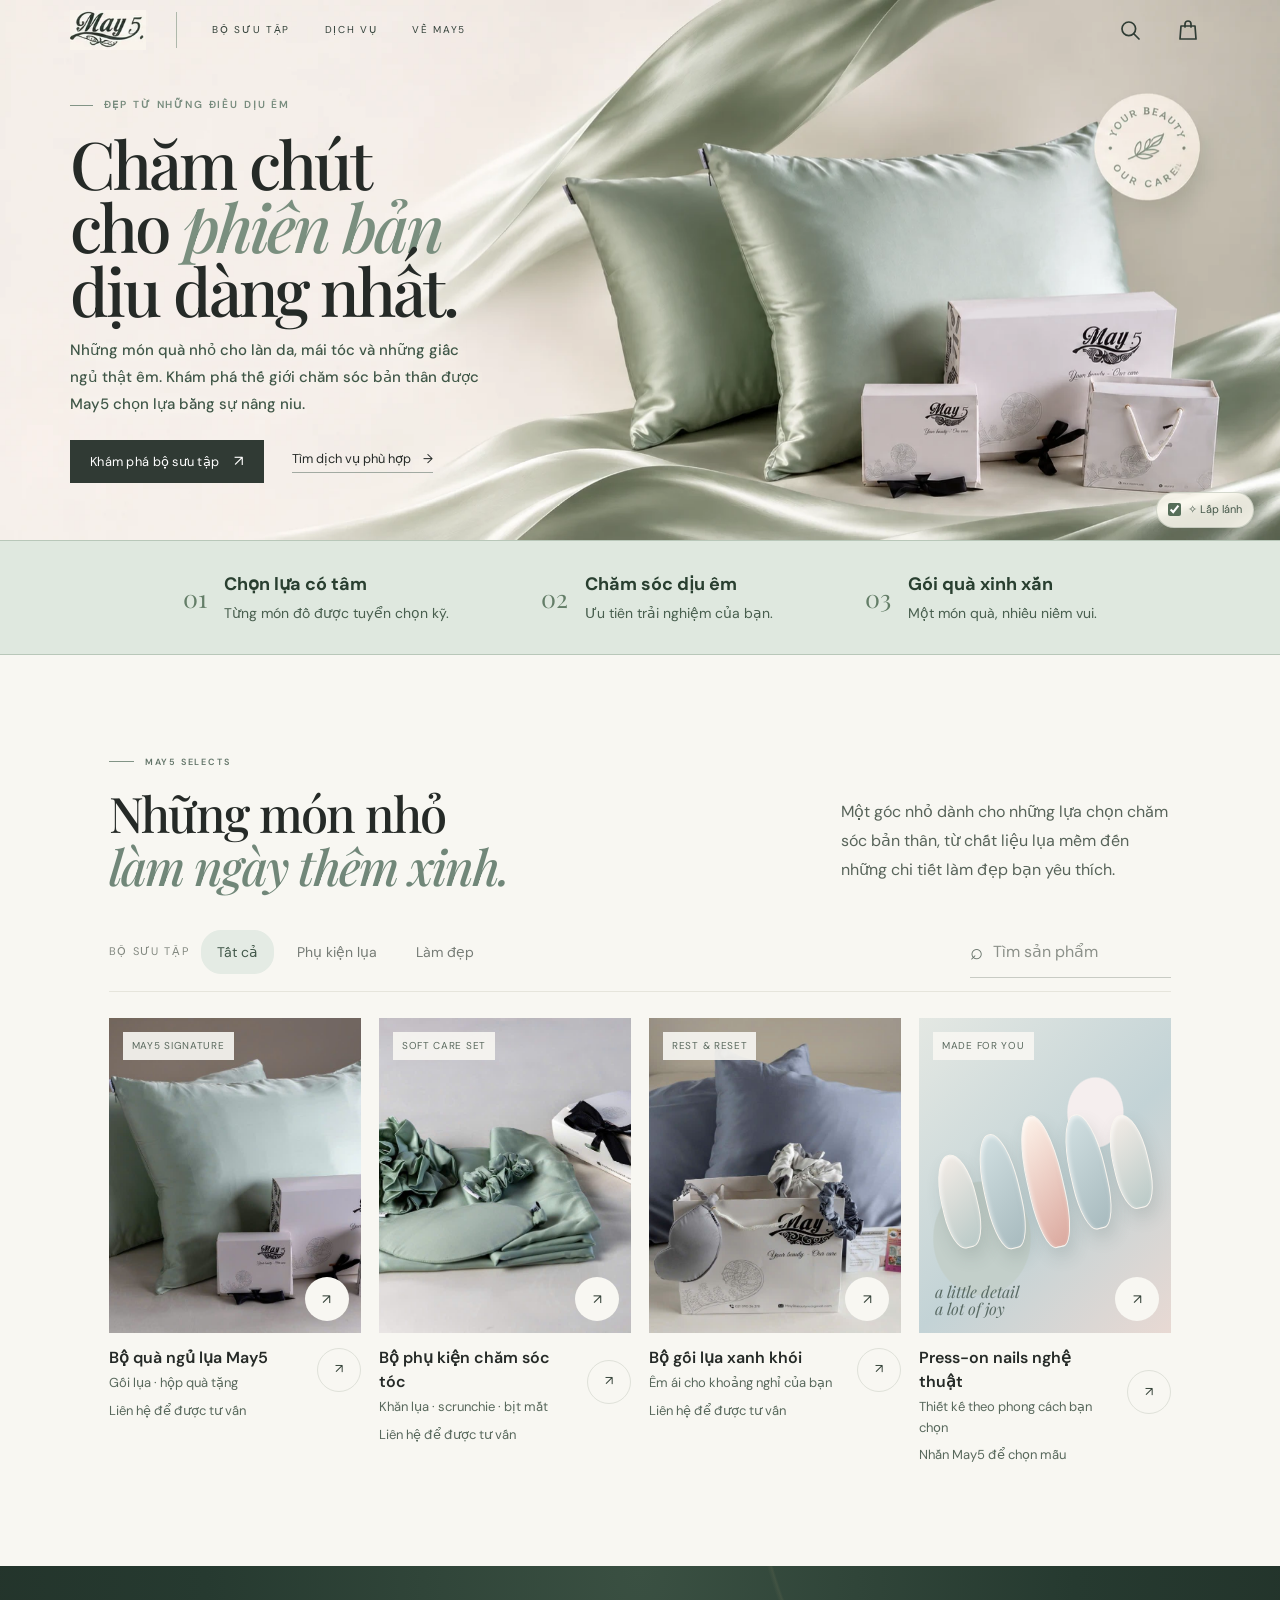
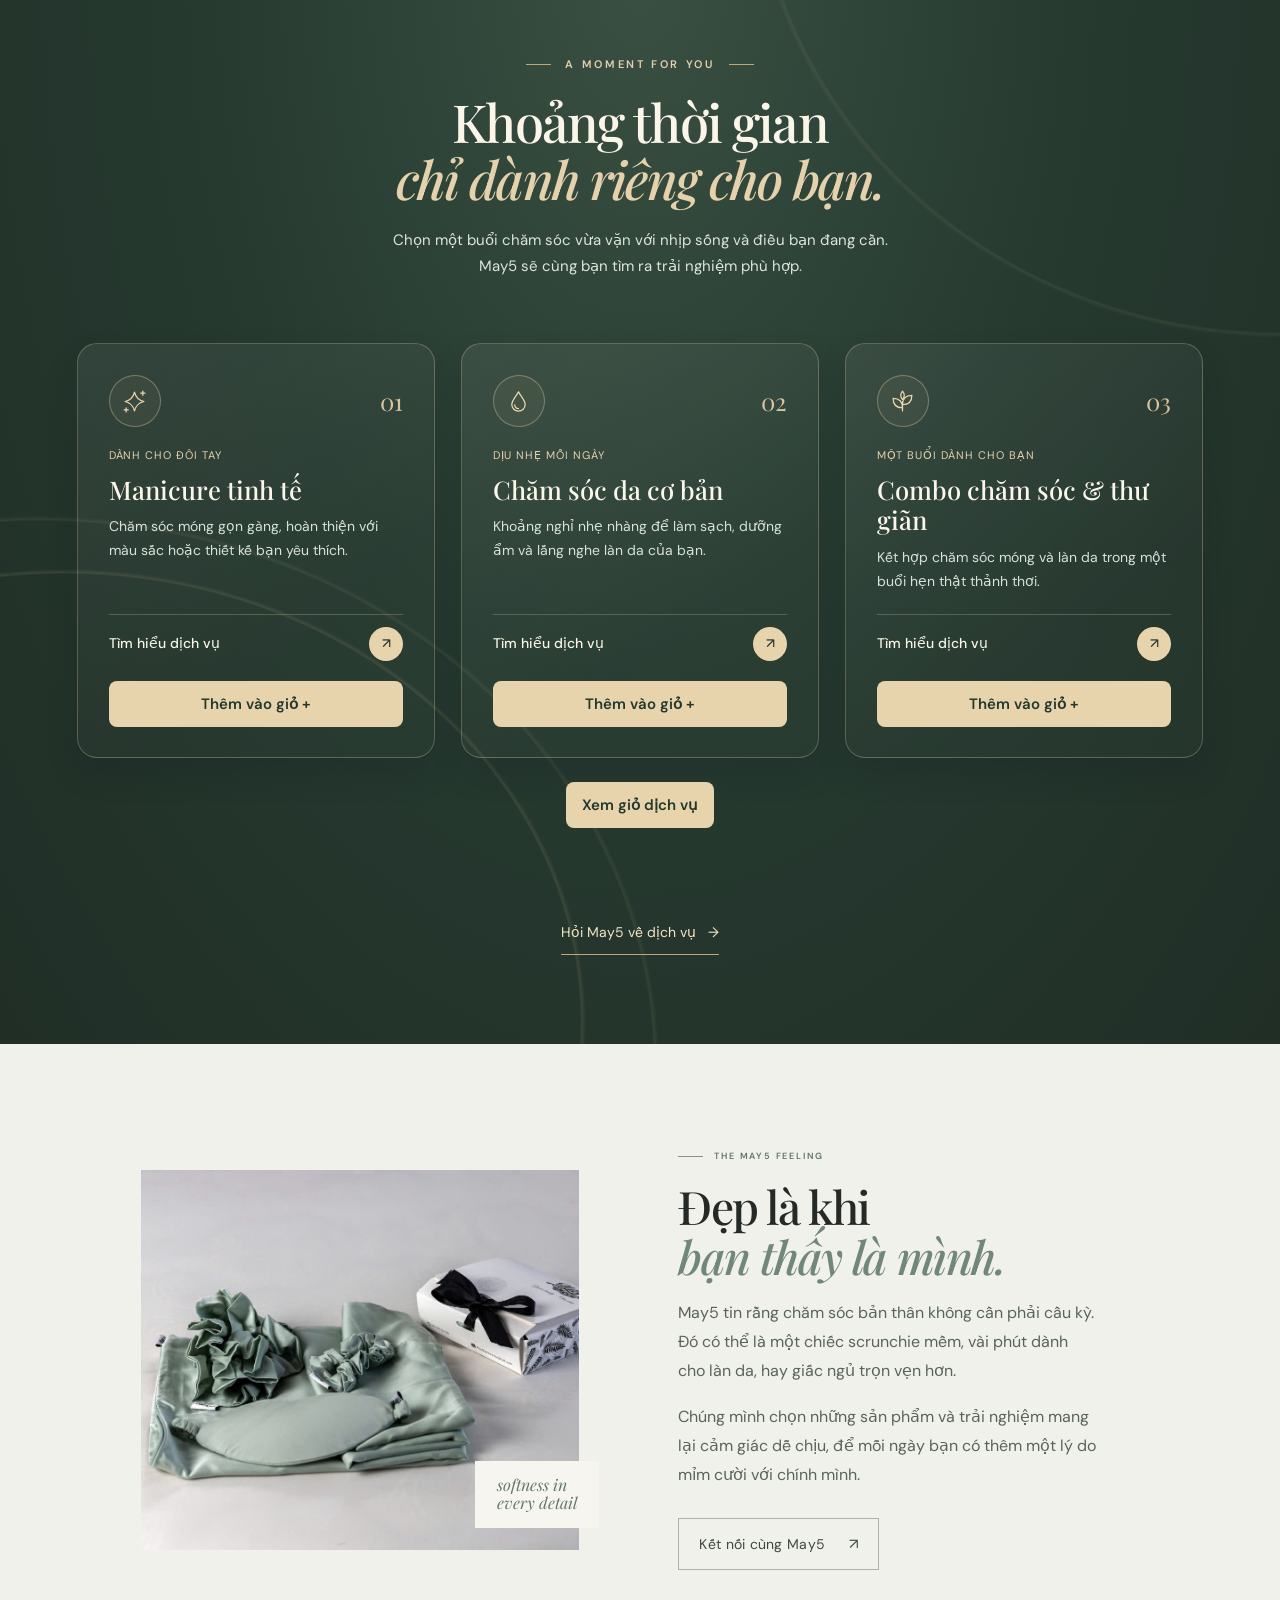
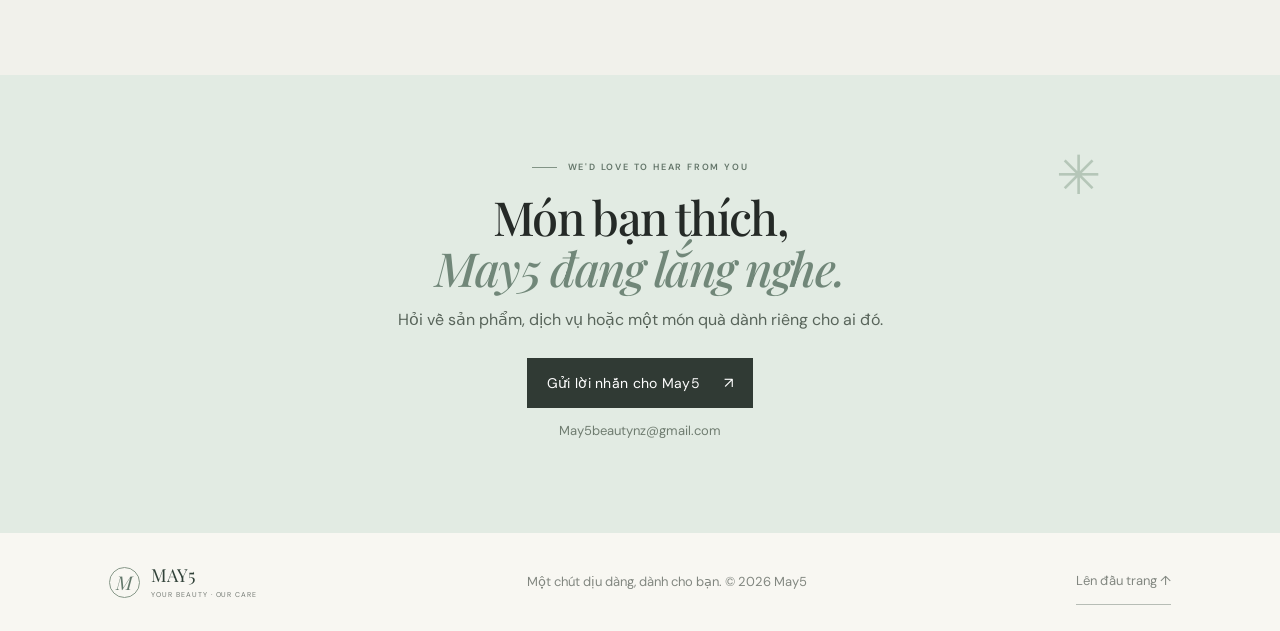
==== commit 49ae2479: "Add guest service checkout and staff order dashboard" ====
--- a/index.html
+++ b/index.html
@@ -10,6 +10,7 @@
     <link rel="preconnect" href="https://fonts.gstatic.com" crossorigin />
     <link href="https://fonts.googleapis.com/css2?family=DM+Sans:wght@400;500;600;700&family=Playfair+Display:wght@500;600;700&display=swap" rel="stylesheet" />
     <link rel="stylesheet" href="styles.css?v=services-v3" />
+    <link rel="stylesheet" href="orders.css" />
   </head>
   <body>
     <header class="site-header">
@@ -18,7 +19,7 @@
       <nav class="main-nav" aria-label="Điều hướng chính">
         <a href="#products">Bộ sưu tập</a><a href="#services">Dịch vụ</a><a href="#story">Về May5</a>
       </nav>
-      <div class="header-tools"><a class="icon-link" href="#products" aria-label="Tìm sản phẩm"><svg viewBox="0 0 24 24" aria-hidden="true"><circle cx="10.8" cy="10.8" r="6.8"></circle><path d="m16 16 5 5"></path></svg></a><a class="icon-link bag-link" href="#contact" aria-label="Liên hệ đặt hàng"><svg viewBox="0 0 24 24" aria-hidden="true"><path d="M5 8h14l1 13H4L5 8Z"></path><path d="M9 9V6a3 3 0 0 1 6 0v3"></path></svg></a></div>
+      <div class="header-tools"><a class="icon-link" href="#products" aria-label="Tìm sản phẩm"><svg viewBox="0 0 24 24" aria-hidden="true"><circle cx="10.8" cy="10.8" r="6.8"></circle><path d="m16 16 5 5"></path></svg></a><button class="icon-link bag-link order-bag" type="button" data-open-cart aria-label="Mở giỏ dịch vụ"><svg viewBox="0 0 24 24" aria-hidden="true"><path d="M5 8h14l1 13H4L5 8Z"></path><path d="M9 9V6a3 3 0 0 1 6 0v3"></path></svg><span class="order-count" data-cart-count hidden>0</span></button></div>
     </header>
 
     <main>
@@ -68,6 +69,7 @@
                 <p>Chăm sóc móng gọn gàng, hoàn thiện với màu sắc hoặc thiết kế bạn yêu thích.</p>
               </div>
               <a class="service-link" href="#contact" data-service="Manicure tinh tế" aria-label="Tìm hiểu dịch vụ Manicure tinh tế">Tìm hiểu dịch vụ <span aria-hidden="true">↗</span></a>
+              <button class="order-add" type="button" data-add-service="manicure">Thêm vào giỏ <span aria-hidden="true">+</span></button>
             </article>
             <article class="service-card">
               <div class="service-card-top" aria-hidden="true">
@@ -80,6 +82,7 @@
                 <p>Khoảng nghỉ nhẹ nhàng để làm sạch, dưỡng ẩm và lắng nghe làn da của bạn.</p>
               </div>
               <a class="service-link" href="#contact" data-service="Chăm sóc da cơ bản" aria-label="Tìm hiểu dịch vụ Chăm sóc da cơ bản">Tìm hiểu dịch vụ <span aria-hidden="true">↗</span></a>
+              <button class="order-add" type="button" data-add-service="facial">Thêm vào giỏ <span aria-hidden="true">+</span></button>
             </article>
             <article class="service-card">
               <div class="service-card-top" aria-hidden="true">
@@ -92,9 +95,12 @@
                 <p>Kết hợp chăm sóc móng và làn da trong một buổi hẹn thật thảnh thơi.</p>
               </div>
               <a class="service-link" href="#contact" data-service="Combo chăm sóc và thư giãn" aria-label="Tìm hiểu dịch vụ Combo chăm sóc &amp; thư giãn">Tìm hiểu dịch vụ <span aria-hidden="true">↗</span></a>
+              <button class="order-add" type="button" data-add-service="combo">Thêm vào giỏ <span aria-hidden="true">+</span></button>
             </article>
           </div>
 
+          <div class="order-service-cart"><button class="order-add" type="button" data-open-cart>Xem giỏ dịch vụ</button></div>
+          <p class="order-feedback" id="order-feedback" role="status"></p>
           <div class="service-footer">
             <a href="#contact" class="text-link light-link">Hỏi May5 về dịch vụ <span aria-hidden="true">→</span></a>
           </div>
@@ -109,6 +115,32 @@
     <footer class="site-footer"><a class="brand footer-brand" href="#home"><span class="brand-mark">M</span><span>MAY5<small>YOUR BEAUTY · OUR CARE</small></span></a><span class="footer-copy">Một chút dịu dàng, dành cho bạn. © <span id="year"></span> May5</span><a class="back-top" href="#home">Lên đầu trang ↑</a></footer>
 
     <dialog class="product-dialog" id="product-dialog"><button class="dialog-close" aria-label="Đóng">×</button><div class="dialog-content"><span class="eyebrow"><span class="eyebrow-line"></span> MAY5 SELECTS</span><h2 id="dialog-title"></h2><p>Sản phẩm được May5 chọn lựa với sự nâng niu. Nhắn May5 để xem thêm màu sắc, chi tiết và cách đặt hàng.</p><a class="button button-dark" id="dialog-email" href="#">Hỏi May5 về món này <span>↗</span></a></div></dialog>
+    <dialog class="order-dialog" id="order-dialog" aria-labelledby="order-title">
+      <form method="dialog" class="order-close"><button type="submit" aria-label="Đóng giỏ dịch vụ">×</button></form>
+      <p class="order-kicker">MAY5 · ĐẶT DỊCH VỤ</p>
+      <h2 id="order-title" tabindex="-1">Giỏ dịch vụ</h2>
+      <section id="cart-step">
+        <ul id="cart-items" class="order-items"></ul>
+        <p id="cart-empty">Giỏ của bạn đang trống. Hãy chọn một gói dịch vụ để bắt đầu.</p>
+        <button class="order-primary" id="cart-confirm" type="button" disabled>Xác nhận giỏ dịch vụ</button>
+      </section>
+      <form id="checkout-step" method="post" class="order-form" hidden>
+        <p id="checkout-summary" class="order-summary"></p>
+        <p>May5 sẽ gọi để xác nhận lịch hẹn và chi phí. Bạn thanh toán sau khi được nhân viên hướng dẫn.</p>
+        <label>Họ và tên<input name="name" autocomplete="name" required minlength="2" maxlength="100" /></label>
+        <label>Email<input name="email" type="email" autocomplete="email" required maxlength="254" /></label>
+        <label>Số điện thoại<input name="phone" type="tel" autocomplete="tel" required maxlength="32" /></label>
+        <p class="order-note">May5 dùng thông tin này để liên hệ về yêu cầu đặt dịch vụ của bạn.</p>
+        <p id="checkout-error" class="order-error" role="alert" hidden></p>
+        <button class="order-primary" type="submit" disabled>Gửi yêu cầu đặt dịch vụ</button>
+        <button class="order-plain" id="checkout-back" type="button">Quay lại giỏ</button>
+      </form>
+      <div id="order-success" hidden>
+        <p id="order-receipt"></p>
+        <p>Nhân viên May5 sẽ gọi vào số điện thoại bạn đã cung cấp để xác nhận.</p>
+      </div>
+    </dialog>
+    <script type="module" src="checkout.js"></script>
     <script src="script.js?v=sparkle-v2"></script>
   </body>
 </html>
--- a/orders.css
+++ b/orders.css
@@ -0,0 +1,122 @@
+.order-bag {
+  position: relative;
+  border: 0;
+  background: transparent;
+  cursor: pointer;
+}
+.order-count {
+  position: absolute;
+  top: 0;
+  right: 0;
+  min-width: 17px;
+  padding: 0 3px;
+  border-radius: 10px;
+  background: #e7d4ad;
+  color: #263a30;
+  font-size: 11px;
+}
+.order-add, .order-primary {
+  padding: 10px 15px;
+  min-height: 44px;
+  border: 1px solid transparent;
+  border-radius: 8px;
+  font: inherit;
+  font-weight: 600;
+  cursor: pointer;
+}
+.order-add { background: #e7d4ad; color: #23382d; }
+.order-add:hover { background: #faebce; }
+.order-service-cart { margin-top: 24px; text-align: center; }
+.order-feedback { min-height: 1.6em; text-align: center; color: #f6e5c6; }
+.order-primary { background: #294537; color: #fffaf0; }
+.order-primary:hover:not(:disabled) { background: #365747; }
+.order-primary:disabled, .order-plain:disabled { opacity: .55; cursor: default; }
+.order-plain {
+  padding: 8px 10px;
+  border: 0;
+  color: #294537;
+  background: transparent;
+  text-decoration: underline;
+  font: inherit;
+  cursor: pointer;
+}
+.order-dialog {
+  width: min(540px, calc(100% - 28px));
+  max-height: calc(100dvh - 28px);
+  padding: clamp(20px, 5vw, 40px);
+  border: 1px solid #b7c4b9;
+  border-radius: 20px;
+  background: #faf7ef;
+  color: #24372c;
+}
+.order-dialog::backdrop { background: #1b2b23a8; }
+.order-dialog h2, .order-admin h1, .order-admin h2 { font-family: Georgia, serif; line-height: 1.18; }
+.order-dialog h2 { margin: 8px 24px 18px 0; font-size: clamp(25px, 5vw, 36px); }
+.order-close { position: absolute; top: 10px; right: 10px; }
+.order-close button {
+  width: 44px;
+  height: 44px;
+  border: 0;
+  background: transparent;
+  color: #294537;
+  font-size: 24px;
+  cursor: pointer;
+}
+.order-kicker { color: #465f50; letter-spacing: .14em; font-size: 12px; font-weight: 700; }
+.order-items { margin: 0 0 16px; padding: 0; list-style: none; }
+.order-items li {
+  display: flex;
+  align-items: center;
+  justify-content: space-between;
+  gap: 10px;
+  border-bottom: 1px solid #cdd7cc;
+}
+.order-form { display: grid; gap: 12px; }
+.order-form p { margin: 0; }
+.order-form label { display: grid; gap: 4px; font-weight: 600; }
+.order-form input, .admin-order select {
+  width: 100%;
+  min-height: 44px;
+  padding: 8px 10px;
+  border: 1px solid #82988b;
+  border-radius: 7px;
+  color: #24372c;
+  background: #fffefa;
+  font: inherit;
+  font-size: 16px;
+}
+.order-summary { padding: 10px 12px; border-radius: 8px; background: #e5ede5; }
+.order-note { font-size: 13px; }
+.order-error { color: #8b2823; }
+.order-admin {
+  margin: 0;
+  background: #f6f4eb;
+  color: #24372c;
+  font: 16px/1.5 system-ui, sans-serif;
+}
+.order-admin *, .order-dialog * { box-sizing: border-box; }
+.order-admin [hidden], .order-dialog [hidden] { display: none !important; }
+.order-admin :focus-visible { outline: 2px solid #446d55; outline-offset: 3px; }
+.admin-header, .admin-toolbar {
+  display: flex;
+  justify-content: space-between;
+  align-items: center;
+  flex-wrap: wrap;
+  gap: 12px;
+}
+.admin-header { padding: 14px clamp(20px, 6vw, 72px); background: #e0e9e0; }
+.admin-main { max-width: 1200px; margin: 0 auto; padding: 42px clamp(20px, 6vw, 72px); }
+.admin-main h1 { font-size: clamp(28px, 6vw, 52px); margin: 8px 0 16px; }
+.admin-login, .admin-order { padding: 20px; background: #fffefa; border: 1px solid #cad7ca; border-radius: 14px; }
+.admin-login { max-width: 420px; }
+.admin-orders {
+  display: grid;
+  grid-template-columns: repeat(auto-fit, minmax(min(100%, 300px), 1fr));
+  gap: 15px;
+  margin: 12px 0 18px;
+}
+.admin-order { overflow-wrap: anywhere; }
+.admin-order h3, .admin-order p { margin: 8px 0; }
+.admin-order small { color: #496153; }
+.admin-order a { color: #294537; font-weight: 600; }
+.admin-order-actions { display: grid; gap: 6px; margin-top: 16px; }
